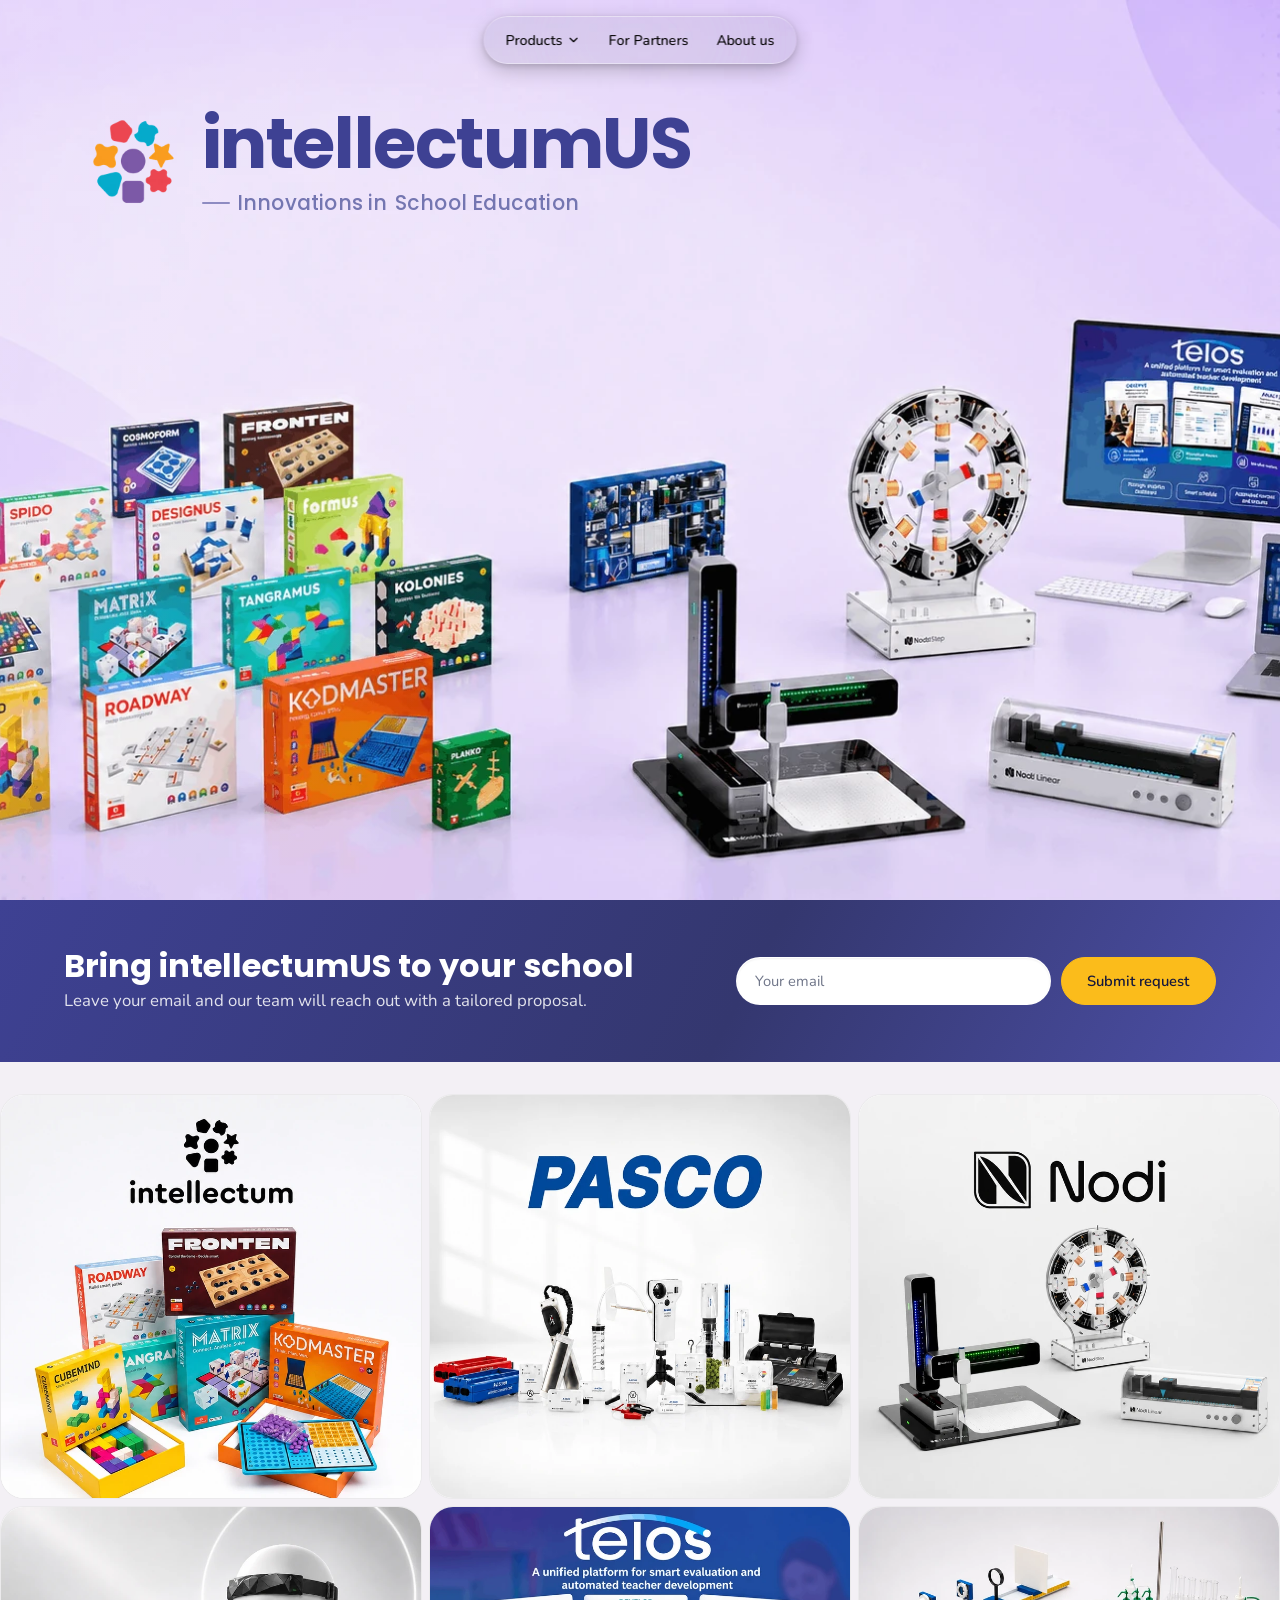
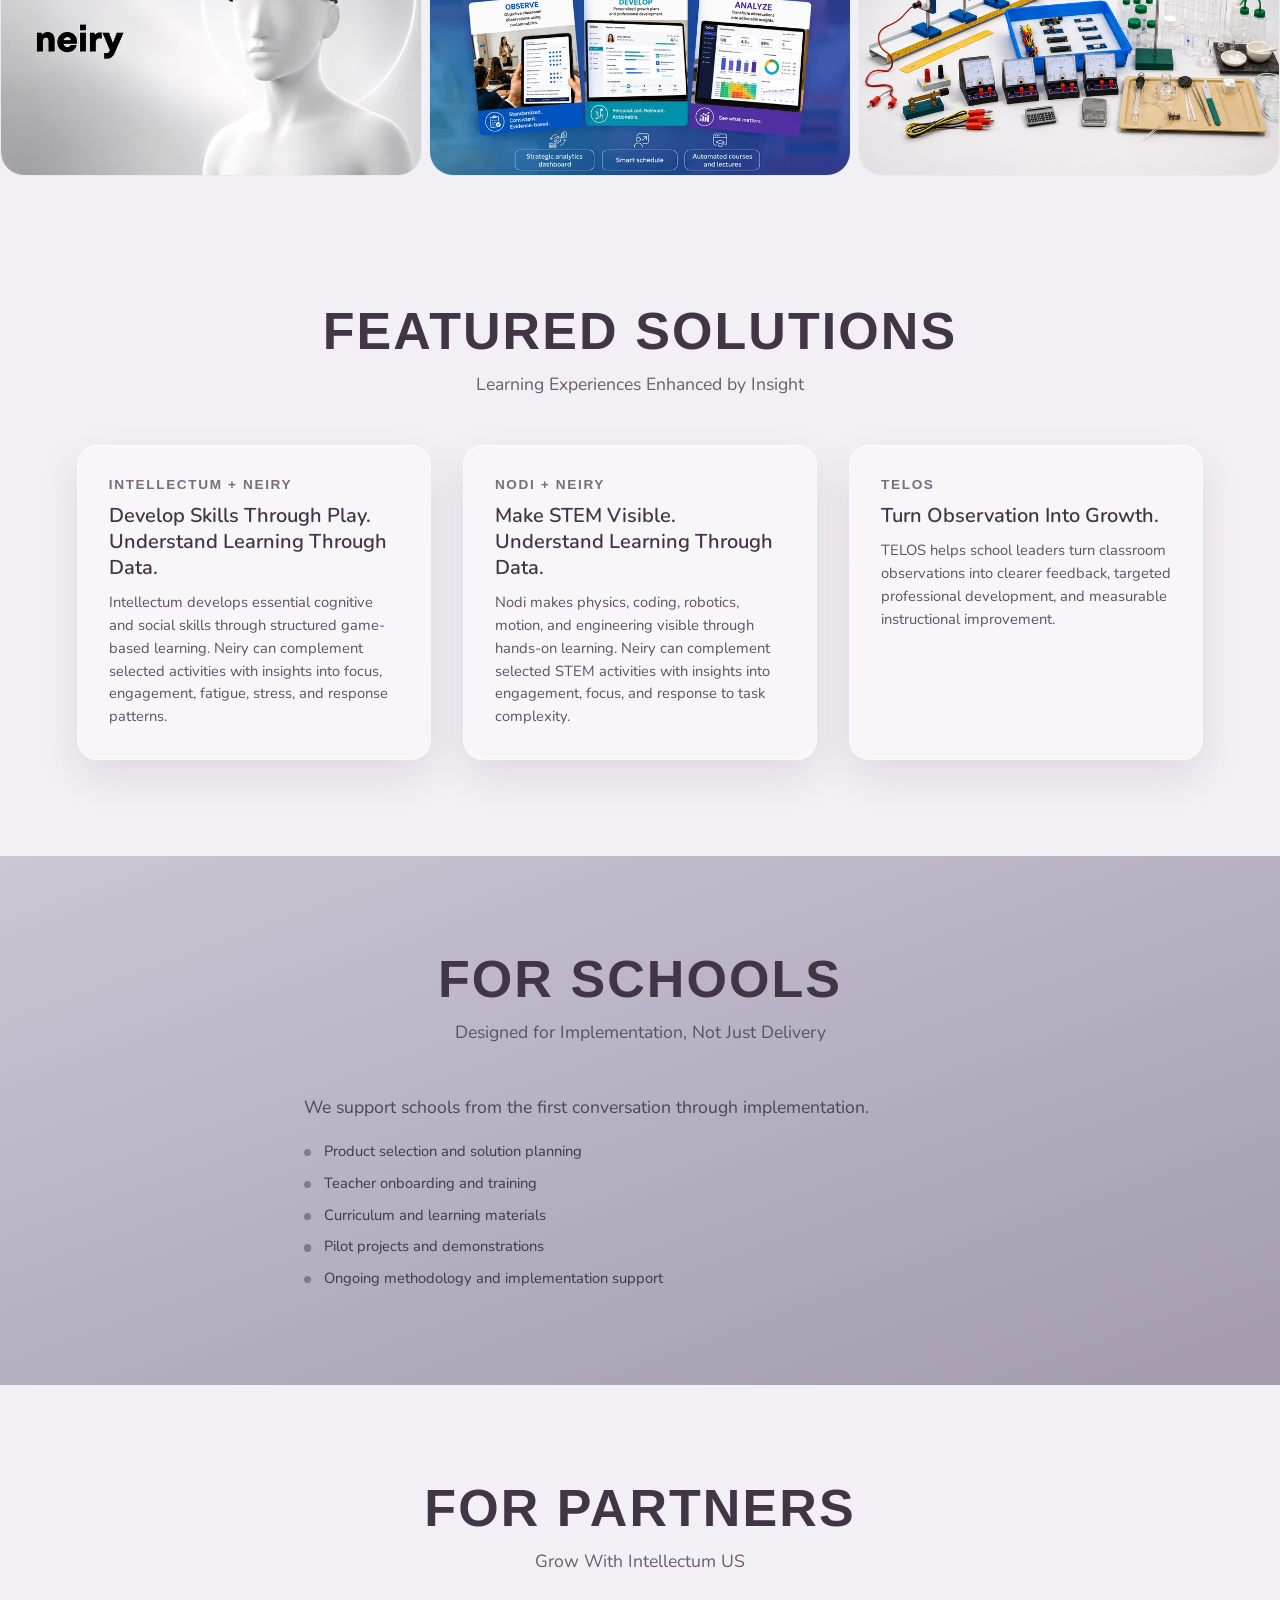
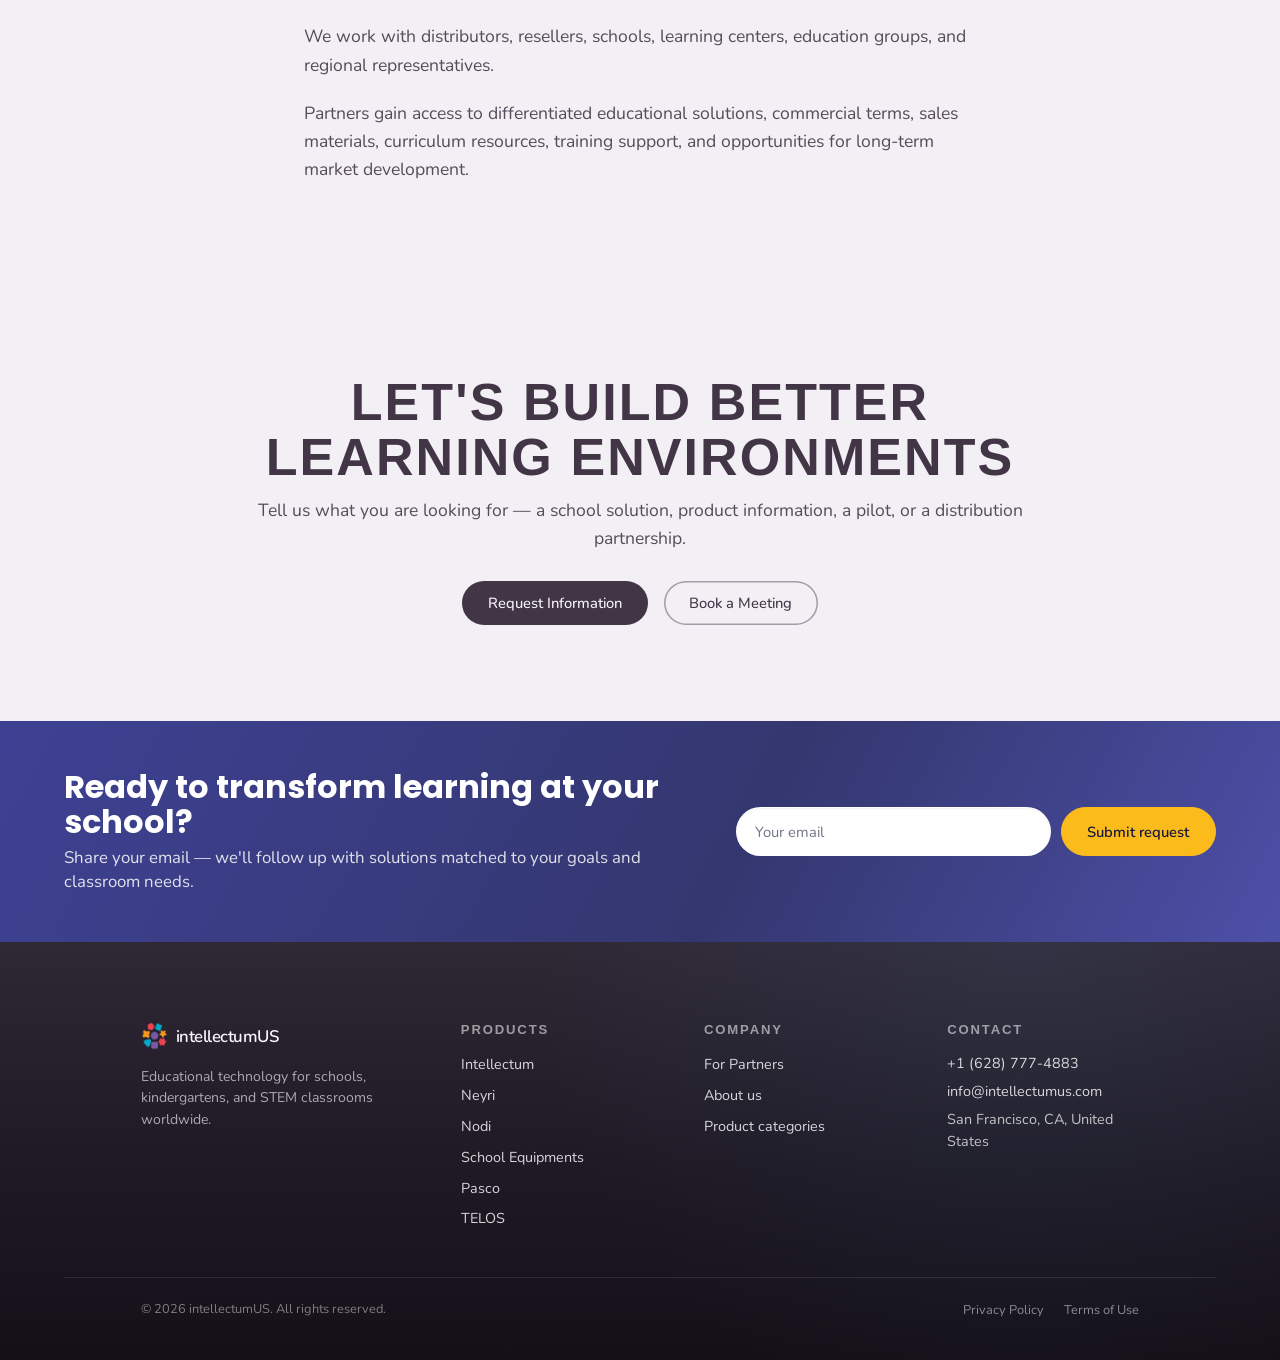
==== index.html @ 54a323e8 "Remove unused asset files to streamline project resources - Deleted various unused image and video f" ====
﻿<!DOCTYPE html>
<html lang="en">
  <head>
    <meta charset="UTF-8" />
    <meta name="viewport" content="width=device-width, initial-scale=1.0" />
    <title>intellectumUS</title>
    <meta
      name="description"
      content="intellectumUS — educational technology for schools, kindergartens, and STEM classrooms worldwide: Intellectum, Nodi, IoT Board, and lab equipment."
    />
    <link rel="canonical" href="https://www.intellectumus.com/" />
    <meta property="og:type" content="website" />
    <meta property="og:title" content="intellectumUS" />
    <meta
      property="og:description"
      content="Educational technology for schools, kindergartens, and STEM classrooms worldwide."
    />
    <meta property="og:url" content="https://www.intellectumus.com/" />
    <meta property="og:site_name" content="intellectumUS" />
    <meta property="og:locale" content="en_US" />
    <meta property="og:image" content="https://intellectumus.com/assets/og/og-image.png" />
    <meta property="og:image:width" content="1200" />
    <meta property="og:image:height" content="630" />
    <meta property="og:image:alt" content="intellectumUS — Innovations in School Education" />
    <meta name="twitter:card" content="summary_large_image" />
    <meta name="twitter:title" content="intellectumUS" />
    <meta
      name="twitter:description"
      content="Educational technology for schools, kindergartens, and STEM classrooms worldwide."
    />
    <meta name="twitter:image" content="https://intellectumus.com/assets/og/og-image.png" />
    <link rel="icon" href="assets/icon/intellectum-128.png" type="image/png" />
    <script>
      (function () {
        try {
          if (!localStorage.getItem("intellectum-us-index-boot-v1")) {
            document.documentElement.classList.add("is-boot-loading");
          }
        } catch (_) {
          /* localStorage may be blocked — skip the boot screen */
        }
      })();
    </script>
    <link
      rel="preload"
      as="image"
      type="image/webp"
      fetchpriority="high"
      media="(min-width: 721px)"
      imagesrcset="assets/hero/hero-full-800.webp 800w, assets/hero/hero-full-1200.webp 1200w, assets/hero/hero-full-1734.webp 1734w"
      imagesizes="100vw"
    />
    <link
      rel="preload"
      as="image"
      type="image/webp"
      fetchpriority="high"
      media="(max-width: 720px)"
      imagesrcset="assets/hero/hero-mobile-400.webp 400w, assets/hero/hero-mobile-800.webp 800w"
      imagesizes="100vw"
    />
    <link rel="preconnect" href="https://fonts.googleapis.com" />
    <link rel="preconnect" href="https://fonts.gstatic.com" crossorigin />
    <link
      href="https://fonts.googleapis.com/css2?family=Poppins:ital,wght@0,400;0,500;0,600;0,700;1,500&family=Nunito:wght@400;500;600;700&family=Source+Serif+4:ital,wght@1,400;1,500&display=swap"
      rel="stylesheet"
    />
    <link rel="stylesheet" href="styles.css" />
  </head>
  <body class="bloom-page">
    <div class="boot-screen" id="boot-screen" hidden aria-live="polite" aria-label="Loading">
      <picture>
        <source srcset="assets/icon/intellectum-256.webp" type="image/webp" />
        <img class="boot-screen__logo" src="assets/icon/intellectum-256.png" alt="" width="256" height="256" decoding="async" />
      </picture>
      <div class="boot-screen__spinner" aria-hidden="true"></div>
    </div>
    <div class="site-chrome" data-nav-merge="always">
      <div class="site-chrome__cluster">
        <a class="site-brand liquid-glass brand" href="/" aria-label="intellectumUS — Home">
          <span class="brand-mark" aria-hidden="true">
            <picture>
              <source srcset="assets/icon/intellectum-128.webp" type="image/webp" />
              <img src="assets/icon/intellectum-128.png" alt="" width="128" height="128" decoding="async" />
            </picture>
          </span>
          <span class="brand-text">intellectumUS</span>
        </a>
        <nav class="site-nav liquid-glass" aria-label="Site">
        <ul class="site-nav__list">
          <li class="site-nav__item site-nav__item--has-menu">
            <button
              class="site-nav__link site-nav__toggle"
              type="button"
              aria-expanded="false"
              aria-haspopup="true"
              data-scroll-to="bento-showcase"
            >
              <svg class="site-nav__icon" viewBox="0 0 24 24" fill="none" stroke="currentColor" stroke-width="2" stroke-linecap="round" stroke-linejoin="round" aria-hidden="true">
                <rect x="3" y="3" width="7" height="7" rx="1.5" />
                <rect x="14" y="3" width="7" height="7" rx="1.5" />
                <rect x="3" y="14" width="7" height="7" rx="1.5" />
                <rect x="14" y="14" width="7" height="7" rx="1.5" />
              </svg>
              <span data-i18n="nav.products">Products</span>
              <svg class="site-nav__caret" viewBox="0 0 24 24" fill="none" stroke="currentColor" stroke-width="2" stroke-linecap="round" stroke-linejoin="round" aria-hidden="true">
                <polyline points="6 9 12 15 18 9" />
              </svg>
            </button>
            <ul class="site-nav__dropdown liquid-glass">
              <li><a href="/intellectum" data-i18n="nav.intellectum">Intellectum</a></li>
              <li><a href="/neyri" data-i18n="nav.neyri">Neyri</a></li>
              <li><a href="/nodi" data-i18n="nav.nodi">Nodi</a></li>
              <li><a href="/labo" data-i18n="nav.equipment">School Equipments</a></li>
              <li><a href="/pasco" data-i18n="nav.pasco">Pasco</a></li>
              <li><a href="/telos">TELOS</a></li>
            </ul>
          </li>
          <li>
            <a class="site-nav__link" href="/partners" data-i18n-aria-label="nav.partners" aria-label="For Partners">
              <svg class="site-nav__icon" viewBox="0 0 24 24" fill="none" stroke="currentColor" stroke-width="2" stroke-linecap="round" stroke-linejoin="round" aria-hidden="true">
                <path d="M16 21v-2a4 4 0 0 0-8 0v2" />
                <circle cx="12" cy="7" r="4" />
                <path d="M3 21v-2a4 4 0 0 1 3-3.87" />
                <path d="M21 21v-2a4 4 0 0 0-3-3.87" />
              </svg>
              <span data-i18n="nav.partners">For Partners</span>
            </a>
          </li>
          <li>
            <a class="site-nav__link" href="/about" data-i18n-aria-label="nav.about" aria-label="About us">
              <svg class="site-nav__icon" viewBox="0 0 24 24" fill="none" stroke="currentColor" stroke-width="2" stroke-linecap="round" stroke-linejoin="round" aria-hidden="true">
                <circle cx="12" cy="12" r="9" />
                <path d="M12 16v-4" />
                <path d="M12 8h.01" />
              </svg>
              <span data-i18n="nav.about">About us</span>
            </a>
          </li>
        </ul>
        </nav>
      </div>
    </div>

    <div class="hero-stage">
      <video
        class="bg-video is-active"
        muted
        playsinline
        preload="none"
        poster="assets/hero/hero-full.webp"
        disablepictureinpicture
        disableremoteplayback
        controlslist="nodownload nofullscreen noremoteplayback"
        aria-hidden="true"
      ></video>
      <video
        class="bg-video"
        muted
        playsinline
        preload="none"
        poster="assets/hero/hero-full.webp"
        disablepictureinpicture
        disableremoteplayback
        controlslist="nodownload nofullscreen noremoteplayback"
        aria-hidden="true"
      ></video>
      <canvas class="bg-canvas" aria-hidden="true"></canvas>
      <picture class="hero-art" aria-hidden="true">
        <source
          type="image/webp"
          media="(max-width: 720px)"
          srcset="
            assets/hero/hero-mobile-400.webp 400w,
            assets/hero/hero-mobile-800.webp 800w
          "
          sizes="100vw"
        />
        <source
          type="image/webp"
          media="(min-width: 721px)"
          srcset="
            assets/hero/hero-full-800.webp 800w,
            assets/hero/hero-full-1200.webp 1200w,
            assets/hero/hero-full-1734.webp 1734w
          "
          sizes="100vw"
        />
        <source media="(max-width: 720px)" srcset="assets/hero/hero-mobile.png" />
        <img
          class="hero-art__img"
          src="assets/hero/hero-full.png"
          alt=""
          width="1734"
          height="907"
          fetchpriority="high"
        />
      </picture>
      <div class="hero-stage__overlay" aria-hidden="true"></div>

      <div class="site-actions liquid-glass">
        <a class="site-actions__btn" href="#" aria-label="Account">
          <svg viewBox="0 0 24 24" fill="none" stroke="currentColor" stroke-width="2" stroke-linecap="round" stroke-linejoin="round" aria-hidden="true">
            <path d="M20 21v-2a4 4 0 0 0-4-4H8a4 4 0 0 0-4 4v2" />
            <circle cx="12" cy="7" r="4" />
          </svg>
        </a>
        <div class="nav-menu-wrap">
          <button
            class="site-actions__btn menu-pill"
            type="button"
            aria-expanded="false"
            aria-controls="nav-menu"
            aria-label="Menu"
          >
            <svg viewBox="0 0 24 24" fill="none" stroke="currentColor" stroke-width="2" stroke-linecap="round" stroke-linejoin="round" aria-hidden="true">
              <line x1="4" x2="20" y1="6" y2="6" />
              <line x1="4" x2="20" y1="12" y2="12" />
              <line x1="4" x2="20" y1="18" y2="18" />
            </svg>
          </button>
          <div class="nav-menu liquid-glass" id="nav-menu" hidden>
            <div class="nav-menu__bar">
              <button
                type="button"
                class="nav-menu__close"
                data-i18n-aria-label="menu.close"
                aria-label="Close menu"
              >
                <svg viewBox="0 0 24 24" fill="none" stroke="currentColor" stroke-width="2" stroke-linecap="round" stroke-linejoin="round" aria-hidden="true">
                  <line x1="18" x2="6" y1="6" y2="18" />
                  <line x1="6" x2="18" y1="6" y2="18" />
                </svg>
              </button>
            </div>
            <button class="cta liquid-glass-strong nav-menu__cta" type="button">
              <span data-i18n="menu.explore">Explore Now</span>
              <span class="dl-circle" aria-hidden="true">
                <svg viewBox="0 0 24 24" fill="none" stroke="currentColor" stroke-width="2" stroke-linecap="round" stroke-linejoin="round" aria-hidden="true">
                  <path d="M21 15v4a2 2 0 0 1-2 2H5a2 2 0 0 1-2-2v-4" />
                  <polyline points="7 10 12 15 17 10" />
                  <line x1="12" x2="12" y1="15" y2="3" />
                </svg>
              </span>
            </button>
            <div class="nav-menu__tuner" role="group" aria-label="Настройки панели в меню">
              <div class="glass-tuner__control">
                <label class="glass-tuner__label" for="settings-preset">Набор параметров</label>
                <select class="glass-tuner__select" id="settings-preset" aria-label="Набор параметров"></select>
              </div>
              <div class="glass-tuner__control">
                <label class="glass-tuner__label" for="left-glass-blur">Размытие - стекла</label>
                <div class="glass-tuner__row">
                  <input
                    class="glass-tuner__range"
                    type="range"
                    id="left-glass-blur"
                    min="0"
                    max="50"
                    step="1"
                    value="50"
                  />
                  <output class="glass-tuner__value" id="left-glass-blur-value" for="left-glass-blur">50 px</output>
                </div>
              </div>
              <div class="glass-tuner__control">
                <label class="glass-tuner__label" for="left-glass-shadow">Тень панели</label>
                <div class="glass-tuner__row">
                  <input
                    class="glass-tuner__range"
                    type="range"
                    id="left-glass-shadow"
                    min="0"
                    max="60"
                    step="1"
                    value="15"
                  />
                  <output class="glass-tuner__value" id="left-glass-shadow-value" for="left-glass-shadow">15</output>
                </div>
              </div>
            </div>
            <div class="glass-tuner liquid-glass" role="group" aria-label="Настройка левой панели">
              <div class="glass-tuner__control">
                <label class="glass-tuner__label" for="video-overlay-strength">Затемнение видео</label>
                <div class="glass-tuner__row">
                  <input
                    class="glass-tuner__range"
                    type="range"
                    id="video-overlay-strength"
                    min="0"
                    max="100"
                    step="1"
                    value="0"
                  />
                  <output class="glass-tuner__value" id="video-overlay-strength-value" for="video-overlay-strength">0%</output>
                </div>
              </div>
              <div class="glass-tuner__control">
                <label class="glass-tuner__label" for="panel-dim-strength">Затемнение блока</label>
                <div class="glass-tuner__row">
                  <input
                    class="glass-tuner__range"
                    type="range"
                    id="panel-dim-strength"
                    min="0"
                    max="100"
                    step="1"
                    value="10"
                  />
                  <output class="glass-tuner__value" id="panel-dim-strength-value" for="panel-dim-strength">10%</output>
                </div>
              </div>
              <div class="glass-tuner__control">
                <label class="glass-tuner__label" for="lead-field-opacity">Прозрачность полей</label>
                <div class="glass-tuner__row">
                  <input
                    class="glass-tuner__range"
                    type="range"
                    id="lead-field-opacity"
                    min="0"
                    max="100"
                    step="1"
                    value="64"
                  />
                  <output class="glass-tuner__value" id="lead-field-opacity-value" for="lead-field-opacity">64%</output>
                </div>
              </div>
              <div class="glass-tuner__control">
                <label class="glass-tuner__label" for="panel-tint-color">Цвет блока</label>
                <div class="glass-tuner__row">
                  <input
                    class="glass-tuner__color-input"
                    type="color"
                    id="panel-tint-color"
                    value="#1a264c"
                  />
                  <input
                    class="glass-tuner__hex"
                    type="text"
                    id="panel-tint-color-hex"
                    value="#1a264c"
                    maxlength="7"
                    spellcheck="false"
                    aria-label="HEX-код цвета блока"
                  />
                </div>
              </div>
              <div class="glass-tuner__control">
                <label class="glass-tuner__label" for="panel-text-color">Цвет текста блока</label>
                <div class="glass-tuner__row">
                  <input
                    class="glass-tuner__color-input"
                    type="color"
                    id="panel-text-color"
                    value="#000000"
                  />
                  <input
                    class="glass-tuner__hex"
                    type="text"
                    id="panel-text-color-hex"
                    value="#000000"
                    maxlength="7"
                    spellcheck="false"
                    aria-label="HEX-код цвета текста блока"
                  />
                </div>
              </div>
              <div class="glass-tuner__control">
                <label class="glass-tuner__label" for="hero-text-color">Цвет Hero-заголовка</label>
                <div class="glass-tuner__row">
                  <input
                    class="glass-tuner__color-input"
                    type="color"
                    id="hero-text-color"
                    value="#000000"
                  />
                  <input
                    class="glass-tuner__hex"
                    type="text"
                    id="hero-text-color-hex"
                    value="#000000"
                    maxlength="7"
                    spellcheck="false"
                    aria-label="HEX-код цвета Hero-заголовка"
                  />
                </div>
              </div>
              <button class="glass-tuner__save" type="button" id="save-left-glass-default">Сохранить в набор</button>
            </div>
          </div>
        </div>
      </div>

      <div class="hero-intro">
        <div class="split">
          <div class="hero-copy">
            <div class="hero-brand">
              <picture>
                <source srcset="assets/icon/intellectum-256.webp" type="image/webp" />
                <img class="hero-brand__mark" src="assets/icon/intellectum-256.png" alt="" width="256" height="256" decoding="async" fetchpriority="high" />
              </picture>
              <div class="hero-brand__text">
                <h1 class="hero-brand__name" id="site-hero-headline">intellectumUS</h1>
                <p class="hero-brand__tagline">
                  <span class="hero-brand__rule" aria-hidden="true"></span>
                  <span data-i18n="hero.nodi.1">Innovations in</span>
                  <span data-i18n="hero.nodi.2">School Education</span>
                </p>
              </div>
            </div>
          </div>
        </div>

        <section class="email-cta" aria-labelledby="email-cta-title-hero">
          <div class="email-cta__inner">
            <div class="email-cta__copy">
              <h2 class="email-cta__title" id="email-cta-title-hero" data-i18n="cta.email.title">
                Bring intellectumUS to your school
              </h2>
              <p class="email-cta__lead" data-i18n="cta.email.lead">
                Leave your email and our team will reach out with a tailored proposal.
              </p>
            </div>
            <form
              id="lead-form-hero"
              class="email-cta__form"
              method="post"
              data-lead-form
              data-lead-product="intellectumus"
            >
              <input
                type="text"
                name="company"
                class="lead-form__hp"
                tabindex="-1"
                autocomplete="off"
                aria-hidden="true"
              />
              <label class="email-cta__field lead-form__field">
                <span class="visually-hidden" data-i18n="form.email">Your email</span>
                <span class="lead-form__control">
                  <input
                    type="email"
                    name="email"
                    placeholder="Your email"
                    autocomplete="email"
                    aria-label="Email"
                    data-i18n-placeholder="form.email"
                    data-i18n-aria-label="form.email"
                  />
                </span>
              </label>
              <button class="lead-form__submit" type="submit" data-i18n="form.submit">
                Submit request
              </button>
            </form>
          </div>
        </section>
      </div>

    <section
      id="bento-showcase"
      class="bento-showcase bento-showcase--app-grid"
      aria-label="Featured highlights"
    >
      <div class="bento-showcase__header">
        <div class="bento-showcase__intro">
          <p class="bento-showcase__eyebrow" data-i18n="categories.eyebrow">Products</p>
          <h2 class="bento-showcase__title" data-i18n="categories.title">Product categories</h2>
        </div>
        <div class="bento-showcase__mode-toggle" role="group" data-i18n-aria-label="gallery.products" aria-label="Products">
          <button
            type="button"
            class="bento-showcase__mode-btn is-active"
            data-bento-mode="app-grid"
            aria-pressed="true"
            data-i18n="categories.view.grid"
          >
            Grid
          </button>
          <button
            type="button"
            class="bento-showcase__mode-btn"
            data-bento-mode="product-list"
            aria-pressed="false"
            data-i18n="categories.view.list"
          >
            List
          </button>
        </div>
      </div>
      <div class="bento-showcase__grid">
        <a class="bento-showcase__cell bento-showcase__cell--a" href="/intellectum" data-i18n-aria-label="categories.cta" aria-label="Learn More">
          <div class="bento-showcase__media">
            <picture>
              <source
                type="image/webp"
                srcset="
                  assets/intellectum/bento/intellectum_25-24-400.webp 400w,
                  assets/intellectum/bento/intellectum_25-24-800.webp 800w,
                  assets/intellectum/bento/intellectum_25-24-1200.webp 1200w
                "
                sizes="(max-width: 560px) 100vw, (max-width: 900px) 50vw, 33vw"
              />
              <img
                class="bento-showcase__img"
                loading="lazy"
                decoding="async"
                src="assets/intellectum/bento/intellectum_25-24.png"
                alt="Intellectum"
                width="1250"
                height="1200"
                data-i18n-alt="categories.intellectum.title"
              />
            </picture>
          </div>
          <div class="bento-showcase__body">
            <span class="bento-showcase__name" data-i18n="categories.intellectum.title">Intellectum</span>
            <span class="bento-showcase__desc" data-i18n="categories.intellectum.desc">A developmental methodology for kindergartens.</span>
            <span class="bento-showcase__cta" data-i18n="categories.cta">Learn More ></span>
          </div>
        </a>
        <a class="bento-showcase__cell bento-showcase__cell--b" href="/neyri" data-i18n-aria-label="categories.cta" aria-label="Learn More">
          <div class="bento-showcase__media">
            <picture>
              <source
                type="image/webp"
                media="(min-width: 901px)"
                srcset="
                  assets/neiry/bento/neyri_25-16-400.webp 400w,
                  assets/neiry/bento/neyri_25-16-800.webp 800w,
                  assets/neiry/bento/neyri_25-16-1200.webp 1200w
                "
                sizes="33vw"
              />
              <source
                type="image/webp"
                media="(max-width: 900px)"
                srcset="
                  assets/neiry/bento/neiry-11-400.webp 400w,
                  assets/neiry/bento/neiry-11-800.webp 800w,
                  assets/neiry/bento/neiry-11-1200.webp 1200w
                "
                sizes="(max-width: 560px) 100vw, 50vw"
              />
              <source media="(min-width: 901px)" srcset="assets/neiry/bento/neyri_25-16.png" />
              <img
                class="bento-showcase__img"
                loading="lazy"
                decoding="async"
                src="assets/neiry/bento/neiry%2011.png"
                alt="Neyri"
                width="1254"
                height="1254"
                data-i18n-alt="categories.neyri.title"
              />
            </picture>
          </div>
          <div class="bento-showcase__body">
            <span class="bento-showcase__name" data-i18n="categories.neyri.title">Neyri</span>
            <span class="bento-showcase__desc" data-i18n="categories.neyri.desc">Smart learning companion for guided classroom activities.</span>
            <span class="bento-showcase__cta" data-i18n="categories.cta">Learn More ></span>
          </div>
        </a>
        <a class="bento-showcase__cell bento-showcase__cell--c" href="/nodi" data-i18n-aria-label="categories.cta" aria-label="Learn More">
          <div class="bento-showcase__media">
            <picture>
              <source
                type="image/webp"
                srcset="
                  assets/nodi/bento/nodi_25-24-400.webp 400w,
                  assets/nodi/bento/nodi_25-24-800.webp 800w,
                  assets/nodi/bento/nodi_25-24-1200.webp 1200w
                "
                sizes="(max-width: 560px) 100vw, (max-width: 900px) 50vw, 33vw"
              />
              <img
                class="bento-showcase__img"
                loading="lazy"
                decoding="async"
                src="assets/nodi/bento/nodi_25-24.png"
                alt="Nodi Ecosystem"
                width="1280"
                height="1229"
                data-i18n-alt="categories.nodi.title"
              />
            </picture>
          </div>
          <div class="bento-showcase__body">
            <span class="bento-showcase__name" data-i18n="categories.nodi.title">Nodi Ecosystem</span>
            <span class="bento-showcase__desc" data-i18n="categories.nodi.desc">Educational robotics and STEM learning.</span>
            <span class="bento-showcase__cta" data-i18n="categories.cta">Learn More ></span>
          </div>
        </a>
        <a class="bento-showcase__cell bento-showcase__cell--d" href="/labo" data-i18n-aria-label="categories.cta" aria-label="Learn More">
          <div class="bento-showcase__media">
            <picture>
              <source
                type="image/webp"
                srcset="
                  assets/labo/bento/labo_25-16-400.webp 400w,
                  assets/labo/bento/labo_25-16-800.webp 800w,
                  assets/labo/bento/labo_25-16-1200.webp 1200w
                "
                sizes="(max-width: 560px) 100vw, (max-width: 900px) 50vw, 33vw"
              />
              <img
                class="bento-showcase__img"
                loading="lazy"
                decoding="async"
                src="assets/labo/bento/labo_25-16.png"
                alt="School Equipments"
                width="1568"
                height="1003"
                data-i18n-alt="categories.equipment.title"
              />
            </picture>
          </div>
          <div class="bento-showcase__body">
            <span class="bento-showcase__name" data-i18n="categories.equipment.title">School Equipments</span>
            <span class="bento-showcase__desc" data-i18n="categories.equipment.desc">Lab tools and classroom hardware for STEM programs.</span>
            <span class="bento-showcase__cta" data-i18n="categories.cta">Learn More ></span>
          </div>
        </a>
        <a class="bento-showcase__cell bento-showcase__cell--e" href="/pasco" data-i18n-aria-label="categories.cta" aria-label="Learn More">
          <div class="bento-showcase__media">
            <picture>
              <source
                type="image/webp"
                media="(min-width: 901px)"
                srcset="
                  assets/pasco/bento/pasco_25-24-400.webp 400w,
                  assets/pasco/bento/pasco_25-24-800.webp 800w,
                  assets/pasco/bento/pasco_25-24-1200.webp 1200w
                "
                sizes="33vw"
              />
              <source
                type="image/webp"
                media="(max-width: 900px)"
                srcset="
                  assets/pasco/bento/pasco11-400.webp 400w,
                  assets/pasco/bento/pasco11-800.webp 800w,
                  assets/pasco/bento/pasco11-1200.webp 1200w
                "
                sizes="(max-width: 560px) 100vw, 50vw"
              />
              <source media="(min-width: 901px)" srcset="assets/pasco/bento/pasco%2025-24.png" />
              <img
                class="bento-showcase__img"
                loading="lazy"
                decoding="async"
                src="assets/pasco/bento/pasco11.png"
                alt="Pasco"
                width="1254"
                height="1254"
                data-i18n-alt="categories.pasco.title"
              />
            </picture>
          </div>
          <div class="bento-showcase__body">
            <span class="bento-showcase__name" data-i18n="categories.pasco.title">Pasco</span>
            <span class="bento-showcase__desc" data-i18n="categories.pasco.desc">Digital measuring instruments.</span>
            <span class="bento-showcase__cta" data-i18n="categories.cta">Learn More ></span>
          </div>
        </a>
        <a class="bento-showcase__cell bento-showcase__cell--f" href="/telos" aria-label="TELOS — Learn More">
          <div class="bento-showcase__media">
            <picture>
              <source
                type="image/webp"
                media="(min-width: 901px)"
                srcset="
                  assets/telos/bento/telos_1250-800-400.webp 400w,
                  assets/telos/bento/telos_1250-800-800.webp 800w,
                  assets/telos/bento/telos_1250-800-1200.webp 1200w
                "
                sizes="33vw"
              />
              <source
                type="image/webp"
                media="(max-width: 900px)"
                srcset="
                  assets/telos/bento/telos-bento-400.webp 400w,
                  assets/telos/bento/telos-bento-800.webp 800w
                "
                sizes="(max-width: 560px) 100vw, 50vw"
              />
              <source media="(min-width: 901px)" srcset="assets/telos/bento/telos%201250-800.png" />
              <img
                class="bento-showcase__img"
                loading="lazy"
                decoding="async"
                src="assets/telos/bento/telos-bento.png"
                alt="TELOS"
                width="1023"
                height="1024"
              />
            </picture>
          </div>
          <div class="bento-showcase__body">
            <span class="bento-showcase__name">TELOS</span>
            <span class="bento-showcase__desc">Turn observation into growth.</span>
            <span class="bento-showcase__cta" data-i18n="categories.cta">Learn More ></span>
          </div>
        </a>
      </div>
    </section>

    <section id="teacher-toolkit" class="land-feature land-feature--mist" aria-labelledby="featured-solutions-title">
      <div class="land-feature__inner">
        <header class="land-feature__head">
          <h2 class="land-feature__title" id="featured-solutions-title">Featured Solutions</h2>
          <p class="land-feature__subtitle">Learning Experiences Enhanced by Insight</p>
        </header>
        <div class="land-feature__grid">
          <article class="land-feature__card liquid-glass">
            <p class="land-feature__card-kicker">Intellectum + Neiry</p>
            <h3 class="land-feature__card-title">Develop Skills Through Play. Understand Learning Through Data.</h3>
            <p class="land-feature__card-text">
              Intellectum develops essential cognitive and social skills through structured game-based
              learning. Neiry can complement selected activities with insights into focus, engagement,
              fatigue, stress, and response patterns.
            </p>
          </article>
          <article class="land-feature__card liquid-glass">
            <p class="land-feature__card-kicker">Nodi + Neiry</p>
            <h3 class="land-feature__card-title">Make STEM Visible. Understand Learning Through Data.</h3>
            <p class="land-feature__card-text">
              Nodi makes physics, coding, robotics, motion, and engineering visible through hands-on
              learning. Neiry can complement selected STEM activities with insights into engagement,
              focus, and response to task complexity.
            </p>
          </article>
          <article class="land-feature__card liquid-glass">
            <p class="land-feature__card-kicker">TELOS</p>
            <h3 class="land-feature__card-title">Turn Observation Into Growth.</h3>
            <p class="land-feature__card-text">
              TELOS helps school leaders turn classroom observations into clearer feedback, targeted
              professional development, and measurable instructional improvement.
            </p>
          </article>
        </div>
      </div>
    </section>

    <section id="learning-labs" class="land-feature land-feature--lavender" aria-labelledby="for-schools-title">
      <div class="land-feature__inner">
        <header class="land-feature__head">
          <h2 class="land-feature__title" id="for-schools-title">For Schools</h2>
          <p class="land-feature__subtitle">Designed for Implementation, Not Just Delivery</p>
        </header>
        <div class="land-feature__body">
          <p class="land-feature__lead">We support schools from the first conversation through implementation.</p>
          <ul class="land-section__list land-feature__list">
            <li>Product selection and solution planning</li>
            <li>Teacher onboarding and training</li>
            <li>Curriculum and learning materials</li>
            <li>Pilot projects and demonstrations</li>
            <li>Ongoing methodology and implementation support</li>
          </ul>
        </div>
      </div>
    </section>

    <section class="land-feature land-feature--mist" aria-labelledby="for-partners-title">
      <div class="land-feature__inner">
        <header class="land-feature__head">
          <h2 class="land-feature__title" id="for-partners-title">For Partners</h2>
          <p class="land-feature__subtitle">Grow With Intellectum US</p>
        </header>
        <div class="land-feature__body">
          <p class="land-feature__lead">
            We work with distributors, resellers, schools, learning centers, education groups, and
            regional representatives.
          </p>
          <p class="land-feature__lead">
            Partners gain access to differentiated educational solutions, commercial terms, sales
            materials, curriculum resources, training support, and opportunities for long-term market
            development.
          </p>
        </div>
      </div>
    </section>

    <section class="land-feature land-feature--cta" aria-labelledby="build-cta-title">
      <div class="land-feature__inner land-feature__inner--center">
        <h2 class="land-feature__title" id="build-cta-title">Let's Build Better Learning Environments</h2>
        <p class="land-feature__lead">
          Tell us what you are looking for — a school solution, product information, a pilot, or a
          distribution partnership.
        </p>
        <div class="land-feature__actions">
          <a class="land-section__cta" href="mailto:info@intellectumus.com">Request Information</a>
          <a class="land-section__cta land-section__cta--ghost" href="mailto:info@intellectumus.com">Book a Meeting</a>
        </div>
      </div>
    </section>

    <section class="email-cta" aria-labelledby="email-cta-title-footer">
      <div class="email-cta__inner">
        <div class="email-cta__copy">
          <h2 class="email-cta__title" id="email-cta-title-footer" data-i18n="cta.email.footer.title">
            Ready to transform learning at your school?
          </h2>
          <p class="email-cta__lead" data-i18n="cta.email.footer.lead">
            Share your email — we'll follow up with solutions matched to your goals and classroom needs.
          </p>
        </div>
        <form
          id="lead-form-footer"
          class="email-cta__form"
          method="post"
          data-lead-form
          data-lead-product="intellectumus"
        >
          <input
            type="text"
            name="company"
            class="lead-form__hp"
            tabindex="-1"
            autocomplete="off"
            aria-hidden="true"
          />
          <label class="email-cta__field lead-form__field">
            <span class="visually-hidden" data-i18n="form.email">Your email</span>
            <span class="lead-form__control">
              <input
                type="email"
                name="email"
                placeholder="Your email"
                autocomplete="email"
                aria-label="Email"
                data-i18n-placeholder="form.email"
                data-i18n-aria-label="form.email"
              />
            </span>
          </label>
          <button class="lead-form__submit" type="submit" data-i18n="form.submit">
            Submit request
          </button>
        </form>
      </div>
    </section>

    <footer class="site-footer" aria-labelledby="site-footer-title">
      <div class="site-footer__inner">
        <div class="site-footer__brand">
          <a class="site-footer__logo brand" href="/" aria-label="intellectumUS — Home">
            <span class="brand-mark" aria-hidden="true">
              <picture>
                <source srcset="assets/icon/intellectum-128.webp" type="image/webp" />
                <img src="assets/icon/intellectum-128.png" alt="" width="128" height="128" decoding="async" loading="lazy" />
              </picture>
            </span>
            <span class="brand-text">intellectumUS</span>
          </a>
          <p class="site-footer__tagline" data-i18n="footer.tagline">
            Educational technology for schools, kindergartens, and STEM classrooms worldwide.
          </p>
        </div>
        <nav class="site-footer__nav" aria-label="Footer products">
          <h2 class="site-footer__heading" id="site-footer-title" data-i18n="footer.products">Products</h2>
          <ul class="site-footer__list">
            <li><a href="/intellectum" data-i18n="nav.intellectum">Intellectum</a></li>
            <li><a href="/neyri" data-i18n="nav.neyri">Neyri</a></li>
            <li><a href="/nodi" data-i18n="nav.nodi">Nodi</a></li>
            <li><a href="/labo" data-i18n="nav.equipment">School Equipments</a></li>
            <li><a href="/pasco" data-i18n="nav.pasco">Pasco</a></li>
            <li><a href="/telos">TELOS</a></li>
          </ul>
        </nav>
        <nav class="site-footer__nav" aria-label="Footer company">
          <h2 class="site-footer__heading" data-i18n="footer.company">Company</h2>
          <ul class="site-footer__list">
            <li><a href="/partners" data-i18n="nav.partners">For Partners</a></li>
            <li><a href="/about" data-i18n="nav.about">About us</a></li>
            <li><a href="#bento-showcase" data-i18n="footer.categories">Product categories</a></li>
          </ul>
        </nav>
        <div class="site-footer__contact">
          <h2 class="site-footer__heading" data-i18n="footer.contact">Contact</h2>
          <p class="site-footer__contact-line">
            <a href="tel:+16287774883">+1 (628) 777-4883</a>
          </p>
          <p class="site-footer__contact-line">
            <a href="mailto:info@intellectumus.com">info@intellectumus.com</a>
          </p>
          <p class="site-footer__contact-line" data-i18n="footer.location">
            San Francisco, CA, United States
          </p>
        </div>
      </div>
      <div class="site-footer__bar">
        <p class="site-footer__copyright" data-i18n="footer.copyright">
          © 2026 intellectumUS. All rights reserved.
        </p>
        <ul class="site-footer__legal">
          <li><a href="#" data-i18n="footer.privacy">Privacy Policy</a></li>
          <li><a href="#" data-i18n="footer.terms">Terms of Use</a></li>
        </ul>
      </div>
    </footer>

    <div class="lead-form__select-menu" id="lead-location-menu" hidden>
      <input
        type="search"
        class="lead-form__select-search"
        placeholder="Search country..."
        autocomplete="off"
        aria-label="Search country"
        data-i18n-placeholder="search.country"
        data-i18n-aria-label="search.country"
        tabindex="-1"
      />
      <ul
        class="lead-form__select-list"
        id="lead-location-listbox"
        role="listbox"
        aria-labelledby="lead-location-trigger"
      ></ul>
      <p class="lead-form__select-empty" hidden data-i18n="search.empty">No countries found</p>
    </div>

    <script defer src="js/boot-loader.js"></script>
    <script defer src="js/config.js"></script>
    <script defer src="js/countries.js"></script>
    <script defer src="js/i18n.js"></script>
    <script defer src="js/app.js"></script>
  </body>
</html>
---- styles.css ----
:root {
  /* Brand identity (from Intellectum logoguide) */
  --brand-primary: #3e4193;
  --brand-primary-600: #34376f;
  --brand-yellow: #fbbc1b;
  --brand-violet: #b56aff;
  --brand-red: #ff6a6b;
  --brand-blue: #16c0d7;
  /* Cera Round Pro / Blogger Sans are licensed; Poppins/Nunito are close web substitutes */
  --font-display: "Poppins", ui-sans-serif, system-ui, -apple-system, "Segoe UI", sans-serif;
  --font-body: "Nunito", "Poppins", ui-sans-serif, system-ui, -apple-system, "Segoe UI", sans-serif;
}

.bloom-page {
  --panel-edge-gap: clamp(2rem, 5vw, 4.5rem);
  --chrome-actions-reserve: 11rem;
  --video-overlay-strength: 0;
  --bloom-ink: #413546;
  --bloom-surface: #cac6d2;
  --bloom-mist: #f3f0f5;
  --radius: 1rem;
  --text-100: #ffffff;
  --text-80: rgba(255, 255, 255, 0.8);
  --text-60: rgba(255, 255, 255, 0.6);
  --text-50: rgba(255, 255, 255, 0.5);
  --bloom-accent: var(--brand-blue);
  --bloom-scrollbar-size: 6px;
  --bloom-scrollbar-track: rgba(255, 255, 255, 0.08);
  --bloom-scrollbar-thumb: rgba(255, 255, 255, 0.24);
  --bloom-scrollbar-thumb-hover: color-mix(in srgb, var(--bloom-accent) 55%, white);
  --bloom-scrollbar-thumb-active: color-mix(in srgb, var(--bloom-accent) 72%, white);
  --brand-logo-height: 2.25rem;
  --brand-logo-height-chrome: 1.95rem;
  --brand-logo-height-hero: 2.4rem;
  --brand-logo-height-footer: 1.7rem;
  --brand-logo-max-width: min(16rem, 52vw);

  margin: 0;
  min-height: 100vh;
  scroll-behavior: smooth;
  font-family: var(--font-body);
  font-weight: 400;
  color: var(--text-100);
  background: #000;
  overflow-x: hidden;
}

.bloom-page:has(.inner-actions) {
  --chrome-actions-reserve: 6.25rem;
}

.bloom-page:has(.inner-page) {
  --chrome-actions-reserve: 0;
}

.bloom-page *,
.bloom-page *::before,
.bloom-page *::after {
  box-sizing: border-box;
}

html.is-boot-loading .site-chrome,
html.is-boot-loading .hero-stage,
html.is-boot-loading .site-footer,
html.is-boot-loading .lead-form__select-menu {
  visibility: hidden;
}

.boot-screen {
  position: fixed;
  inset: 0;
  z-index: 10000;
  display: flex;
  flex-direction: column;
  align-items: center;
  justify-content: center;
  gap: 1.75rem;
  background: #000;
  opacity: 1;
  transition: opacity 0.4s ease;
}

.boot-screen[hidden] {
  display: none;
}

.boot-screen.is-leaving {
  opacity: 0;
}

.boot-screen__logo {
  width: auto;
  height: clamp(8.5rem, 32vw, 13rem);
  max-width: min(26rem, 92vw);
  animation: boot-logo-pulse 1.6s ease-in-out infinite;
}

.boot-screen__spinner {
  width: 38px;
  height: 38px;
  border-radius: 50%;
  border: 3px solid rgba(255, 255, 255, 0.16);
  border-top-color: var(--bloom-accent);
  animation: boot-spin 0.9s linear infinite;
}

@keyframes boot-spin {
  to {
    transform: rotate(360deg);
  }
}

@keyframes boot-logo-pulse {
  0%,
  100% {
    opacity: 0.7;
  }
  50% {
    opacity: 1;
  }
}

@media (prefers-reduced-motion: reduce) {
  .boot-screen {
    transition: none;
  }

  .boot-screen__logo,
  .boot-screen__spinner {
    animation: none;
  }
}

.hero-stage {
  position: relative;
  min-height: 100vh;
  min-height: 100dvh;
  isolation: isolate;
  background-color: #f4f4f6;
}

/* Hero visual is an art-directed <img> (video engine is disabled). Using a
   replaced element instead of a CSS background / canvas guarantees it always
   paints and lets us control framing per breakpoint via object-position. */
/* The .hero-stage wraps the whole page (legacy full-page background pattern),
   so the hero visual must be clamped to the first viewport instead of inset:0,
   otherwise object-fit:cover stretches it over the full document height and the
   product render collapses into a flat sliver. */
.hero-art {
  position: absolute;
  top: 0;
  left: 0;
  right: 0;
  height: 100vh;
  height: 100dvh;
  z-index: 0;
  display: block;
  pointer-events: none;
}

.hero-art__img {
  width: 100%;
  height: 100%;
  object-fit: cover;
  /* Keep the product cluster in the lower band; upper-left stays clear for brand lockup. */
  object-position: center bottom;
}

/* Tablet: keep the product cluster in the lower band. */
@media (min-width: 721px) and (max-width: 1023px) {
  .hero-art__img {
    object-position: center 85%;
  }
}

/* Mobile: portrait art — products in the lower band; lockup sits above. */
@media (max-width: 720px) {
  .hero-art {
    height: var(--hero-mobile-vh, 100svh);
    max-height: var(--hero-mobile-vh, 100svh);
    overflow: hidden;
  }

  .hero-stage__overlay {
    top: 0;
    left: 0;
    right: 0;
    bottom: auto;
    height: var(--hero-mobile-vh, 100svh);
    max-height: var(--hero-mobile-vh, 100svh);
  }

  .hero-art__img {
    object-position: center bottom;
  }
}

/* Video engine is disabled: hide the unused video layers and canvas so the
   <picture> is the single hero visual. */
.hero-stage .bg-video,
.hero-stage .bg-canvas {
  display: none !important;
}

/* Videos are kept off-screen and tiny so browsers (e.g. Yandex) do not
   treat them as a real player and never show a floating/PiP control.
   Their frames are painted onto .bg-canvas instead. */
.hero-stage .bg-video {
  position: absolute;
  top: 0;
  left: 0;
  width: 1px;
  height: 1px;
  opacity: 0;
  pointer-events: none;
  z-index: -1;
}

.hero-stage .bg-canvas {
  position: absolute;
  inset: 0;
  width: 100%;
  height: 100%;
  z-index: 1;
  pointer-events: none;
}


@media (hover: none) and (pointer: coarse) {
  .hero-stage .bg-video {
    inset: 0;
    width: 100%;
    height: 100%;
    object-fit: cover;
    opacity: 0;
    z-index: 1;
    transition: opacity 0.7s ease;
  }

  .hero-stage .bg-video.is-active {
    opacity: 1;
  }

  .hero-stage.is-image-background .bg-video {
    opacity: 0;
  }

  .hero-stage .bg-canvas {
    display: none;
  }
}

.hero-stage__overlay {
  position: absolute;
  inset: 0;
  z-index: 3;
  pointer-events: none;
  background: linear-gradient(
    180deg,
    rgba(4, 17, 12, calc(0.35 * var(--video-overlay-strength) / 100)) 0%,
    rgba(4, 17, 12, calc(0.12 * var(--video-overlay-strength) / 100)) 45%,
    rgba(4, 17, 12, calc(0.42 * var(--video-overlay-strength) / 100)) 100%
  );
}

/* First-screen stack: brand lockup + email CTA (bento follows below). */
.hero-intro {
  position: relative;
  z-index: 5;
}

/* ---------- Liquid glass tiers ---------- */
.liquid-glass {
  background: rgba(255, 255, 255, 0.01);
  background-blend-mode: luminosity;
  backdrop-filter: blur(4px);
  -webkit-backdrop-filter: blur(4px);
  border: none;
  box-shadow: inset 0 1px 1px rgba(255, 255, 255, 0.1);
  position: relative;
  overflow: hidden;
}

.liquid-glass::before {
  content: "";
  position: absolute;
  inset: 0;
  border-radius: inherit;
  padding: 1.4px;
  pointer-events: none;
  background: linear-gradient(
    180deg,
    rgba(255, 255, 255, 0.45) 0%,
    rgba(255, 255, 255, 0.15) 20%,
    transparent 40%,
    transparent 60%,
    rgba(255, 255, 255, 0.15) 80%,
    rgba(255, 255, 255, 0.45) 100%
  );
  -webkit-mask: linear-gradient(#000 0 0) content-box, linear-gradient(#000 0 0);
  mask: linear-gradient(#000 0 0) content-box, linear-gradient(#000 0 0);
  -webkit-mask-composite: xor;
  mask-composite: exclude;
}

.liquid-glass-strong {
  background: rgba(255, 255, 255, 0.01);
  background-blend-mode: luminosity;
  backdrop-filter: blur(50px);
  -webkit-backdrop-filter: blur(50px);
  border: none;
  box-shadow: 4px 4px 4px rgba(0, 0, 0, 0.05), inset 0 1px 1px rgba(255, 255, 255, 0.15);
  position: relative;
  overflow: hidden;
}

.liquid-glass-strong::before {
  content: "";
  position: absolute;
  inset: 0;
  border-radius: inherit;
  padding: 1.4px;
  pointer-events: none;
  background: linear-gradient(
    180deg,
    rgba(255, 255, 255, 0.5) 0%,
    rgba(255, 255, 255, 0.2) 20%,
    transparent 40%,
    transparent 60%,
    rgba(255, 255, 255, 0.2) 80%,
    rgba(255, 255, 255, 0.5) 100%
  );
  -webkit-mask: linear-gradient(#000 0 0) content-box, linear-gradient(#000 0 0);
  mask: linear-gradient(#000 0 0) content-box, linear-gradient(#000 0 0);
  -webkit-mask-composite: xor;
  mask-composite: exclude;
}

/* ---------- Layout ---------- */
.split {
  position: relative;
  z-index: 10;
  min-height: 100vh;
  min-height: 100dvh;
  box-sizing: border-box;
  display: grid;
  grid-template-columns: minmax(0, 1fr);
  /* Anchor copy to the upper band: the product render fills the lower 2/3 of
     the art, so keeping text/CTAs up top in the empty left zone avoids overlap. */
  align-items: start;
  gap: clamp(1rem, 4vw, 3rem);
  padding: clamp(5rem, 12vh, 8rem) var(--panel-edge-gap) calc(var(--panel-edge-gap) + 1rem);
}

/* Soft readability wash on the text side. The product render lives in the
   lower band of the image while the headline sits over the empty upper-left,
   so the wash stays light and fades out early to keep the products visible. */
.split::before {
  content: "";
  position: absolute;
  inset: 0;
  z-index: -1;
  pointer-events: none;
  background: linear-gradient(
    108deg,
    rgba(255, 255, 255, 0.18) 0%,
    rgba(255, 255, 255, 0.06) 24%,
    rgba(255, 255, 255, 0) 46%
  );
}

.hero-copy {
  grid-column: 1;
  align-self: start;
  min-width: 0;
  max-width: min(46rem, 56%);
  display: flex;
  flex-direction: column;
  gap: clamp(1.25rem, 3vh, 2.25rem);
  max-width: 44rem;
  min-width: 0;
}

.hero-brand {
  display: flex;
  align-items: center;
  gap: clamp(0.85rem, 2vw, 1.5rem);
}

.hero-brand__mark {
  flex: 0 0 auto;
  width: clamp(3.5rem, 7vw, 6.5rem);
  height: clamp(3.5rem, 7vw, 6.5rem);
  object-fit: contain;
}

.hero-brand__text {
  display: flex;
  flex-direction: column;
  gap: clamp(0.35rem, 1vh, 0.65rem);
  min-width: 0;
}

.hero-brand__name {
  margin: 0;
  padding: 0;
  font-family: var(--font-display);
  font-size: clamp(2.4rem, 5.5vw, 4.5rem);
  font-weight: 700;
  line-height: 1.02;
  letter-spacing: -0.02em;
  color: var(--hero-text-color, var(--brand-primary));
  text-wrap: balance;
  overflow-wrap: break-word;
  user-select: text;
}

.hero-brand__tagline {
  display: flex;
  flex-wrap: wrap;
  align-items: center;
  gap: 0.35em;
  margin: 0;
  padding: 0;
  font-family: var(--font-display);
  font-size: clamp(0.95rem, 1.6vw, 1.35rem);
  font-weight: 500;
  line-height: 1.35;
  letter-spacing: 0.01em;
  color: color-mix(in srgb, var(--hero-text-color, var(--brand-primary)) 72%, #ffffff);
}

.hero-brand__rule {
  flex: 0 0 auto;
  width: clamp(1.25rem, 2.5vw, 1.75rem);
  height: 2px;
  border-radius: 999px;
  background: color-mix(in srgb, var(--hero-text-color, var(--brand-primary)) 55%, transparent);
}

.split-headline {
  margin: 0;
  padding: 0;
  font-family: var(--font-display);
  font-size: clamp(2.25rem, 5.2vw, 4.25rem);
  font-weight: 700;
  line-height: 1.04;
  letter-spacing: -0.01em;
  color: var(--hero-text-color, #16183c);
  text-wrap: balance;
  overflow-wrap: break-word;
  user-select: text;
  text-shadow: 0 2px 18px color-mix(in srgb, #ffffff 55%, transparent);
}

.split-headline__line {
  display: block;
}

.hero-cta {
  display: flex;
  flex-wrap: wrap;
  gap: clamp(0.65rem, 1.5vw, 1rem);
}

.hero-btn {
  display: inline-flex;
  align-items: center;
  justify-content: center;
  min-height: 3rem;
  padding: 0.85rem 1.85rem;
  border-radius: 999px;
  font-family: var(--font-display);
  font-size: clamp(0.9rem, 1.1vw, 1rem);
  font-weight: 600;
  line-height: 1;
  text-decoration: none;
  white-space: nowrap;
  cursor: pointer;
  transition:
    transform 0.2s ease,
    background-color 0.2s ease,
    color 0.2s ease,
    box-shadow 0.2s ease;
}

.hero-btn--solid {
  background: var(--brand-primary);
  color: #fff;
  border: 1px solid var(--brand-primary);
  box-shadow: 0 14px 28px -16px var(--brand-primary);
}

.hero-btn--solid:hover {
  background: var(--brand-primary-600);
  border-color: var(--brand-primary-600);
  transform: translateY(-1px);
}

.hero-btn--ghost {
  background: rgba(255, 255, 255, 0.55);
  color: var(--brand-primary);
  border: 1px solid var(--brand-primary);
  backdrop-filter: blur(6px);
  -webkit-backdrop-filter: blur(6px);
}

.hero-btn--ghost:hover {
  background: #fff;
  transform: translateY(-1px);
}

/* ---------- Email CTA strip (below hero) ----------
   The lead form was lifted out of the hero into a full-width band so the hero
   text zone is no longer shared with the product render. */
.visually-hidden {
  position: absolute;
  width: 1px;
  height: 1px;
  padding: 0;
  margin: -1px;
  overflow: hidden;
  clip: rect(0, 0, 0, 0);
  white-space: nowrap;
  border: 0;
}

.email-cta {
  position: relative;
  z-index: 5;
  padding: clamp(1.75rem, 4.5vw, 3rem) var(--panel-edge-gap);
  background: linear-gradient(
    118deg,
    var(--brand-primary) 0%,
    var(--brand-primary-600, #2f3270) 58%,
    color-mix(in srgb, var(--brand-primary) 70%, #6f72d6) 100%
  );
}

.email-cta__inner {
  /* field tokens normally provided by .lead-form — set them directly so the
     band keeps a clean horizontal layout (the .lead-form class forces a column
     flow and clipping). */
  --lead-field-text: #16183c;
  --lead-field-placeholder: #707689;
  --lead-field-focus: var(--brand-yellow);
  color-scheme: light;
  accent-color: var(--brand-primary);
  max-width: 74rem;
  margin: 0 auto;
  padding: 0;
  display: flex;
  flex-direction: row;
  flex-wrap: wrap;
  align-items: center;
  justify-content: space-between;
  gap: clamp(1.1rem, 3.5vw, 2.75rem);
  overflow: visible;
}

.email-cta__copy {
  flex: 1 1 20rem;
  min-width: 0;
  color: #fff;
}

.email-cta__title {
  margin: 0 0 0.35rem;
  font-family: var(--font-display);
  font-size: clamp(1.35rem, 2.6vw, 2rem);
  font-weight: 700;
  line-height: 1.12;
  color: #fff;
}

.email-cta__lead {
  margin: 0;
  max-width: 42rem;
  font-size: clamp(0.92rem, 1.4vw, 1.05rem);
  line-height: 1.45;
  color: rgba(255, 255, 255, 0.85);
}

.email-cta__form {
  flex: 0 1 30rem;
  min-width: min(100%, 17rem);
  display: flex;
  align-items: stretch;
  gap: 0.6rem;
}

/* Honeypot field: hidden from users, used to catch bots. */
.lead-form__hp {
  position: absolute;
  left: -9999px;
  width: 1px;
  height: 1px;
  opacity: 0;
  pointer-events: none;
}

.email-cta__field {
  flex: 1 1 auto;
  min-width: 0;
}

.email-cta .lead-form__control {
  background: #fff;
  border: 1.5px solid rgba(255, 255, 255, 0.9);
  box-shadow: inset 0 1px 2px rgba(0, 0, 0, 0.06);
}

.email-cta .lead-form__control:focus-within {
  border-color: var(--brand-yellow);
  box-shadow: 0 0 0 3px color-mix(in srgb, var(--brand-yellow) 45%, transparent);
}

.email-cta .lead-form__field input {
  padding: 0.82rem 1.1rem;
}

.email-cta .lead-form__submit {
  width: auto;
  flex: 0 0 auto;
  white-space: nowrap;
  padding: 0.82rem 1.6rem;
  background: var(--brand-yellow);
  border-color: var(--brand-yellow);
  color: #16183c;
}

.email-cta .lead-form__submit:hover {
  background: #ffca3f;
  border-color: #ffca3f;
}

@media (max-width: 560px) {
  .email-cta__form {
    flex-direction: column;
    flex-basis: 100%;
    width: 100%;
  }

  .email-cta .lead-form__submit {
    width: 100%;
  }
}

.hero-panel {
  grid-column: 2;
  justify-self: end;
  align-self: start;
}

.hero-panel.left-content {
  width: 100%;
  max-width: 100%;
}

/* Tablet: narrower form column, slightly smaller headline so nothing collides
   with the centered product render. */
@media (min-width: 721px) and (max-width: 1023px) {
  .split {
    grid-template-columns: minmax(0, 1fr);
    gap: clamp(1rem, 3vw, 2rem);
    padding-top: clamp(5.5rem, 12vh, 7.5rem);
  }

  .hero-copy {
    max-width: min(32rem, 64%);
  }

  .hero-brand__name {
    font-size: clamp(2rem, 4.6vw, 3.25rem);
  }
}

.left-content {
  --left-glass-blur: 50px;
  --left-glass-backdrop-filter: blur(90px) saturate(212%) contrast(129%);
  --left-glass-shadow: 15;
  --panel-tint-color: #1a264c;
  --panel-dim-strength: 10;
  --lead-field-opacity: 64;
  --panel-text-color: #000000;
  --text-100: var(--panel-text-color);
  --text-80: color-mix(in srgb, var(--panel-text-color) 80%, transparent);
  --text-60: color-mix(in srgb, var(--panel-text-color) 60%, transparent);
  --text-50: color-mix(in srgb, var(--panel-text-color) 50%, transparent);
  position: relative;
  z-index: 2;
  flex: 0 0 auto;
  width: min(42vw, 32rem);
  max-width: min(42vw, 32rem);
  min-width: 0;
  display: flex;
  flex-direction: column;
  height: fit-content;
  max-height: calc(100dvh - 2 * var(--panel-edge-gap));
  overflow: hidden;
  border-radius: 1.5rem;
  padding: clamp(0.85rem, 3cqw, 1.75rem);
  color: var(--text-100);
  container-type: inline-size;
  container-name: bloom-panel;
  --lead-inline-pad: 0.2rem;
  --bloom-scrollbar-track: color-mix(in srgb, var(--panel-text-color) 7%, transparent);
  --bloom-scrollbar-thumb: color-mix(
    in srgb,
    var(--panel-text-color) 32%,
    rgba(255, 255, 255, 0.52)
  );
  --bloom-scrollbar-thumb-hover: color-mix(
    in srgb,
    var(--bloom-accent) 48%,
    var(--panel-text-color) 52%
  );
  --bloom-scrollbar-thumb-active: color-mix(
    in srgb,
    var(--bloom-accent) 62%,
    var(--panel-text-color) 38%
  );
}

.left-content svg {
  color: inherit;
}

.left-content.liquid-glass {
  backdrop-filter: var(--left-glass-backdrop-filter);
  -webkit-backdrop-filter: var(--left-glass-backdrop-filter);
  background: color-mix(
    in srgb,
    var(--panel-tint-color) calc(var(--panel-dim-strength) / 100 * 52%),
    transparent
  );
  background-blend-mode: normal;
  box-shadow:
    0 calc(var(--left-glass-shadow) * 0.4px) calc(var(--left-glass-shadow) * 1.25px)
      rgba(0, 0, 0, calc(0.12 + var(--left-glass-shadow) * 0.006)),
    0 calc(var(--left-glass-shadow) * 0.12px) calc(var(--left-glass-shadow) * 0.45px)
      rgba(0, 0, 0, calc(0.08 + var(--left-glass-shadow) * 0.004)),
    inset 0 1px 1px rgba(255, 255, 255, 0.1);
}

.left-content.liquid-glass::after {
  content: "";
  position: absolute;
  inset: 0;
  border-radius: inherit;
  pointer-events: none;
  z-index: 0;
  background: color-mix(
    in srgb,
    var(--panel-tint-color) calc(var(--panel-dim-strength) / 100 * 22%),
    transparent
  );
}

.left-content.liquid-glass > * {
  position: relative;
  z-index: 1;
}

.glass-tuner {
  margin-top: auto;
  flex: 1 1 auto;
  min-height: 0;
  max-width: 100%;
  padding: 0.65rem 0.85rem;
  border-radius: 1rem;
  display: flex;
  flex-direction: column;
  gap: 0.45rem;
  overflow-y: auto;
}

.glass-tuner__control {
  min-width: 0;
}

.glass-tuner__label {
  display: block;
  margin-bottom: 0.3rem;
  font-size: clamp(0.62rem, 2.5cqw, 0.72rem);
  font-weight: 500;
  letter-spacing: 0.06em;
  text-transform: uppercase;
  color: var(--text-60);
  overflow-wrap: anywhere;
}

.glass-tuner__row {
  display: flex;
  align-items: center;
  gap: 0.65rem;
}

.glass-tuner__range {
  flex: 1;
  min-width: 0;
  height: 4px;
  appearance: none;
  -webkit-appearance: none;
  border-radius: 999px;
  background: rgba(255, 255, 255, 0.2);
  cursor: pointer;
}

.glass-tuner__range::-webkit-slider-thumb {
  width: 14px;
  height: 14px;
  appearance: none;
  -webkit-appearance: none;
  border: 0;
  border-radius: 50%;
  background: var(--text-100);
  box-shadow: 0 0 0 2px rgba(255, 255, 255, 0.25);
}

.glass-tuner__range::-moz-range-thumb {
  width: 14px;
  height: 14px;
  border: 0;
  border-radius: 50%;
  background: var(--text-100);
  box-shadow: 0 0 0 2px rgba(255, 255, 255, 0.25);
}

.glass-tuner__value {
  flex: 0 0 auto;
  min-width: 2.5rem;
  font-size: clamp(0.7rem, 2.8cqw, 0.8rem);
  font-variant-numeric: tabular-nums;
  color: var(--text-80);
  text-align: right;
}

.glass-tuner__save {
  align-self: flex-start;
  padding: 0.4rem 0.75rem;
  border: 0;
  border-radius: 999px;
  background: rgba(255, 255, 255, 0.12);
  color: var(--text-100);
  font-family: inherit;
  font-size: 0.72rem;
  font-weight: 500;
  letter-spacing: 0.04em;
  cursor: pointer;
  transition: background 0.2s ease, transform 0.2s ease;
}

.glass-tuner__save:hover {
  background: rgba(255, 255, 255, 0.2);
}

.glass-tuner__save.is-saved {
  background: rgba(120, 220, 160, 0.35);
}

.glass-tuner__select {
  width: 100%;
  padding: 0.45rem 0.55rem;
  border: 1px solid rgba(255, 255, 255, 0.2);
  border-radius: 0.5rem;
  background: rgba(0, 0, 0, 0.2);
  color: inherit;
  font-family: inherit;
  font-size: 0.8rem;
  cursor: pointer;
}

.glass-tuner__color-input {
  width: 2.5rem;
  height: 2.5rem;
  flex-shrink: 0;
  padding: 0;
  border: 0;
  border-radius: 0.5rem;
  background: transparent;
  cursor: pointer;
}

.glass-tuner__color-input::-webkit-color-swatch-wrapper {
  padding: 0;
}

.glass-tuner__color-input::-webkit-color-swatch {
  border: 1px solid rgba(255, 255, 255, 0.35);
  border-radius: 0.4rem;
}

.glass-tuner__hex {
  flex: 1;
  min-width: 0;
  padding: 0.4rem 0.55rem;
  border: 1px solid rgba(255, 255, 255, 0.2);
  border-radius: 0.5rem;
  background: rgba(0, 0, 0, 0.2);
  color: var(--text-100);
  font-family: inherit;
  font-size: 0.8rem;
  font-variant-numeric: tabular-nums;
  text-transform: uppercase;
}

.glass-tuner__hex:focus,
.glass-tuner__hex:focus-visible,
.glass-tuner__hex:active {
  outline: none;
  border-color: #ff8a2a;
  box-shadow: 0 0 0 2px rgba(255, 138, 42, 0.28);
}

/* ---------- Top nav ---------- */
.brand {
  display: inline-flex;
  align-items: center;
  gap: 0.5rem;
  min-width: 0;
  text-decoration: none;
  color: var(--text-100);
}

.brand-mark {
  width: auto;
  height: auto;
  flex-shrink: 0;
  display: inline-flex;
  align-items: center;
  justify-content: flex-start;
}

.brand-mark svg,
.brand-mark img {
  width: auto;
  height: var(--brand-logo-height);
  max-width: var(--brand-logo-max-width);
  display: block;
}

.brand-mark picture,
.hero-brand picture {
  display: contents;
}

.brand-text {
  display: inline-block;
  font-size: clamp(1.05rem, 5cqw, 1.35rem);
  font-weight: 600;
  letter-spacing: -0.03em;
  white-space: nowrap;
}

.menu-pill {
  display: inline-flex;
  align-items: center;
  gap: 0.5rem;
  flex-shrink: 0;
  padding: 0.5rem 0.85rem;
  border-radius: 999px;
  color: var(--text-100);
  font-size: clamp(0.8rem, 3.5cqw, 0.95rem);
  cursor: pointer;
  transition: transform 0.2s ease;
}

.menu-pill svg {
  width: 18px;
  height: 18px;
}

.nav-menu-wrap {
  position: relative;
  z-index: 1;
  flex-shrink: 0;
}

.nav-menu {
  position: absolute;
  top: calc(100% + 0.5rem);
  right: 0;
  z-index: 50;
  pointer-events: auto;
  display: flex;
  flex-direction: column;
  gap: 0.65rem;
  min-width: min(17.5rem, calc(100vw - 2rem));
  max-width: min(22rem, calc(100vw - 2rem));
  min-height: 0;
  padding: 0.85rem;
  border-radius: 1rem;
  box-shadow: 0 12px 40px rgba(0, 0, 0, 0.35);
}

.nav-menu.liquid-glass {
  /* Stronger panel to separate from busy background */
  backdrop-filter: blur(34px) saturate(150%) contrast(112%);
  -webkit-backdrop-filter: blur(34px) saturate(150%) contrast(112%);
  background: rgba(30, 42, 74, 0.82);
  border: 1px solid rgba(214, 231, 255, 0.34);
  color: #eef5ff;
}

.nav-menu.liquid-glass::after {
  content: "";
  position: absolute;
  inset: 0;
  border-radius: inherit;
  pointer-events: none;
  z-index: 0;
  background: linear-gradient(
    180deg,
    rgba(255, 255, 255, 0.1) 0%,
    rgba(6, 12, 28, 0.34) 100%
  );
}

.nav-menu.liquid-glass > * {
  position: relative;
  z-index: 1;
}

.nav-menu[hidden] {
  display: none;
}

.nav-menu__bar {
  display: flex;
  justify-content: flex-end;
  flex-shrink: 0;
  margin: -0.15rem -0.15rem 0;
}

.nav-menu__close {
  display: inline-flex;
  align-items: center;
  justify-content: center;
  width: 2rem;
  height: 2rem;
  padding: 0;
  border: none;
  border-radius: 999px;
  background: rgba(255, 255, 255, 0.1);
  color: inherit;
  cursor: pointer;
  transition: background-color 0.2s ease;
}

.nav-menu__close svg {
  width: 1.05rem;
  height: 1.05rem;
}

.nav-menu__close:hover {
  background: rgba(255, 255, 255, 0.18);
}

.nav-menu__cta {
  width: 100%;
  justify-content: center;
}

.nav-menu__tuner {
  display: flex;
  flex-direction: column;
  gap: 0.5rem;
  padding-top: 0.35rem;
  border-top: 1px solid rgba(255, 255, 255, 0.12);
}

.nav-menu .glass-tuner {
  margin-top: 0;
  flex: 0 0 auto;
  max-height: none;
  overflow: visible;
  padding: 0.5rem 0 0;
  border-radius: 0;
  border-top: 1px solid rgba(255, 255, 255, 0.12);
  background: transparent;
  box-shadow: none;
}

.nav-menu .glass-tuner__label {
  color: rgba(231, 241, 255, 0.86);
}

.nav-menu .glass-tuner__value {
  color: rgba(238, 246, 255, 0.9);
}

.nav-menu .glass-tuner__select,
.nav-menu .glass-tuner__hex {
  background: rgba(8, 14, 34, 0.42);
  border-color: rgba(214, 231, 255, 0.28);
}

.nav-menu .glass-tuner::before {
  display: none;
}

/* ---------- Site scrollbars (panel + form overlays) ---------- */
.left-content .lead-form__body,
.left-content .glass-tuner,
.lead-form__select-menu .lead-form__select-list {
  overscroll-behavior: contain;
  -webkit-overflow-scrolling: touch;
  scrollbar-gutter: stable;
  scrollbar-width: thin;
  scrollbar-color: var(--bloom-scrollbar-thumb) var(--bloom-scrollbar-track);
}

.left-content .lead-form__body::-webkit-scrollbar,
.left-content .glass-tuner::-webkit-scrollbar,
.lead-form__select-menu .lead-form__select-list::-webkit-scrollbar {
  width: var(--bloom-scrollbar-size);
  height: var(--bloom-scrollbar-size);
}

.left-content .lead-form__body::-webkit-scrollbar-track,
.left-content .glass-tuner::-webkit-scrollbar-track,
.lead-form__select-menu .lead-form__select-list::-webkit-scrollbar-track {
  background: var(--bloom-scrollbar-track);
  border-radius: 999px;
  margin: 3px 0;
}

.left-content .lead-form__body::-webkit-scrollbar-thumb,
.left-content .glass-tuner::-webkit-scrollbar-thumb,
.lead-form__select-menu .lead-form__select-list::-webkit-scrollbar-thumb {
  background: linear-gradient(
    180deg,
    color-mix(in srgb, var(--bloom-scrollbar-thumb) 88%, white) 0%,
    var(--bloom-scrollbar-thumb) 100%
  );
  border-radius: 999px;
  border: 1px solid color-mix(in srgb, var(--bloom-scrollbar-thumb) 55%, white);
  box-shadow: inset 0 1px 0 rgba(255, 255, 255, 0.35);
}

.left-content .lead-form__body::-webkit-scrollbar-thumb:hover,
.left-content .glass-tuner::-webkit-scrollbar-thumb:hover,
.lead-form__select-menu .lead-form__select-list::-webkit-scrollbar-thumb:hover {
  background: var(--bloom-scrollbar-thumb-hover);
  border-color: color-mix(in srgb, var(--bloom-scrollbar-thumb-hover) 60%, white);
}

.left-content .lead-form__body::-webkit-scrollbar-thumb:active,
.left-content .glass-tuner::-webkit-scrollbar-thumb:active,
.lead-form__select-menu .lead-form__select-list::-webkit-scrollbar-thumb:active {
  background: var(--bloom-scrollbar-thumb-active);
}

.left-content .lead-form__body::-webkit-scrollbar-corner,
.left-content .glass-tuner::-webkit-scrollbar-corner,
.lead-form__select-menu .lead-form__select-list::-webkit-scrollbar-corner {
  background: transparent;
}

/* ---------- Lead form ---------- */
.lead-form {
  --lead-field-text: var(--text-100);
  --lead-field-placeholder: var(--text-50);
  --lead-field-glow: rgba(255, 255, 255, 0.55);
  --lead-field-glow-ring: rgba(255, 255, 255, 0.28);
  --lead-field-glow-halo: rgba(255, 255, 255, 0.14);
  --lead-field-focus: var(--brand-blue);
  --lead-field-focus-ring: color-mix(in srgb, var(--brand-blue) 55%, transparent);
  --lead-field-focus-halo: color-mix(in srgb, var(--brand-blue) 38%, transparent);
  --lead-field-glass-blur: 5px;
  --lead-select-menu-blur: 30px;
  --lead-select-menu-bg: color-mix(in srgb, var(--panel-tint-color, #cac6d2) 16%, rgba(255, 255, 255, 0.97));
  --lead-select-menu-text: var(--panel-text-color, #343232);
  margin-top: 0.6rem;
  padding: 0.15rem var(--lead-inline-pad) 0;
  display: flex;
  flex-direction: column;
  gap: 0.65rem;
  flex: 1 1 auto;
  min-height: 0;
  overflow: hidden;
  color-scheme: light;
  accent-color: var(--lead-field-focus);
}

.lead-form h1.lead-form__title {
  margin: 0;
  font-size: clamp(1.8rem, 7.2cqw, 2.5rem);
  line-height: 0.96;
  letter-spacing: -0.04em;
  color: var(--text-100);
}

.lead-form__lead {
  margin: 0;
  color: var(--text-80);
  font-size: clamp(0.82rem, 3.1cqw, 0.95rem);
  line-height: 1.5;
}

.lead-form__body {
  display: flex;
  flex-direction: column;
  gap: 0.7rem;
  flex: 1 1 auto;
  min-height: 0;
  overflow-y: auto;
}

.lead-form__grid {
  display: grid;
  grid-template-columns: 1fr 1fr;
  gap: 0.7rem;
}

.lead-form__field {
  display: block;
}

.lead-form__reason legend {
  flex: 1 1 100%;
  font-size: 0.78rem;
  font-weight: 600;
  color: color-mix(in srgb, var(--text-100) 86%, #eaf2ff 14%);
}

.lead-form__control {
  display: block;
  border-radius: 999px;
  transition: box-shadow 0.2s ease, border-color 0.2s ease, transform 0.2s ease;
}

.lead-form__control--area {
  border-radius: 1rem;
}

.lead-form__field--select {
  position: relative;
  z-index: 0;
}

.lead-form__select-label {
  display: block;
}

.lead-form__field--select:has(.lead-form__select.is-open) {
  z-index: 35;
}

.lead-form__control.liquid-glass > .lead-form__select {
  position: relative;
  z-index: 1;
  display: block;
  width: 100%;
}

.lead-form__select {
  display: block;
  width: 100%;
}

.lead-form__select-trigger {
  display: flex;
  align-items: center;
  justify-content: space-between;
  gap: 0.5rem;
  width: 100%;
  border: 0;
  border-radius: inherit;
  background: transparent;
  color: var(--lead-field-text);
  font-family: inherit;
  font-size: 0.92rem;
  padding: 0.62rem 0.85rem;
  padding-right: 2.2rem;
  cursor: pointer;
  text-align: left;
  box-sizing: border-box;
  position: relative;
  z-index: 1;
}

.lead-form__select-value {
  min-width: 0;
  overflow: hidden;
  text-overflow: ellipsis;
  white-space: nowrap;
}

.lead-form__select-caret {
  position: absolute;
  right: 0.85rem;
  top: 50%;
  transform: translateY(-50%);
  flex-shrink: 0;
  width: 14px;
  height: 14px;
  opacity: 0.75;
  pointer-events: none;
  transition: transform 0.2s ease;
}

.lead-form__select.is-open .lead-form__select-caret {
  transform: translateY(-50%) rotate(180deg);
}

.lead-form__select-menu[hidden] {
  display: none !important;
}

.lead-form__select-menu {
  position: fixed;
  top: 0;
  left: 0;
  width: auto;
  right: auto;
  z-index: 10000;
  display: flex;
  flex-direction: column;
  gap: 0.35rem;
  margin: 0;
  padding: 0.4rem;
  border-radius: 1rem;
  color: var(--lead-select-menu-text);
  max-height: min(16rem, 44vh);
  overflow: hidden;
  isolation: isolate;
  backdrop-filter: blur(var(--lead-select-menu-blur)) saturate(118%);
  -webkit-backdrop-filter: blur(var(--lead-select-menu-blur)) saturate(118%);
  background-color: var(--lead-select-menu-bg);
  background-image: linear-gradient(
    180deg,
    rgba(255, 255, 255, 0.55) 0%,
    rgba(255, 255, 255, 0.2) 100%
  );
  border: 1.5px solid var(--lead-field-glow);
  box-shadow:
    inset 0 1px 2px rgba(255, 255, 255, 0.65),
    0 0 0 1px var(--lead-field-glow-ring),
    0 12px 28px rgba(0, 0, 0, 0.14);
  opacity: 0;
  visibility: hidden;
  pointer-events: none;
  transform: translateY(-0.35rem) scale(0.98);
  transform-origin: top center;
  transition:
    opacity 0.2s ease,
    transform 0.2s ease,
    visibility 0.2s ease;
}

.lead-form__select-menu.is-menu-open {
  position: fixed !important;
  margin: 0 !important;
  inset: auto;
}

.lead-form__select-menu:not([hidden]) {
  opacity: 1;
  visibility: visible;
  pointer-events: auto;
  transform: translateY(0) scale(1);
}

.lead-form__field--select.is-select-open .lead-form__control.liquid-glass,
.lead-form__field--select:has(.lead-form__select.is-open) .lead-form__control.liquid-glass {
  border-color: color-mix(in srgb, var(--lead-field-focus) 78%, white);
  box-shadow:
    inset 0 1px 1px rgba(255, 255, 255, 0.16),
    0 0 0 1px var(--lead-field-focus-ring),
    0 0 16px var(--lead-field-focus-halo);
}

.lead-form:has(.lead-form__select.is-open),
.lead-form:has(.lead-form__field--select.is-select-open) {
  position: relative;
  z-index: 40;
}

.lead-form__select-search {
  flex-shrink: 0;
  width: 100%;
  border: 1px solid color-mix(in srgb, var(--lead-field-glow-ring) 65%, transparent);
  border-radius: 0.65rem;
  background: rgba(255, 255, 255, 0.72);
  color: var(--lead-select-menu-text);
  font-family: inherit;
  font-size: 0.88rem;
  padding: 0.5rem 0.7rem;
  box-sizing: border-box;
}

.lead-form__select-search::placeholder {
  color: var(--lead-field-placeholder);
}

.lead-form__select-search:focus {
  outline: none;
  border-color: color-mix(in srgb, var(--lead-field-focus) 70%, white);
  box-shadow: 0 0 0 2px var(--lead-field-focus-ring);
}

.lead-form__select-search::-webkit-search-cancel-button {
  -webkit-appearance: none;
  width: 0.9rem;
  height: 0.9rem;
  margin-left: 0.25rem;
  border-radius: 50%;
  cursor: pointer;
  background: color-mix(in srgb, var(--lead-select-menu-text) 22%, transparent)
    url("data:image/svg+xml,%3Csvg xmlns='http://www.w3.org/2000/svg' viewBox='0 0 24 24' fill='none' stroke='%23413546' stroke-width='2.25' stroke-linecap='round'%3E%3Cpath d='M18 6L6 18M6 6l12 12'/%3E%3C/svg%3E")
    center / 0.55rem no-repeat;
  transition: background-color 0.15s ease, transform 0.15s ease;
}

.lead-form__select-search::-webkit-search-cancel-button:hover {
  background-color: color-mix(in srgb, var(--lead-field-focus) 28%, rgba(255, 255, 255, 0.88));
  transform: scale(1.05);
}

.lead-form__select-list {
  flex: 1 1 auto;
  min-height: 0;
  margin: 0;
  padding: 0;
  list-style: none;
  overflow-x: hidden;
  overflow-y: auto;
}

.lead-form__select-list li {
  position: relative;
  z-index: 1;
  padding: 0.52rem 0.75rem;
  border-radius: 0.65rem;
  font-size: 0.88rem;
  font-weight: 500;
  color: var(--lead-select-menu-text);
  cursor: pointer;
  transition: background-color 0.15s ease, color 0.15s ease;
}

.lead-form__select-list li[hidden] {
  display: none;
}

.lead-form__select-list li:hover,
.lead-form__select-list li[aria-selected="true"] {
  background: color-mix(in srgb, var(--lead-field-focus) 24%, rgba(255, 255, 255, 0.88));
  color: var(--lead-select-menu-text);
}

.lead-form__select-list li:focus-visible {
  outline: 2px solid var(--lead-field-focus-ring);
  outline-offset: 1px;
}

.lead-form__select-empty {
  margin: 0;
  padding: 0.45rem 0.7rem 0.55rem;
  font-size: 0.82rem;
  font-weight: 500;
  color: var(--lead-field-placeholder);
  text-align: center;
  letter-spacing: 0.01em;
}

.lead-form__select-native {
  position: absolute;
  width: 1px;
  height: 1px;
  margin: -1px;
  padding: 0;
  border: 0;
  clip: rect(0, 0, 0, 0);
  overflow: hidden;
  white-space: nowrap;
}

.lead-form__control.liquid-glass {
  background: rgba(255, 255, 255, calc(0.01 + var(--lead-field-opacity) * 0.0008));
  backdrop-filter: blur(var(--lead-field-glass-blur)) saturate(112%);
  -webkit-backdrop-filter: blur(var(--lead-field-glass-blur)) saturate(112%);
  border: 1.5px solid var(--lead-field-glow);
  box-shadow:
    inset 0 1px 1px rgba(255, 255, 255, 0.22),
    0 0 0 1px var(--lead-field-glow-ring),
    0 0 14px var(--lead-field-glow-halo);
}

.lead-form__control.liquid-glass::before {
  opacity: 0.5;
}

.lead-form__control.liquid-glass:focus-within {
  border-color: color-mix(in srgb, var(--lead-field-focus) 78%, white);
  box-shadow:
    inset 0 1px 1px rgba(255, 255, 255, 0.16),
    0 0 0 1px var(--lead-field-focus-ring),
    0 0 16px var(--lead-field-focus-halo);
}

.lead-form__field input,
.lead-form__field textarea {
  display: block;
  width: 100%;
  border: 0;
  border-radius: inherit;
  background: transparent;
  color: var(--lead-field-text);
  font-family: inherit;
  font-size: 0.92rem;
  padding: 0.62rem 0.85rem;
  box-sizing: border-box;
  transition: color 0.2s ease;
  backdrop-filter: none;
  -webkit-backdrop-filter: none;
  box-shadow: none;
}

.lead-form__field textarea {
  min-height: 5.4rem;
  resize: vertical;
}

.lead-form__field input::placeholder,
.lead-form__field textarea::placeholder {
  color: var(--lead-field-placeholder);
}

.lead-form__field input:focus,
.lead-form__field textarea:focus,
.lead-form__select-trigger:focus-visible {
  outline: none;
}

.lead-form__reason {
  margin: 0;
  padding: 0;
  border: 0;
  display: flex;
  flex-wrap: wrap;
  align-items: center;
  gap: 0.55rem 0.85rem;
}

.lead-form__reason label {
  display: inline-flex;
  align-items: center;
  gap: 0.35rem;
  font-size: 0.84rem;
  color: var(--text-80);
  white-space: nowrap;
}

.lead-form__reason input[type="radio"] {
  accent-color: color-mix(in srgb, var(--panel-text-color) 42%, #8cd4ff);
}

.lead-form__actions {
  flex-shrink: 0;
  width: 100%;
  box-sizing: border-box;
  margin: 0;
  padding: 0.7rem var(--lead-inline-pad) 0.1rem;
  position: relative;
  z-index: 1;
}

.lead-form__submit {
  width: 100%;
  border: 1px solid var(--brand-primary);
  border-radius: 999px;
  background: var(--brand-primary);
  color: #fff;
  font-family: inherit;
  font-size: 0.92rem;
  font-weight: 600;
  padding: 0.72rem 0.95rem;
  cursor: pointer;
  transition: background-color 0.2s ease, border-color 0.2s ease, color 0.2s ease, box-shadow 0.2s ease;
}

.lead-form__submit:hover {
  background: var(--brand-primary-600);
  border-color: var(--brand-primary-600);
}

.lead-form__submit:active:not(.is-error) {
  transform: translateY(1px);
}

.lead-form__toast {
  position: fixed;
  z-index: 10000;
  display: inline-flex;
  align-items: center;
  gap: 0.65rem;
  padding: 0.7rem 1rem 0.7rem 0.72rem;
  border-radius: 14px;
  font-family: inherit;
  font-size: 0.875rem;
  font-weight: 600;
  line-height: 1.3;
  color: #20243a;
  background: rgba(255, 255, 255, 0.82);
  -webkit-backdrop-filter: blur(18px) saturate(150%);
  backdrop-filter: blur(18px) saturate(150%);
  border: 1px solid rgba(255, 255, 255, 0.7);
  box-shadow:
    0 22px 48px -18px rgba(31, 38, 73, 0.4),
    0 8px 18px -10px rgba(31, 38, 73, 0.25),
    inset 0 1px 0 rgba(255, 255, 255, 0.6);
  opacity: 0;
  pointer-events: none;
  transform: translateY(-8px) scale(0.97);
  transform-origin: top center;
  transition:
    opacity 0.35s cubic-bezier(0.22, 1, 0.36, 1),
    transform 0.35s cubic-bezier(0.22, 1, 0.36, 1);
  max-width: min(92vw, 23rem);
}

.lead-form__toast.is-visible {
  opacity: 1;
  transform: translateY(0) scale(1);
}

.lead-form__toast-icon {
  flex: 0 0 auto;
  display: inline-grid;
  place-items: center;
  width: 1.55rem;
  height: 1.55rem;
  font-size: 0.82rem;
  font-weight: 800;
  border-radius: 999px;
  color: #ffffff;
  background: linear-gradient(135deg, #34d399, #059669);
  box-shadow: 0 3px 10px -2px rgba(5, 150, 105, 0.55);
}

.lead-form__toast-text {
  white-space: normal;
}

.lead-form__toast--error {
  color: #20243a;
}

.lead-form__toast--error .lead-form__toast-icon {
  background: linear-gradient(135deg, #fb7185, #e11d48);
  box-shadow: 0 3px 10px -2px rgba(225, 29, 72, 0.55);
}

@media (prefers-color-scheme: dark) {
  .lead-form__toast {
    color: #f3f4f8;
    background: rgba(28, 30, 44, 0.82);
    border-color: rgba(255, 255, 255, 0.12);
    box-shadow:
      0 22px 48px -18px rgba(0, 0, 0, 0.6),
      0 8px 18px -10px rgba(0, 0, 0, 0.45),
      inset 0 1px 0 rgba(255, 255, 255, 0.08);
  }

  .lead-form__toast--error {
    color: #f3f4f8;
  }
}

@keyframes lead-form-submit-shake {
  0%,
  100% {
    transform: translateX(0);
  }

  12% {
    transform: translateX(-6px);
  }

  24% {
    transform: translateX(5px);
  }

  36% {
    transform: translateX(-4px);
  }

  48% {
    transform: translateX(4px);
  }

  60% {
    transform: translateX(-2px);
  }

  72% {
    transform: translateX(2px);
  }

  84% {
    transform: translateX(-1px);
  }
}

@keyframes lead-form-submit-error-flash {
  0%,
  100% {
    background-color: #0a0a0a;
    border-color: #0a0a0a;
    box-shadow: none;
  }

  20%,
  55% {
    background-color: #2a1212;
    border-color: #e04a4a;
    box-shadow: inset 0 0 0 2px rgba(224, 74, 74, 0.45);
  }
}

.lead-form__submit.is-error {
  animation:
    lead-form-submit-shake 0.62s cubic-bezier(0.36, 0.07, 0.19, 0.97),
    lead-form-submit-error-flash 0.62s ease-in-out;
}

@media (max-width: 720px) {
  .lead-form__grid {
    grid-template-columns: 1fr;
  }
}

.left-content h1 {
  margin: 0;
  max-width: 100%;
  font-size: clamp(1.35rem, 9cqw, 2.75rem);
  line-height: 1.08;
  font-weight: 500;
  letter-spacing: -0.05em;
  color: var(--text-100);
  overflow-wrap: anywhere;
  word-break: break-word;
}

.bloom-page h1 em,
.bloom-page h2 em,
.bloom-page h3 em {
  font-family: "Source Serif 4", Georgia, serif;
  font-style: italic;
  font-weight: 500;
  color: var(--text-80);
}

.cta {
  display: inline-flex;
  align-items: center;
  justify-content: center;
  gap: 0.5rem;
  max-width: 100%;
  padding: 0.6rem 0.6rem 0.6rem 1.1rem;
  border-radius: 999px;
  color: var(--text-100);
  font-size: clamp(0.8rem, 3.8cqw, 1rem);
  font-weight: 500;
  cursor: pointer;
  transition: transform 0.2s ease;
}

.dl-circle {
  width: 1.75rem;
  height: 1.75rem;
  border-radius: 999px;
  background: rgba(255, 255, 255, 0.15);
  display: inline-flex;
  align-items: center;
  justify-content: center;
}

.dl-circle svg {
  width: 16px;
  height: 16px;
}

/* ---------- Site chrome: brand (left) + nav (center), merge on scroll ---------- */
.site-chrome {
  --panel-tint-color: #cac6d2;
  --panel-dim-strength: 16;
  --left-glass-shadow: 20;
  --left-glass-backdrop-filter: blur(18px) saturate(132%) contrast(109%);
  --panel-text-color: #413546;
  --site-chrome-bar-min-height: 3rem;
  --site-chrome-pad-y: 0.4rem;
  position: fixed;
  top: 1rem;
  left: 0;
  right: 0;
  z-index: 100;
  display: flex;
  justify-content: center;
  align-items: center;
  gap: 0.5rem;
  padding: 0;
  pointer-events: none;
  transition:
    gap 0.4s ease,
    padding 0.4s ease,
    box-shadow 0.4s ease,
    background 0.4s ease,
    transform 0.4s ease,
    width 0.4s ease;
}

.site-chrome > * {
  pointer-events: auto;
}

/* Hero state: brand (left) + nav (center) in one row, actions reserved on the right */
.bloom-page:not(.is-nav-merged) .site-chrome {
  display: grid;
  grid-template-columns: auto 1fr;
  align-items: center;
  gap: 0.5rem;
  padding-left: var(--panel-edge-gap);
  padding-right: calc(var(--chrome-actions-reserve) + var(--panel-edge-gap));
}

.bloom-page:not(.is-nav-merged) .site-brand {
  position: static;
  top: auto;
  left: auto;
  grid-column: 1;
  justify-self: start;
}

.bloom-page:not(.is-nav-merged) .site-nav {
  grid-column: 2;
  justify-self: center;
  width: max-content;
  max-width: 100%;
  min-width: 0;
}

/* Merged state: one shared glass bar (chrome), brand + nav inside */
.bloom-page.is-nav-merged .site-chrome {
  left: 50%;
  right: auto;
  width: max-content;
  max-width: calc(100vw - 2rem);
  transform: translateX(-50%);
  gap: 0;
  padding: 0.35rem 0.5rem 0.35rem 0.35rem;
  border-radius: 999px;
  overflow: visible;
  flex-wrap: nowrap;
  background: color-mix(
    in srgb,
    var(--panel-tint-color) calc(var(--panel-dim-strength) / 100 * 52%),
    transparent
  );
  backdrop-filter: var(--left-glass-backdrop-filter);
  -webkit-backdrop-filter: var(--left-glass-backdrop-filter);
  box-shadow:
    0 calc(var(--left-glass-shadow) * 0.4px) calc(var(--left-glass-shadow) * 1.25px)
      rgba(0, 0, 0, calc(0.12 + var(--left-glass-shadow) * 0.006)),
    0 calc(var(--left-glass-shadow) * 0.12px) calc(var(--left-glass-shadow) * 0.45px)
      rgba(0, 0, 0, calc(0.08 + var(--left-glass-shadow) * 0.004)),
    inset 0 1px 1px rgba(255, 255, 255, 0.1);
  transition:
    box-shadow 0.4s ease,
    background 0.4s ease,
    padding 0.4s ease,
    gap 0.4s ease;
}

.bloom-page.is-nav-merged .site-chrome::before {
  content: "";
  position: absolute;
  inset: 0;
  border-radius: inherit;
  padding: 1.4px;
  pointer-events: none;
  background: linear-gradient(
    180deg,
    rgba(255, 255, 255, 0.45) 0%,
    rgba(255, 255, 255, 0.15) 20%,
    transparent 40%,
    transparent 60%,
    rgba(255, 255, 255, 0.15) 80%,
    rgba(255, 255, 255, 0.45) 100%
  );
  -webkit-mask: linear-gradient(#000 0 0) content-box, linear-gradient(#000 0 0);
  mask: linear-gradient(#000 0 0) content-box, linear-gradient(#000 0 0);
  -webkit-mask-composite: xor;
  mask-composite: exclude;
}

.bloom-page.is-nav-merged .site-chrome::after {
  content: "";
  position: absolute;
  inset: 0;
  border-radius: inherit;
  pointer-events: none;
  z-index: 0;
  background: color-mix(
    in srgb,
    var(--panel-tint-color) calc(var(--panel-dim-strength) / 100 * 22%),
    transparent
  );
}

.bloom-page.is-nav-merged .site-chrome > * {
  position: relative;
  z-index: 1;
}

.bloom-page.is-nav-merged .site-brand {
  position: static;
  flex: 0 0 auto;
  width: auto;
  min-height: 0;
  transform: none;
  padding: 0.15rem 0.75rem 0.15rem 0.2rem;
  margin: 0;
  border-radius: 0;
  border-right: 1px solid color-mix(in srgb, var(--panel-text-color) 20%, rgba(255, 255, 255, 0.12));
  background: transparent;
  backdrop-filter: none;
  -webkit-backdrop-filter: none;
  box-shadow: none;
}

.bloom-page.is-nav-merged .site-brand.liquid-glass::before,
.bloom-page.is-nav-merged .site-brand.liquid-glass::after,
.bloom-page.is-nav-merged .site-nav.liquid-glass::before,
.bloom-page.is-nav-merged .site-nav.liquid-glass::after {
  display: none;
}

.bloom-page.is-nav-merged .site-nav {
  flex: 0 0 auto;
  width: auto;
  max-width: none;
  min-height: 0;
  padding: 0.1rem 0.2rem 0.1rem 0.15rem;
  border-radius: 0;
  background: transparent;
  backdrop-filter: none;
  -webkit-backdrop-filter: none;
  box-shadow: none;
}

.site-brand {
  --panel-tint-color: #cac6d2;
  --panel-dim-strength: 16;
  --left-glass-shadow: 20;
  --left-glass-backdrop-filter: blur(18px) saturate(132%) contrast(109%);
  --panel-text-color: #413546;
  box-sizing: border-box;
  display: inline-flex;
  align-items: center;
  flex-shrink: 0;
  gap: 0.5rem;
  min-height: var(--site-chrome-bar-min-height);
  padding: var(--site-chrome-pad-y) 0.95rem var(--site-chrome-pad-y) 0.6rem;
  border-radius: 999px;
  color: var(--panel-text-color);
  text-decoration: none;
  transition: transform 0.4s ease, opacity 0.4s ease, left 0.4s ease;
}

.site-brand .brand-mark {
  width: auto;
  height: auto;
}

.site-brand .brand-mark svg,
.site-brand .brand-mark img {
  width: auto;
  height: var(--brand-logo-height-chrome);
  max-width: min(13rem, 44vw);
}

.site-brand .brand-text {
  display: inline-block;
  font-size: 1.05rem;
  font-weight: 600;
  letter-spacing: -0.03em;
  white-space: nowrap;
}

.site-nav {
  --panel-tint-color: #cac6d2;
  --panel-dim-strength: 16;
  --left-glass-shadow: 20;
  --left-glass-backdrop-filter: blur(18px) saturate(132%) contrast(109%);
  --panel-text-color: #413546;
  box-sizing: border-box;
  position: relative;
  display: flex;
  align-items: center;
  gap: 0.35rem;
  min-height: var(--site-chrome-bar-min-height);
  max-width: calc(100vw - 2rem);
  padding: var(--site-chrome-pad-y) 0.55rem;
  border-radius: 999px;
  color: var(--panel-text-color);
  font-size: 0.88rem;
  transition: transform 0.4s ease;
}

.site-brand.liquid-glass,
.site-nav.liquid-glass,
.site-actions.liquid-glass,
.inner-actions.liquid-glass,
.lead-form__toast.liquid-glass {
  backdrop-filter: var(--left-glass-backdrop-filter);
  -webkit-backdrop-filter: var(--left-glass-backdrop-filter);
  background: color-mix(
    in srgb,
    var(--panel-tint-color) calc(var(--panel-dim-strength) / 100 * 52%),
    transparent
  );
  background-blend-mode: normal;
  box-shadow:
    0 calc(var(--left-glass-shadow) * 0.4px) calc(var(--left-glass-shadow) * 1.25px)
      rgba(0, 0, 0, calc(0.12 + var(--left-glass-shadow) * 0.006)),
    0 calc(var(--left-glass-shadow) * 0.12px) calc(var(--left-glass-shadow) * 0.45px)
      rgba(0, 0, 0, calc(0.08 + var(--left-glass-shadow) * 0.004)),
    inset 0 1px 1px rgba(255, 255, 255, 0.1);
}

.site-brand.liquid-glass::after,
.site-nav.liquid-glass::after,
.site-actions.liquid-glass::after,
.inner-actions.liquid-glass::after,
.lead-form__toast.liquid-glass::after {
  content: "";
  position: absolute;
  inset: 0;
  border-radius: inherit;
  pointer-events: none;
  z-index: 0;
  background: color-mix(
    in srgb,
    var(--panel-tint-color) calc(var(--panel-dim-strength) / 100 * 22%),
    transparent
  );
}

.site-brand.liquid-glass > *,
.site-nav.liquid-glass > *,
.site-actions.liquid-glass > *,
.inner-actions.liquid-glass > * {
  position: relative;
  z-index: 1;
}

.site-nav svg,
.site-actions svg {
  color: inherit;
}

/* ---------- Site actions (account / language / menu) — hidden site-wide ---------- */
.site-actions {
  display: none !important;
}

.site-actions.liquid-glass {
  overflow: visible;
}

.site-actions:has(.menu-pill[aria-expanded="true"]) {
  z-index: 120;
}

.site-actions__btn {
  display: inline-flex;
  align-items: center;
  justify-content: center;
  width: 2.25rem;
  height: 2.25rem;
  border: none;
  border-radius: 999px;
  background: transparent;
  color: inherit;
  cursor: pointer;
  transition: background-color 0.2s ease;
}

.site-actions__btn svg {
  width: 18px;
  height: 18px;
}

.site-actions__btn:hover {
  background: color-mix(in srgb, var(--panel-text-color) 12%, transparent);
}

.site-actions .nav-menu-wrap {
  display: inline-flex;
  align-items: center;
  position: static;
  z-index: auto;
}

.site-actions .menu-pill {
  padding: 0;
  gap: 0;
  font-size: inherit;
  color: color-mix(in srgb, var(--panel-text-color) 55%, #ffffff);
  transition: background-color 0.2s ease;
}

.site-actions .menu-pill:hover,
.site-actions .menu-pill:active {
  transform: none;
}

.site-actions .nav-menu {
  position: fixed;
  z-index: 130;
  overflow-x: hidden;
  overflow-y: auto;
  overscroll-behavior: contain;
  -webkit-overflow-scrolling: touch;
  scrollbar-gutter: stable;
  scrollbar-width: thin;
  scrollbar-color: var(--bloom-scrollbar-thumb) var(--bloom-scrollbar-track);
}

.site-actions .nav-menu::-webkit-scrollbar {
  width: var(--bloom-scrollbar-size);
}

.site-actions .nav-menu::-webkit-scrollbar-track {
  background: var(--bloom-scrollbar-track);
  border-radius: 999px;
}

.site-actions .nav-menu::-webkit-scrollbar-thumb {
  background: var(--bloom-scrollbar-thumb);
  border-radius: 999px;
}

.site-nav__list {
  display: flex;
  align-items: center;
  gap: 0.15rem;
  margin: 0;
  padding: 0;
  list-style: none;
  min-width: 0;
}

.site-nav__item {
  position: static;
}

.site-nav__item--has-menu {
  position: relative;
}

.site-nav__link {
  display: inline-flex;
  align-items: center;
  gap: 0.3rem;
  padding: 0.45rem 0.8rem;
  border: none;
  border-radius: 999px;
  background: transparent;
  color: inherit;
  font-family: inherit;
  font-size: inherit;
  font-weight: 500;
  white-space: nowrap;
  text-decoration: none;
  cursor: pointer;
  transition: background-color 0.2s ease;
}

.site-nav__link:hover {
  background: color-mix(in srgb, var(--panel-text-color) 12%, transparent);
}

.site-nav__caret {
  width: 14px;
  height: 14px;
  transition: transform 0.2s ease;
}

.site-nav__icon {
  display: none;
  width: 17px;
  height: 17px;
  flex-shrink: 0;
}

.site-nav__item--has-menu:hover .site-nav__caret,
.site-nav__item--has-menu:focus-within .site-nav__caret {
  transform: rotate(180deg);
}

.site-nav__dropdown {
  position: absolute;
  top: calc(100% + 0.5rem);
  left: 50%;
  transform: translateX(-50%) translateY(0.4rem);
  z-index: 60;
  display: flex;
  flex-direction: column;
  gap: 0.1rem;
  min-width: 12rem;
  margin: 0;
  padding: 0.4rem;
  border-radius: 0.9rem;
  list-style: none;
  opacity: 0;
  visibility: hidden;
  pointer-events: none;
  transition: opacity 0.2s ease, transform 0.2s ease, visibility 0.2s ease;
}

.site-nav__dropdown.liquid-glass {
  backdrop-filter: blur(34px) saturate(150%) contrast(112%);
  -webkit-backdrop-filter: blur(34px) saturate(150%) contrast(112%);
  background: color-mix(
    in srgb,
    var(--panel-tint-color) calc(var(--panel-dim-strength) / 100 * 60%),
    rgba(20, 28, 48, 0.72)
  );
  box-shadow: 0 12px 40px rgba(0, 0, 0, 0.35), inset 0 1px 1px rgba(255, 255, 255, 0.12);
}

.site-nav__dropdown.liquid-glass > * {
  position: relative;
  z-index: 1;
}

.site-nav__item--has-menu:hover .site-nav__dropdown,
.site-nav__item--has-menu:focus-within .site-nav__dropdown {
  opacity: 1;
  visibility: visible;
  pointer-events: auto;
  transform: translateX(-50%) translateY(0);
}

.site-nav__dropdown a {
  display: block;
  padding: 0.5rem 0.75rem;
  border-radius: 0.55rem;
  color: inherit;
  font-size: 0.85rem;
  text-decoration: none;
  white-space: nowrap;
  transition: background-color 0.2s ease;
}

.site-nav__dropdown a:hover {
  background: color-mix(in srgb, var(--panel-text-color) 14%, transparent);
}

@media (max-width: 720px) {
  .site-nav {
    gap: 0.2rem;
    font-size: 0.8rem;
  }

  .site-nav__list {
    overflow-x: auto;
    scrollbar-width: none;
  }

  .site-nav__list::-webkit-scrollbar {
    display: none;
  }
}

/* Tablet (721–1023): the full text nav is too wide to fit the centered pill,
   so compact it (drop the brand wordmark, tighten links) and never let the
   chrome exceed the viewport. */
@media (min-width: 721px) and (max-width: 1023px) {
  .site-chrome {
    max-width: calc(100vw - 1rem);
  }

  .site-brand .brand-text {
    display: none;
  }

  .site-nav {
    min-width: 0;
    max-width: 100%;
  }

  .site-nav__list {
    gap: 0.05rem;
    min-width: 0;
    overflow-x: auto;
    scrollbar-width: none;
  }

  .site-nav__list::-webkit-scrollbar {
    display: none;
  }

  .site-nav__link {
    padding: 0.4rem 0.5rem;
    font-size: 0.82rem;
    white-space: nowrap;
  }
}

/* ---------- Index hero: centered nav cluster + brand reveal (all breakpoints) ---------- */
.bloom-page:has(.hero-brand__mark) .site-chrome {
  display: block;
  left: 0;
  right: 0;
  width: 100%;
  max-width: none;
  transform: none;
  gap: 0;
  padding: 0;
  background: transparent;
  box-shadow: none;
  border-radius: 0;
  backdrop-filter: none;
  -webkit-backdrop-filter: none;
}

.bloom-page:has(.hero-brand__mark) .site-chrome::before,
.bloom-page:has(.hero-brand__mark) .site-chrome::after {
  display: none;
}

.bloom-page:has(.hero-brand__mark) .site-chrome__cluster {
  position: fixed;
  left: 50%;
  top: max(1rem, env(safe-area-inset-top));
  z-index: 101;
  display: inline-flex;
  align-items: stretch;
  max-width: calc(100vw - 2rem);
  transform: translateX(-50%);
  pointer-events: none;
  border-radius: 999px;
  isolation: isolate;
}

.bloom-page:has(.hero-brand__mark) .site-chrome__cluster::after {
  content: "";
  position: absolute;
  z-index: -1;
  top: 0;
  right: 0;
  bottom: 0;
  left: 0;
  border-radius: inherit;
  background: transparent;
  box-shadow: none;
  backdrop-filter: none;
  -webkit-backdrop-filter: none;
  opacity: 0;
  transition:
    left 0.45s cubic-bezier(0.4, 0, 0.2, 1),
    opacity 0.35s ease,
    background 0.35s ease,
    box-shadow 0.35s ease;
}


.bloom-page:has(.hero-brand__mark) .site-chrome__cluster::before {
  content: "";
  position: absolute;
  z-index: -1;
  top: 0;
  right: 0;
  bottom: 0;
  left: 0;
  border-radius: inherit;
  padding: 1.4px;
  pointer-events: none;
  opacity: 0;
  background: linear-gradient(
    180deg,
    rgba(255, 255, 255, 0.45) 0%,
    rgba(255, 255, 255, 0.15) 20%,
    transparent 40%,
    transparent 60%,
    rgba(255, 255, 255, 0.15) 80%,
    rgba(255, 255, 255, 0.45) 100%
  );
  -webkit-mask: linear-gradient(#000 0 0) content-box, linear-gradient(#000 0 0);
  mask: linear-gradient(#000 0 0) content-box, linear-gradient(#000 0 0);
  -webkit-mask-composite: xor;
  mask-composite: exclude;
  transition:
    left 0.45s cubic-bezier(0.4, 0, 0.2, 1),
    opacity 0.35s ease;
}

.bloom-page:has(.hero-brand__mark) .site-chrome__cluster .site-nav {
  position: static;
  left: auto;
  top: auto;
  transform: none;
  grid-column: auto;
  justify-self: auto;
  z-index: 1;
  margin: 0;
  pointer-events: auto;
  transition:
    background 0.35s ease,
    box-shadow 0.35s ease,
    border-radius 0.35s ease,
    padding 0.35s ease;
}

.bloom-page:has(.hero-brand__mark) .site-chrome__cluster .site-brand {
  position: absolute;
  top: 0;
  right: 100%;
  bottom: 0;
  left: auto;
  z-index: 1;
  display: inline-flex;
  align-items: center;
  max-width: 0;
  opacity: 0;
  overflow: hidden;
  margin: 0;
  padding: 0.1rem 0;
  border-radius: 0;
  border-right: 1px solid transparent;
  background: transparent;
  backdrop-filter: none;
  -webkit-backdrop-filter: none;
  box-shadow: none;
  pointer-events: none;
  transition:
    max-width 0.45s cubic-bezier(0.4, 0, 0.2, 1),
    opacity 0.35s ease,
    padding 0.45s cubic-bezier(0.4, 0, 0.2, 1),
    border-color 0.35s ease;
}

.bloom-page:has(.hero-brand__mark):not(.is-nav-merged) .site-chrome__cluster .site-brand {
  opacity: 0;
  pointer-events: none;
}

.bloom-page:has(.hero-brand__mark).is-nav-merged .site-brand.liquid-glass::before,
.bloom-page:has(.hero-brand__mark).is-nav-merged .site-brand.liquid-glass::after,
.bloom-page:has(.hero-brand__mark).is-nav-merged .site-nav.liquid-glass::before,
.bloom-page:has(.hero-brand__mark).is-nav-merged .site-nav.liquid-glass::after {
  display: none;
}

/* Index hero after scroll: same merged pill as other pages (all breakpoints) */
.bloom-page:has(.hero-brand__mark).is-nav-merged .site-chrome {
  display: flex;
  justify-content: center;
  left: 50%;
  right: auto;
  width: max-content;
  transform: translateX(-50%);
  gap: 0;
  border-radius: 999px;
  overflow: visible;
  flex-wrap: nowrap;
  background: color-mix(
    in srgb,
    var(--panel-tint-color) calc(var(--panel-dim-strength) / 100 * 52%),
    transparent
  );
  backdrop-filter: var(--left-glass-backdrop-filter);
  -webkit-backdrop-filter: var(--left-glass-backdrop-filter);
  box-shadow:
    0 calc(var(--left-glass-shadow) * 0.4px) calc(var(--left-glass-shadow) * 1.25px)
      rgba(0, 0, 0, calc(0.12 + var(--left-glass-shadow) * 0.006)),
    0 calc(var(--left-glass-shadow) * 0.12px) calc(var(--left-glass-shadow) * 0.45px)
      rgba(0, 0, 0, calc(0.08 + var(--left-glass-shadow) * 0.004)),
    inset 0 1px 1px rgba(255, 255, 255, 0.1);
}

.bloom-page:has(.hero-brand__mark).is-nav-merged .site-chrome::before,
.bloom-page:has(.hero-brand__mark).is-nav-merged .site-chrome::after {
  display: block;
}

.bloom-page:has(.hero-brand__mark).is-nav-merged .site-chrome__cluster {
  position: static;
  top: auto;
  left: auto;
  z-index: auto;
  display: flex;
  align-items: center;
  max-width: none;
  transform: none;
  pointer-events: auto;
  border-radius: 0;
  isolation: auto;
}

.bloom-page:has(.hero-brand__mark).is-nav-merged .site-chrome__cluster::before,
.bloom-page:has(.hero-brand__mark).is-nav-merged .site-chrome__cluster::after {
  content: none;
  display: none;
  opacity: 0;
}

.bloom-page:has(.hero-brand__mark).is-nav-merged .site-chrome__cluster .site-brand {
  position: static;
  top: auto;
  right: auto;
  bottom: auto;
  max-width: none;
  opacity: 1;
  overflow: visible;
  margin: 0;
  border-radius: 0;
  border-right: 1px solid color-mix(in srgb, var(--panel-text-color) 20%, rgba(255, 255, 255, 0.12));
  pointer-events: auto;
}

.bloom-page:has(.hero-brand__mark).is-nav-merged .site-chrome__cluster .site-nav {
  flex: 0 0 auto;
  width: auto;
  max-width: none;
  border-radius: 0;
  background: transparent;
  backdrop-filter: none;
  -webkit-backdrop-filter: none;
  box-shadow: none;
}

@media (min-width: 721px) {
  .bloom-page:has(.hero-brand__mark).is-nav-merged .site-chrome {
    max-width: calc(100vw - 2rem);
    padding: 0.35rem 0.5rem 0.35rem 0.35rem;
  }

  .bloom-page:has(.hero-brand__mark).is-nav-merged .site-chrome__cluster .site-brand {
    padding: 0.15rem 0.75rem 0.15rem 0.2rem;
  }

  .bloom-page:has(.hero-brand__mark).is-nav-merged .site-chrome__cluster .site-nav {
    min-height: 0;
    padding: 0.1rem 0.2rem 0.1rem 0.15rem;
  }

  .bloom-page:has(.hero-brand__mark).is-nav-merged .site-nav__list {
    gap: 0.15rem;
  }

  /* Before scroll: full-size standalone nav pill at center */
  .bloom-page:has(.hero-brand__mark):not(.is-nav-merged) .site-chrome__cluster .site-nav {
    min-height: var(--site-chrome-bar-min-height);
    padding: var(--site-chrome-pad-y) 0.55rem;
    max-width: calc(100vw - 2rem);
  }
}

/* Tablet: compact cluster pill so logo + nav fit */
@media (min-width: 721px) and (max-width: 1023px) {
  .bloom-page:has(.hero-brand__mark) .site-chrome__cluster {
    max-width: calc(100vw - 1rem);
  }

  .bloom-page:has(.hero-brand__mark).is-nav-merged .site-chrome {
    max-width: calc(100vw - 1rem);
  }

  .bloom-page:has(.hero-brand__mark) .site-brand .brand-text {
    display: none;
  }

  .bloom-page:has(.hero-brand__mark):not(.is-nav-merged) .site-chrome__cluster .site-nav {
    min-width: 0;
    max-width: 100%;
  }

  .bloom-page:has(.hero-brand__mark).is-nav-merged .site-chrome__cluster .site-nav {
    min-width: 0;
    max-width: 100%;
  }

  .bloom-page:has(.hero-brand__mark) .site-nav__list {
    gap: 0.05rem;
    min-width: 0;
    overflow-x: auto;
    scrollbar-width: none;
  }

  .bloom-page:has(.hero-brand__mark) .site-nav__list::-webkit-scrollbar {
    display: none;
  }

  .bloom-page:has(.hero-brand__mark) .site-nav__link {
    padding: 0.4rem 0.5rem;
    font-size: 0.82rem;
    white-space: nowrap;
  }
}

/* Dev-only glass tuner: kept in the DOM so the saved preset still themes the
   panels, but hidden from the production menu UI. */
.nav-menu__tuner,
.nav-menu .glass-tuner {
  display: none !important;
}

/* ---------- Interactions ---------- */
.menu-pill:hover,
.cta:hover {
  transform: scale(1.05);
}

.menu-pill:active,
.cta:active {
  transform: scale(0.95);
}

.bloom-page button:focus-visible,
.bloom-page a:focus-visible {
  outline: 2px solid rgba(255, 255, 255, 0.7);
  outline-offset: 3px;
}

/* ---------- Product categories (below hero) ---------- */
.visually-hidden {
  position: absolute;
  width: 1px;
  height: 1px;
  padding: 0;
  margin: -1px;
  overflow: hidden;
  clip: rect(0, 0, 0, 0);
  white-space: nowrap;
  border: 0;
}

.product-categories {
  position: relative;
  z-index: 10;
  scroll-margin-top: 5rem;
  background: #f5f5f5;
  color: #1f1f1f;
  padding: clamp(1.25rem, 3vw, 2rem) 0;
}

.product-categories__inner {
  width: 100%;
  max-width: none;
  margin: 0;
}

.product-categories__grid {
  list-style: none;
  margin: 0;
  padding: 0;
  display: grid;
  grid-template-columns: repeat(3, minmax(0, 1fr));
  gap: clamp(0.35rem, 0.6vw, 0.5rem);
  width: 100%;
}

.product-categories__card {
  aspect-ratio: 1;
  display: flex;
  flex-direction: column;
  min-width: 0;
  background: #e8f3fb;
  overflow: hidden;
}

.product-categories__card-content {
  flex: 1 1 auto;
  display: flex;
  flex-direction: column;
  align-items: center;
  text-align: center;
  padding: clamp(1.35rem, 3.5vw, 2.35rem) clamp(1rem, 2.5vw, 1.5rem) clamp(0.75rem, 2vw, 1rem);
}

.product-categories__card-tag {
  margin: 0 0 clamp(0.85rem, 2vw, 1.25rem);
  max-width: 16rem;
  font-size: clamp(0.72rem, 1.4vw, 0.82rem);
  line-height: 1.45;
  color: rgba(31, 31, 31, 0.58);
}

.product-categories__card-title {
  margin: 0;
  max-width: 14rem;
  font-family: "Poppins", ui-sans-serif, system-ui, sans-serif;
  font-size: clamp(1.35rem, 2.8vw, 2rem);
  font-weight: 600;
  line-height: 1.18;
  letter-spacing: -0.02em;
  color: #1f1f1f;
}

.product-categories__card-link {
  margin-top: clamp(0.85rem, 2vw, 1.15rem);
  font-size: clamp(0.82rem, 1.5vw, 0.92rem);
  font-weight: 500;
  color: #1f1f1f;
  text-decoration: none;
  transition: opacity 0.2s ease;
}

.product-categories__card-link:hover {
  opacity: 0.72;
}

.product-categories__card-media {
  flex: 0 0 42%;
  margin: 0;
  display: flex;
  align-items: flex-end;
  justify-content: center;
  overflow: hidden;
}

.product-categories__card-media img {
  width: 100%;
  height: 100%;
  object-fit: cover;
  object-position: center bottom;
}

.product-categories__card:nth-child(2) .product-categories__card-media img,
.product-categories__card:nth-child(3) .product-categories__card-media img {
  object-fit: contain;
  padding: 0 0.5rem 0.25rem;
}

@media (max-width: 900px) {
  .product-categories__grid {
    grid-template-columns: 1fr;
  }
}

@media (min-width: 901px) and (max-width: 1100px) {
  .product-categories__grid {
    grid-template-columns: repeat(2, minmax(0, 1fr));
  }

  .product-categories__card:last-child {
    grid-column: 1 / -1;
  }
}

/* ---------- Bento showcase (layout block) ---------- */
.bento-showcase {
  position: relative;
  z-index: 10;
  width: 100%;
  padding: clamp(1.25rem, 3vw, 2rem) 0;
  background: var(--bloom-mist);
}

.bento-showcase__header {
  display: none;
}

.bento-showcase__body {
  display: none;
}

.bento-showcase__grid {
  --bento-gap: clamp(0.35rem, 0.6vw, 0.5rem);
  display: grid;
  width: 100%;
  /* Center column is 5:8 → grid height = (viewport col width) × 8/5 */
  aspect-ratio: 15 / 8;
  min-height: calc(((100vw - 2 * var(--bento-gap)) / 3) * 8 / 5);
  grid-template-columns: repeat(3, minmax(0, 1fr));
  grid-template-rows: minmax(0, 3fr) minmax(0, 2fr);
  grid-template-areas:
    "a e c"
    "b f d";
  gap: var(--bento-gap);
}

.bento-showcase__cell {
  position: relative;
  display: block;
  min-width: 0;
  min-height: 0;
  border-radius: clamp(1rem, 2vw, 1.5rem);
  background: color-mix(in srgb, var(--bloom-ink) 5%, white);
  border: 1px solid color-mix(in srgb, var(--bloom-ink) 10%, transparent);
  overflow: hidden;
  color: inherit;
  text-decoration: none;
  cursor: pointer;
  transition:
    transform 0.28s cubic-bezier(0.22, 1, 0.36, 1),
    box-shadow 0.28s ease,
    border-color 0.28s ease;
}

.bento-showcase__cell:has(.bento-showcase__media) .bento-showcase__img,
.bento-showcase__cell > .bento-showcase__img {
  position: absolute;
  inset: 0;
  display: block;
  width: 100%;
  height: 100%;
  object-fit: cover;
  object-position: center center;
}

.bento-showcase__cell:hover {
  z-index: 2;
  transform: scale(1.025);
  border-color: color-mix(in srgb, var(--bloom-ink) 18%, transparent);
  box-shadow:
    0 10px 28px rgba(0, 0, 0, 0.1),
    0 2px 8px rgba(0, 0, 0, 0.06);
}

.bento-showcase__cell:active {
  transform: scale(0.985);
  transition-duration: 0.12s;
  box-shadow:
    0 4px 12px rgba(0, 0, 0, 0.08),
    0 1px 4px rgba(0, 0, 0, 0.05);
}

.bento-showcase__cell:focus-visible {
  outline: 2px solid color-mix(in srgb, var(--bloom-ink) 35%, transparent);
  outline-offset: 3px;
}

.bento-showcase__cell--a {
  grid-area: a;
}

.bento-showcase__cell--b {
  grid-area: b;
}

.bento-showcase__cell--c {
  grid-area: c;
}

.bento-showcase__cell--d {
  grid-area: d;
}

.bento-showcase__cell--e {
  grid-area: e;
  background: #fff;
}

.bento-showcase__cell--f {
  grid-area: f;
  background: #fff;
}

.bento-showcase__cell--f .bento-showcase__img {
  object-position: center top;
}

.bento-showcase__cell:has(.bento-showcase__img) {
  background: #fff;
}

.bento-showcase__media {
  position: absolute;
  inset: 0;
  overflow: hidden;
  background: #fff;
}

.bento-showcase__media picture {
  position: absolute;
  inset: 0;
  display: block;
}

.bento-showcase__img {
  position: absolute;
  inset: 0;
  display: block;
  width: 100%;
  height: 100%;
  object-fit: cover;
  object-position: center center;
}

.bento-showcase__cell--e .bento-showcase__img {
  object-position: center top;
}

@media (max-width: 900px) {
  .bento-showcase__grid {
    aspect-ratio: auto;
    min-height: auto;
    grid-template-columns: repeat(2, minmax(0, 1fr));
    grid-template-rows: none;
    grid-auto-rows: auto;
    grid-template-areas: none;
    gap: clamp(0.5rem, 1.5vw, 0.75rem);
  }

  .bento-showcase__cell {
    grid-area: auto;
    aspect-ratio: 1;
  }

  .bento-showcase__cell .bento-showcase__img {
    object-fit: contain;
    padding: 0.5rem;
    background: #fff;
  }
}

@media (max-width: 560px) {
  .bento-showcase__grid {
    aspect-ratio: auto;
    min-height: auto;
    grid-template-columns: 1fr;
    grid-template-rows: none;
    grid-template-areas: none;
  }

  .bento-showcase__cell {
    aspect-ratio: 16 / 10;
  }

  .bento-showcase__cell--a,
  .bento-showcase__cell--b,
  .bento-showcase__cell--c,
  .bento-showcase__cell--d,
  .bento-showcase__cell--e,
  .bento-showcase__cell--f {
    grid-area: auto;
  }

  .bento-showcase__cell--e {
    aspect-ratio: 5 / 8;
  }
}

/* ---------- Landing sections (below hero) ---------- */
.land-section {
  position: relative;
  z-index: 10;
  scroll-margin-top: 5rem;
  display: grid;
  grid-template-columns: 1fr 1fr;
  align-items: center;
  gap: clamp(2rem, 5vw, 4rem);
  min-height: min(100dvh, 52rem);
  padding: clamp(3rem, 8vw, 6rem) clamp(1.5rem, 6vw, 5rem);
}

.land-section--mist {
  background: var(--bloom-mist);
  color: var(--bloom-ink);
}

.land-section--lavender {
  background: linear-gradient(160deg, #cac6d2 0%, #b8b2c4 45%, #a39aad 100%);
  color: var(--bloom-ink);
}

.land-section__inner {
  max-width: 34rem;
}

.land-section__eyebrow {
  margin: 0 0 0.75rem;
  font-family: "Rajdhani", "Segoe UI", ui-sans-serif, sans-serif;
  font-size: 0.85rem;
  font-weight: 700;
  letter-spacing: 0.14em;
  text-transform: uppercase;
  opacity: 0.7;
}

.land-section__title {
  margin: 0 0 1rem;
  font-family: "Rajdhani", "Segoe UI", ui-sans-serif, sans-serif;
  font-size: clamp(2rem, 4.5vw, 3.25rem);
  font-weight: 700;
  line-height: 1;
  letter-spacing: 0.04em;
  text-transform: uppercase;
}

.land-section__lead {
  margin: 0 0 1.5rem;
  font-size: clamp(0.95rem, 2vw, 1.1rem);
  line-height: 1.55;
  opacity: 0.88;
}

.land-section__list {
  margin: 0 0 2rem;
  padding: 0;
  list-style: none;
  display: flex;
  flex-direction: column;
  gap: 0.65rem;
}

.land-section__list li {
  position: relative;
  padding-left: 1.25rem;
  font-size: 0.92rem;
  line-height: 1.45;
}

.land-section__list li::before {
  content: "";
  position: absolute;
  left: 0;
  top: 0.55em;
  width: 0.45rem;
  height: 0.45rem;
  border-radius: 50%;
  background: var(--bloom-ink);
  opacity: 0.45;
}

.land-section__cta {
  display: inline-flex;
  align-items: center;
  justify-content: center;
  padding: 0.75rem 1.6rem;
  border-radius: 999px;
  border: 0;
  background: var(--bloom-ink);
  color: #f8f6fa;
  font-family: inherit;
  font-size: 0.92rem;
  font-weight: 500;
  text-decoration: none;
  cursor: pointer;
  transition: transform 0.2s ease, box-shadow 0.2s ease;
}

.land-section__cta:hover {
  transform: scale(1.04);
  box-shadow: 0 10px 28px rgba(65, 53, 70, 0.25);
}

.land-section__cta--dark {
  background: rgba(65, 53, 70, 0.92);
  color: #fff;
}

.land-section__visual--grid {
  display: grid;
  grid-template-columns: repeat(2, 1fr);
  gap: 1rem;
  max-width: 22rem;
  justify-self: end;
}

.land-section__visual--grid span {
  aspect-ratio: 1;
  border-radius: 1.25rem;
  background: color-mix(in srgb, var(--bloom-surface) 65%, #ffffff);
  box-shadow:
    inset 0 1px 0 rgba(255, 255, 255, 0.65),
    0 16px 40px rgba(65, 53, 70, 0.12);
}

.land-section__visual--grid span:nth-child(2) {
  transform: translateY(1.5rem);
}

.land-section__visual--grid span:nth-child(3) {
  transform: translateY(-0.75rem);
}

.land-section__stats {
  display: grid;
  gap: 1rem;
  align-self: center;
  justify-self: end;
  max-width: 20rem;
  width: 100%;
}

.land-stat {
  padding: 1.25rem 1.35rem;
  border-radius: 1rem;
  background: rgba(255, 255, 255, 0.35);
  backdrop-filter: blur(8px);
  -webkit-backdrop-filter: blur(8px);
  box-shadow: 0 8px 24px rgba(65, 53, 70, 0.1);
}

.land-stat__value {
  display: block;
  font-family: "Rajdhani", "Segoe UI", ui-sans-serif, sans-serif;
  font-size: clamp(2rem, 4vw, 2.75rem);
  font-weight: 700;
  line-height: 1;
  letter-spacing: 0.02em;
}

.land-stat__label {
  display: block;
  margin-top: 0.35rem;
  font-size: 0.82rem;
  opacity: 0.75;
}

.land-section--lavender .land-section__cta:focus-visible,
.land-section--mist .land-section__cta:focus-visible {
  outline: 2px solid var(--bloom-ink);
  outline-offset: 3px;
}

.land-section__cta--ghost {
  background: transparent;
  color: var(--bloom-ink);
  box-shadow: inset 0 0 0 1.5px color-mix(in srgb, var(--bloom-ink) 45%, transparent);
}

.land-section__cta--ghost:hover {
  box-shadow:
    inset 0 0 0 1.5px var(--bloom-ink),
    0 10px 28px rgba(65, 53, 70, 0.18);
}

/* ---------- Featured solutions blocks ---------- */
.land-feature {
  position: relative;
  z-index: 10;
  scroll-margin-top: 5rem;
  padding: clamp(3rem, 8vw, 6rem) clamp(1.5rem, 6vw, 5rem);
}

.land-feature--mist {
  background: var(--bloom-mist);
  color: var(--bloom-ink);
}

.land-feature--lavender {
  background: linear-gradient(160deg, #cac6d2 0%, #b8b2c4 45%, #a39aad 100%);
  color: var(--bloom-ink);
}

.land-feature--cta {
  background: var(--bloom-mist);
  color: var(--bloom-ink);
}

.land-feature__inner {
  max-width: 72rem;
  margin: 0 auto;
}

.land-feature__inner--center {
  max-width: 48rem;
  text-align: center;
}

.land-feature__head {
  margin-bottom: clamp(2rem, 4vw, 3rem);
  text-align: center;
}

.land-feature__title {
  margin: 0 0 0.75rem;
  font-family: "Rajdhani", "Segoe UI", ui-sans-serif, sans-serif;
  font-size: clamp(2rem, 4.5vw, 3.25rem);
  font-weight: 700;
  line-height: 1.05;
  letter-spacing: 0.04em;
  text-transform: uppercase;
}

.land-feature__subtitle {
  margin: 0;
  font-size: clamp(0.95rem, 2vw, 1.1rem);
  line-height: 1.5;
  opacity: 0.78;
}

.land-feature__lead {
  margin: 0 0 1.25rem;
  font-size: clamp(0.95rem, 2vw, 1.1rem);
  line-height: 1.6;
  opacity: 0.88;
}

.land-feature__lead:last-child {
  margin-bottom: 0;
}

.land-feature__body {
  max-width: 42rem;
  margin: 0 auto;
}

.land-feature__list {
  margin: 1.25rem 0 0;
}

.land-feature__grid {
  display: grid;
  grid-template-columns: repeat(3, 1fr);
  gap: clamp(1.25rem, 2.5vw, 2rem);
}

.land-feature__card {
  display: flex;
  flex-direction: column;
  gap: 0.65rem;
  padding: clamp(1.5rem, 2.5vw, 2rem);
  border-radius: 1.25rem;
  background: rgba(255, 255, 255, 0.4);
  backdrop-filter: blur(8px);
  -webkit-backdrop-filter: blur(8px);
  box-shadow:
    inset 0 1px 0 rgba(255, 255, 255, 0.55),
    0 16px 40px rgba(65, 53, 70, 0.12);
}

.land-feature__card-kicker {
  margin: 0;
  font-family: "Rajdhani", "Segoe UI", ui-sans-serif, sans-serif;
  font-size: 0.85rem;
  font-weight: 700;
  letter-spacing: 0.12em;
  text-transform: uppercase;
  opacity: 0.7;
}

.land-feature__card-title {
  margin: 0;
  font-size: clamp(1.05rem, 1.6vw, 1.25rem);
  font-weight: 600;
  line-height: 1.3;
}

.land-feature__card-text {
  margin: 0;
  font-size: 0.92rem;
  line-height: 1.55;
  opacity: 0.85;
}

.land-feature__actions {
  display: flex;
  flex-wrap: wrap;
  gap: 1rem;
  justify-content: center;
  margin-top: 1.75rem;
}

/* ---------- Responsive ---------- */
@container bloom-panel (max-width: 22rem) {
  .glass-tuner__row {
    flex-wrap: wrap;
  }

  .glass-tuner__value {
    width: 100%;
    text-align: left;
  }
}

@media (max-width: 900px) {
  .land-section {
    grid-template-columns: 1fr;
    min-height: auto;
  }

  .land-section__visual--grid,
  .land-section__stats {
    justify-self: start;
    max-width: 100%;
  }

  .land-section__visual--grid {
    width: min(100%, 18rem);
  }

  .land-feature__grid {
    grid-template-columns: 1fr;
  }
}


@media (max-width: 720px) {
  html.is-nav-menu-open .site-actions {
    z-index: 1001;
  }

  .nav-menu.nav-menu--overlay {
    position: fixed;
    z-index: 1000;
    display: flex !important;
    flex-direction: column;
    top: max(0.65rem, env(safe-area-inset-top));
    right: var(--panel-edge-gap);
    bottom: max(0.65rem, env(safe-area-inset-bottom));
    left: var(--panel-edge-gap);
    width: calc(100vw - var(--panel-edge-gap) * 2);
    min-width: 0;
    max-width: none;
    min-height: 12rem;
    max-height: none;
    box-sizing: border-box;
    overflow-x: hidden;
    overflow-y: auto;
    overscroll-behavior: contain;
    -webkit-overflow-scrolling: touch;
  }

  .nav-menu.nav-menu--overlay.liquid-glass {
    overflow-x: hidden;
    overflow-y: auto;
  }

  .nav-menu.nav-menu--overlay .glass-tuner {
    flex: 0 0 auto;
    max-height: none;
    overflow: visible;
  }

  .nav-menu.nav-menu--overlay .glass-tuner__control,
  .nav-menu.nav-menu--overlay .nav-menu__tuner .glass-tuner__control {
    min-width: 0;
  }

  .nav-menu.nav-menu--overlay .glass-tuner__row {
    flex-wrap: wrap;
    gap: 0.35rem 0.65rem;
  }

  .nav-menu.nav-menu--overlay .glass-tuner__value {
    flex: 1 1 100%;
    width: 100%;
    min-width: 0;
    text-align: left;
  }

  .nav-menu.nav-menu--overlay .glass-tuner__select,
  .nav-menu.nav-menu--overlay .glass-tuner__hex {
    width: 100%;
    box-sizing: border-box;
  }

  .nav-menu.nav-menu--overlay .nav-menu__close {
    width: 2.25rem;
    height: 2.25rem;
  }

  .bloom-page {
    --panel-edge-gap: clamp(0.85rem, 4vw, 1.25rem);
    --chrome-actions-reserve: 10.75rem;
    --mobile-tap-size: 2.25rem;
    --mobile-icon-size: 1.05rem;
  }

  .bloom-page:has(.inner-actions) {
    --chrome-actions-reserve: 5.5rem;
  }

  .hero-stage {
    --site-actions-reserve: var(--chrome-actions-reserve);
    min-height: auto;
    height: auto;
  }

  .hero-intro {
    display: flex;
    flex-direction: column;
    min-height: var(--hero-mobile-vh, 100svh);
    max-height: var(--hero-mobile-vh, 100svh);
  }

  .site-chrome {
    top: max(0.65rem, env(safe-area-inset-top));
    left: 0;
    right: 0;
    display: grid;
    grid-template-columns: auto 1fr;
    align-items: center;
    width: 100%;
    max-width: none;
    gap: 0.35rem;
    padding-left: var(--panel-edge-gap);
    padding-right: calc(var(--chrome-actions-reserve) + var(--panel-edge-gap));
  }

  .bloom-page:not(.is-nav-merged) .site-brand {
    position: static;
    grid-column: 1;
    justify-self: start;
    z-index: 2;
    min-height: var(--mobile-tap-size);
    padding: 0.25rem 0.55rem;
    border-right: 0;
    border-radius: 999px;
  }

  .bloom-page.is-nav-merged .site-brand {
    min-height: 0;
    padding: 0.1rem 0.55rem 0.1rem 0.2rem;
  }

  .site-brand .brand-mark {
    width: auto;
    height: auto;
  }

  .site-brand .brand-mark img,
  .site-brand .brand-mark svg {
    width: auto;
    height: var(--brand-logo-height-chrome);
    max-width: min(12rem, 62vw);
  }

  .site-brand .brand-text,
  .bloom-page.is-nav-merged .site-brand .brand-text,
  .bloom-page:not(.is-nav-merged) .site-brand .brand-text {
    display: none;
  }

  .bloom-page.is-nav-merged .site-chrome {
    left: 50%;
    right: auto;
    width: max-content;
    max-width: calc(100vw - 1.25rem);
    transform: translateX(-50%);
    display: flex;
    align-items: center;
    justify-content: center;
    gap: 0;
    padding: 0.3rem 0.5rem 0.3rem 0.35rem;
    overflow: visible;
  }

  .site-nav,
  .bloom-page.is-nav-merged .site-nav {
    position: static;
    grid-column: 2;
    justify-self: center;
    width: max-content;
    max-width: 100%;
    min-width: 0;
    left: auto;
    z-index: 1;
    transform: none;
    min-height: var(--mobile-tap-size);
    padding: 0.3rem 0.35rem;
    border-radius: 999px;
    background: color-mix(
      in srgb,
      var(--panel-tint-color) calc(var(--panel-dim-strength) / 100 * 52%),
      transparent
    );
    backdrop-filter: var(--left-glass-backdrop-filter);
    -webkit-backdrop-filter: var(--left-glass-backdrop-filter);
    box-shadow:
      0 calc(var(--left-glass-shadow) * 0.4px) calc(var(--left-glass-shadow) * 1.25px)
        rgba(0, 0, 0, calc(0.12 + var(--left-glass-shadow) * 0.006)),
      inset 0 1px 1px rgba(255, 255, 255, 0.1);
  }

  .bloom-page.is-nav-merged .site-nav {
    grid-column: auto;
    justify-self: auto;
    background: transparent;
    backdrop-filter: none;
    -webkit-backdrop-filter: none;
    box-shadow: none;
  }

  /* Index hero cluster: mobile-only overrides (structure lives in base scope) */
  .bloom-page:has(.hero-brand__mark) .site-chrome__cluster {
    top: max(0.65rem, env(safe-area-inset-top));
    max-width: calc(100vw - 1.25rem);
  }

  .bloom-page:has(.hero-brand__mark) .site-brand .brand-text,
  .bloom-page:has(.hero-brand__mark).is-nav-merged .site-brand .brand-text,
  .bloom-page:has(.hero-brand__mark):not(.is-nav-merged) .site-brand .brand-text {
    display: none;
  }

  /* Index hero merged on mobile: match other pages' centered pill */
  .bloom-page:has(.hero-brand__mark).is-nav-merged .site-chrome {
    max-width: calc(100vw - 1.25rem);
    padding: 0.3rem 0.5rem 0.3rem 0.35rem;
  }

  .bloom-page:has(.hero-brand__mark).is-nav-merged .site-chrome__cluster .site-brand {
    min-height: 0;
    padding: 0.1rem 0.55rem 0.1rem 0.2rem;
  }

  .bloom-page:has(.hero-brand__mark).is-nav-merged .site-chrome__cluster .site-nav {
    min-height: var(--mobile-tap-size);
    padding: 0.3rem 0.35rem;
  }

  .bloom-page:has(.hero-brand__mark):not(.is-nav-merged) .site-nav__list {
    gap: 0.1rem;
  }

  .site-nav__link {
    justify-content: center;
    width: var(--mobile-tap-size);
    height: var(--mobile-tap-size);
    padding: 0;
  }

  .site-nav__link > span {
    position: absolute;
    width: 1px;
    height: 1px;
    padding: 0;
    margin: -1px;
    overflow: hidden;
    clip: rect(0, 0, 0, 0);
    white-space: nowrap;
    border: 0;
  }

  .site-nav__icon {
    display: block;
    width: var(--mobile-icon-size);
    height: var(--mobile-icon-size);
  }

  .site-nav__caret {
    display: none;
  }

  .site-nav__dropdown {
    left: 0;
    transform: translateY(0.4rem);
  }

  .site-nav__item--has-menu:hover .site-nav__dropdown,
  .site-nav__item--has-menu:focus-within .site-nav__dropdown {
    transform: translateY(0);
  }

  .site-actions {
    position: fixed;
    top: max(0.65rem, env(safe-area-inset-top));
    right: var(--panel-edge-gap);
    min-height: var(--mobile-tap-size);
    padding: 0.25rem 0.3rem;
    gap: 0.1rem;
    z-index: 30;
  }

  .inner-actions {
    top: max(0.65rem, env(safe-area-inset-top));
    right: var(--panel-edge-gap);
    min-height: var(--mobile-tap-size);
    padding: 0.25rem 0.3rem;
  }

  .site-actions__btn,
  .site-actions .menu-pill {
    width: var(--mobile-tap-size);
    height: var(--mobile-tap-size);
  }

  .site-actions__btn svg,
  .site-actions .menu-pill svg {
    width: var(--mobile-icon-size);
    height: var(--mobile-icon-size);
  }

  .split {
    min-height: 0;
    flex: 0 0 auto;
    grid-template-columns: 1fr;
    align-content: start;
    justify-items: stretch;
    gap: 0.65rem;
    padding:
      clamp(4.25rem, 10svh, 5.25rem)
      var(--panel-edge-gap)
      0.35rem;
  }

  .split::before {
    background: linear-gradient(
      180deg,
      rgba(255, 255, 255, 0.1) 0%,
      rgba(255, 255, 255, 0.03) 28%,
      rgba(255, 255, 255, 0) 48%
    );
  }

  .email-cta {
    flex: 0 0 auto;
    margin-top: auto;
    padding:
      clamp(0.85rem, 2.5vw, 1.15rem)
      var(--panel-edge-gap)
      calc(0.75rem + env(safe-area-inset-bottom));
  }

  .email-cta__inner {
    gap: 0.75rem;
  }

  .email-cta__title {
    font-size: clamp(1.1rem, 4.2vw, 1.35rem);
    margin-bottom: 0.25rem;
  }

  .email-cta__lead {
    font-size: clamp(0.82rem, 3.1vw, 0.95rem);
    line-height: 1.35;
  }

  .hero-copy {
    grid-column: 1;
    max-width: none;
    gap: 0.95rem;
    text-align: left;
  }

  .hero-brand {
    flex-wrap: wrap;
    gap: 0.85rem;
  }

  .hero-brand__mark {
    width: clamp(3rem, 14vw, 4.25rem);
    height: clamp(3rem, 14vw, 4.25rem);
  }

  .hero-brand__name {
    font-size: clamp(1.85rem, 8.5vw, 2.75rem);
    line-height: 1.05;
  }

  .hero-brand__tagline {
    font-size: clamp(0.85rem, 3.8vw, 1.05rem);
  }

  .hero-panel {
    grid-column: 1;
    justify-self: stretch;
  }

  .hero-panel.left-content {
    width: 100%;
    max-width: none;
    max-height: none;
    border-radius: 1.1rem;
    padding: 0.8rem 0.85rem 0.75rem;
    --lead-inline-pad: 0;
  }

  .left-content {
    width: 100%;
    max-width: none;
    max-height: none;
    border-radius: 1.1rem;
    padding: 0.8rem 0.85rem 0.75rem;
    --lead-inline-pad: 0;
  }

  .lead-form {
    margin-top: 0;
    gap: 0.4rem;
  }

  .lead-form h1.lead-form__title {
    font-size: clamp(1.2rem, 7cqw, 1.65rem);
    line-height: 1;
  }

  .lead-form__lead {
    display: -webkit-box;
    -webkit-line-clamp: 2;
    -webkit-box-orient: vertical;
    overflow: hidden;
    font-size: 0.78rem;
    line-height: 1.32;
  }

  .lead-form__body {
    gap: 0.42rem;
    overflow: visible;
  }

  .lead-form__field input,
  .lead-form__select-trigger {
    font-size: 0.86rem;
    padding: 0.52rem 0.75rem;
  }

  .lead-form__select-trigger {
    padding-right: 2rem;
  }

  .lead-form__field--comment,
  .lead-form__reason {
    display: none;
  }

  .lead-form__actions {
    margin-top: 0.35rem;
    padding-top: 0.35rem;
  }

  .lead-form__submit {
    min-height: 2.45rem;
    padding: 0.58rem 0.85rem;
    font-size: 0.86rem;
  }

  .bento-showcase {
    padding: 1rem var(--panel-edge-gap) 1.25rem;
  }

  .bento-showcase__header {
    display: flex;
    align-items: flex-end;
    justify-content: space-between;
    gap: 0.75rem;
    margin-bottom: 0.85rem;
  }

  .bento-showcase__eyebrow {
    margin: 0 0 0.25rem;
    font-family: "Rajdhani", "Segoe UI", ui-sans-serif, sans-serif;
    font-size: 0.72rem;
    font-weight: 700;
    letter-spacing: 0.14em;
    text-transform: uppercase;
    color: color-mix(in srgb, var(--bloom-ink) 55%, transparent);
  }

  .bento-showcase__title {
    margin: 0;
    font-family: "Rajdhani", "Segoe UI", ui-sans-serif, sans-serif;
    font-size: clamp(1.35rem, 6vw, 1.75rem);
    font-weight: 700;
    line-height: 1;
    letter-spacing: 0.03em;
    text-transform: uppercase;
    color: var(--bloom-ink);
  }

  .bento-showcase__mode-toggle {
    display: inline-flex;
    align-items: center;
    gap: 0.15rem;
    padding: 0.12rem;
    border-radius: 999px;
    background: color-mix(in srgb, var(--bloom-ink) 8%, white);
    box-shadow: inset 0 1px 0 rgba(255, 255, 255, 0.65);
  }

  .bento-showcase__mode-btn {
    border: 0;
    border-radius: 999px;
    background: transparent;
    color: color-mix(in srgb, var(--bloom-ink) 62%, transparent);
    font-family: inherit;
    font-size: 0.68rem;
    font-weight: 600;
    letter-spacing: 0.04em;
    text-transform: uppercase;
    padding: 0.42rem 0.62rem;
    cursor: pointer;
    transition: background-color 0.2s ease, color 0.2s ease, transform 0.15s ease;
  }

  .bento-showcase__mode-btn.is-active {
    background: #fff;
    color: var(--bloom-ink);
    box-shadow: 0 2px 8px rgba(65, 53, 70, 0.12);
  }

  .bento-showcase__mode-btn:active {
    transform: scale(0.96);
  }

  .bento-showcase--app-grid .bento-showcase__grid {
    aspect-ratio: auto;
    min-height: auto;
    grid-template-columns: repeat(2, minmax(0, 1fr));
    grid-template-rows: none;
    grid-template-areas: none;
    gap: 0.75rem;
  }

  .bento-showcase--app-grid .bento-showcase__cell {
    aspect-ratio: 1;
    min-height: 0;
    border-radius: 1.15rem;
    background: #fff;
    box-shadow:
      0 10px 24px rgba(65, 53, 70, 0.08),
      inset 0 1px 0 rgba(255, 255, 255, 0.8);
  }

  .bento-showcase--app-grid .bento-showcase__cell--a,
  .bento-showcase--app-grid .bento-showcase__cell--b,
  .bento-showcase--app-grid .bento-showcase__cell--c,
  .bento-showcase--app-grid .bento-showcase__cell--d,
  .bento-showcase--app-grid .bento-showcase__cell--e,
  .bento-showcase--app-grid .bento-showcase__cell--f {
    grid-area: auto;
  }

  .bento-showcase--app-grid .bento-showcase__body {
    display: none;
  }

  .bento-showcase--app-grid .bento-showcase__media {
    border-radius: inherit;
  }

  .bento-showcase--app-grid .bento-showcase__img {
    object-fit: contain;
    padding: 0.35rem;
  }

  .bento-showcase--product-list .bento-showcase__grid {
    display: flex;
    flex-direction: column;
    gap: 0.65rem;
    aspect-ratio: auto;
    min-height: auto;
  }

  .bento-showcase--product-list .bento-showcase__cell {
    display: grid;
    grid-template-columns: 4.5rem minmax(0, 1fr) auto;
    align-items: center;
    gap: 0.75rem;
    min-height: 5.25rem;
    padding: 0.65rem 0.75rem 0.65rem 0.65rem;
    aspect-ratio: auto;
    background: rgba(255, 255, 255, 0.82);
    backdrop-filter: blur(10px);
    -webkit-backdrop-filter: blur(10px);
    box-shadow:
      0 8px 20px rgba(65, 53, 70, 0.08),
      inset 0 1px 0 rgba(255, 255, 255, 0.75);
  }

  .bento-showcase--product-list .bento-showcase__media {
    position: relative;
    inset: auto;
    width: 4.5rem;
    height: 4.5rem;
    border-radius: 1rem;
    flex-shrink: 0;
    background: #fff;
    overflow: hidden;
  }

  .bento-showcase--product-list .bento-showcase__img {
    position: relative;
    inset: auto;
    width: 100%;
    height: 100%;
    object-fit: contain;
    padding: 0.25rem;
  }

  .bento-showcase--product-list .bento-showcase__body {
    display: flex;
    flex-direction: column;
    gap: 0.2rem;
    min-width: 0;
  }

  .bento-showcase--product-list .bento-showcase__name {
    font-family: "Rajdhani", "Segoe UI", ui-sans-serif, sans-serif;
    font-size: 1rem;
    font-weight: 700;
    line-height: 1.05;
    letter-spacing: 0.02em;
    color: var(--bloom-ink);
  }

  .bento-showcase--product-list .bento-showcase__desc {
    display: -webkit-box;
    -webkit-line-clamp: 2;
    -webkit-box-orient: vertical;
    overflow: hidden;
    font-size: 0.76rem;
    line-height: 1.35;
    color: color-mix(in srgb, var(--bloom-ink) 72%, transparent);
  }

  .bento-showcase--product-list .bento-showcase__cta {
    display: none;
  }

  .bento-showcase--product-list .bento-showcase__cell::after {
    content: "";
    width: 0.55rem;
    height: 0.55rem;
    margin-right: 0.15rem;
    border-right: 2px solid color-mix(in srgb, var(--bloom-ink) 45%, transparent);
    border-top: 2px solid color-mix(in srgb, var(--bloom-ink) 45%, transparent);
    transform: rotate(45deg);
    transition: transform 0.2s ease;
  }

  .bento-showcase--product-list .bento-showcase__cell:active::after {
    transform: rotate(45deg) translateX(2px);
  }

  .bento-showcase__cell {
    animation: bento-card-in 0.45s cubic-bezier(0.22, 1, 0.36, 1) both;
  }

  .bento-showcase__cell:nth-child(2) {
    animation-delay: 0.05s;
  }

  .bento-showcase__cell:nth-child(3) {
    animation-delay: 0.1s;
  }

  .bento-showcase__cell:nth-child(4) {
    animation-delay: 0.15s;
  }

  .bento-showcase__cell:nth-child(5) {
    animation-delay: 0.2s;
  }

  .land-section {
    gap: 1.75rem;
    padding: clamp(2.25rem, 10vw, 3.25rem) var(--panel-edge-gap);
  }

  .land-section__title {
    font-size: clamp(1.85rem, 10vw, 2.55rem);
  }

  .land-section__lead {
    margin-bottom: 1rem;
  }

  .land-section__list {
    margin-bottom: 1.35rem;
  }

  .land-section__visual--grid {
    width: min(100%, 16rem);
    gap: 0.7rem;
  }

  .land-section__visual--grid span {
    border-radius: 1rem;
  }

  .land-section__stats {
    gap: 0.75rem;
  }

  .land-stat {
    padding: 1rem;
  }

  .site-footer__inner {
    padding:
      clamp(2.25rem, 9vw, 3.25rem)
      var(--panel-edge-gap)
      clamp(1.5rem, 6vw, 2.25rem);
  }

  .site-footer__bar {
    padding:
      1rem
      var(--panel-edge-gap)
      calc(1.5rem + env(safe-area-inset-bottom));
  }
}

@keyframes bento-card-in {
  from {
    opacity: 0;
    transform: translateY(0.65rem);
  }

  to {
    opacity: 1;
    transform: translateY(0);
  }
}

@media (max-width: 560px) {
  .site-footer__inner {
    gap: 1.35rem;
  }

  .site-footer__heading {
    margin-bottom: 0.65rem;
  }
}

@media (max-width: 430px) {
  .split-headline {
    font-size: clamp(1.5rem, 7.6vw, 2.1rem);
  }

  .hero-btn {
    font-size: 0.85rem;
    padding: 0.72rem 0.9rem;
  }
}

@media (prefers-reduced-motion: reduce) {
  .bento-showcase__cell {
    animation: none;
  }
}

/* ---------- Stub pages (Partners / About) ---------- */
.page-stub {
  position: relative;
  min-height: 100dvh;
  display: flex;
  align-items: center;
  justify-content: center;
  padding: 6rem 1.5rem 3rem;
  isolation: isolate;
  overflow: hidden;
}

.page-stub__bg {
  position: absolute;
  inset: 0;
  z-index: -1;
  background:
    radial-gradient(circle at 75% 45%, rgba(58, 122, 90, 0.55), transparent 55%),
    radial-gradient(circle at 20% 80%, rgba(20, 40, 32, 0.8), transparent 60%),
    linear-gradient(135deg, #04110c 0%, #0a1f17 55%, #020805 100%);
}

.page-stub__inner {
  max-width: 36rem;
  text-align: center;
  color: #ffffff;
}

.page-stub__eyebrow {
  margin: 0 0 0.75rem;
  font-size: 0.8rem;
  font-weight: 600;
  letter-spacing: 0.18em;
  text-transform: uppercase;
  color: rgba(255, 255, 255, 0.6);
}

.page-stub__title {
  margin: 0 0 1rem;
  font-family: "Rajdhani", "Segoe UI", ui-sans-serif, sans-serif;
  font-size: clamp(2.5rem, 7vw, 4rem);
  font-weight: 700;
  letter-spacing: 0.04em;
  text-transform: uppercase;
}

.page-stub__lead {
  margin: 0 auto 2rem;
  max-width: 30rem;
  font-size: clamp(0.95rem, 2.5vw, 1.1rem);
  line-height: 1.6;
  color: rgba(255, 255, 255, 0.8);
}

.page-stub__cta {
  display: inline-flex;
  align-items: center;
  padding: 0.7rem 1.6rem;
  border-radius: 999px;
  background: rgba(255, 255, 255, 0.12);
  border: 1px solid rgba(255, 255, 255, 0.28);
  color: #ffffff;
  text-decoration: none;
  font-weight: 500;
  transition: background-color 0.2s ease, transform 0.2s ease;
}

.page-stub__cta:hover {
  background: rgba(255, 255, 255, 0.2);
  transform: translateY(-1px);
}

/* ---------- Inner pages (Partners / About) ---------- */
.inner-actions {
  --panel-tint-color: #cac6d2;
  --panel-dim-strength: 16;
  --left-glass-shadow: 20;
  --left-glass-backdrop-filter: blur(18px) saturate(132%) contrast(109%);
  --panel-text-color: #413546;
  position: fixed;
  top: 1rem;
  right: clamp(1rem, 5vw, 3rem);
  z-index: 120;
  display: flex;
  align-items: center;
  gap: 0.3rem;
  padding: 0.35rem 0.4rem;
  border-radius: 999px;
  color: var(--panel-text-color);
}

.inner-page__hero {
  position: relative;
  isolation: isolate;
  overflow: hidden;
  display: flex;
  align-items: center;
  min-height: clamp(20rem, 56vh, 32rem);
  padding: clamp(7rem, 16vh, 11rem) clamp(1.5rem, 6vw, 5rem) clamp(3rem, 8vh, 5rem);
  background: var(--bloom-mist);
  color: var(--bloom-ink);
}

.inner-page__hero-inner {
  max-width: 46rem;
}

.inner-page__eyebrow {
  margin: 0 0 0.75rem;
  font-family: "Rajdhani", "Segoe UI", ui-sans-serif, sans-serif;
  font-size: 0.85rem;
  font-weight: 700;
  letter-spacing: 0.18em;
  text-transform: uppercase;
  color: color-mix(in srgb, var(--bloom-ink) 55%, transparent);
}

.inner-page__title {
  margin: 0 0 1.25rem;
  font-family: "Rajdhani", "Segoe UI", ui-sans-serif, sans-serif;
  font-size: clamp(2.5rem, 7vw, 4rem);
  font-weight: 700;
  line-height: 1.02;
  letter-spacing: 0.04em;
  text-transform: uppercase;
}

.inner-page__lead {
  margin: 0;
  max-width: 38rem;
  font-size: clamp(1rem, 2.4vw, 1.2rem);
  line-height: 1.6;
  color: color-mix(in srgb, var(--bloom-ink) 78%, transparent);
}

.inner-section {
  position: relative;
  z-index: 10;
}

.inner-section--mist {
  background: var(--bloom-mist);
  color: var(--bloom-ink);
}

.inner-section--surface {
  background: linear-gradient(160deg, #d4d0db 0%, #c3bdcd 55%, #b3acbc 100%);
  color: var(--bloom-ink);
}

.inner-section__inner {
  max-width: 72rem;
  margin: 0 auto;
  padding: clamp(3rem, 8vw, 6rem) clamp(1.5rem, 6vw, 5rem);
}

.inner-lead-panel__inner {
  display: flex;
  justify-content: center;
}

.inner-lead-panel .left-content {
  width: min(100%, 32rem);
  max-width: 32rem;
  max-height: none;
}

.inner-lead-panel .left-content--inner {
  --panel-tint-color: var(--bloom-surface);
  --panel-text-color: var(--bloom-ink);
  --panel-dim-strength: 0;
  --left-glass-shadow: 0;
  --left-glass-backdrop-filter: none;
  --lead-field-opacity: 100;
  --text-100: var(--bloom-ink);
  --text-80: color-mix(in srgb, var(--bloom-ink) 78%, transparent);
  --text-60: color-mix(in srgb, var(--bloom-ink) 58%, transparent);
  --text-50: color-mix(in srgb, var(--bloom-ink) 48%, transparent);
  --bloom-scrollbar-track: color-mix(in srgb, var(--bloom-ink) 8%, transparent);
  --bloom-scrollbar-thumb: color-mix(in srgb, var(--bloom-ink) 28%, rgba(255, 255, 255, 0.55));
  --bloom-scrollbar-thumb-hover: color-mix(in srgb, var(--brand-primary) 42%, var(--bloom-ink) 58%);
  --bloom-scrollbar-thumb-active: color-mix(in srgb, var(--brand-primary) 58%, var(--bloom-ink) 42%);
}

.inner-lead-panel .left-content--inner.liquid-glass {
  backdrop-filter: none;
  -webkit-backdrop-filter: none;
  background: color-mix(in srgb, var(--bloom-surface) 50%, #ffffff);
  box-shadow:
    inset 0 1px 0 rgba(255, 255, 255, 0.65),
    0 16px 40px rgba(65, 53, 70, 0.12);
}

.inner-lead-panel .left-content--inner.liquid-glass::after {
  content: none;
}

.inner-lead-panel .left-content--inner .lead-form__control.liquid-glass {
  background: #fff;
  backdrop-filter: none;
  -webkit-backdrop-filter: none;
  border: 1.5px solid color-mix(in srgb, var(--bloom-ink) 12%, transparent);
  box-shadow: inset 0 1px 2px rgba(65, 53, 70, 0.05);
}

.inner-lead-panel .left-content--inner .lead-form__control.liquid-glass::before {
  opacity: 0;
}

.inner-lead-panel .left-content--inner .lead-form__control.liquid-glass:focus-within {
  border-color: var(--brand-primary);
  box-shadow: 0 0 0 3px color-mix(in srgb, var(--brand-primary) 22%, transparent);
}

.top-nav {
  display: flex;
  flex-wrap: wrap;
  align-items: center;
  justify-content: space-between;
  gap: 0.5rem;
  min-width: 0;
  margin-bottom: 0.35rem;
}

.left-content.liquid-glass > .top-nav {
  z-index: 20;
}

.inner-section__head {
  max-width: 42rem;
  margin: 0 auto clamp(2rem, 5vw, 3.25rem);
  text-align: center;
}

.inner-section__eyebrow {
  margin: 0 0 0.75rem;
  font-family: "Rajdhani", "Segoe UI", ui-sans-serif, sans-serif;
  font-size: 0.85rem;
  font-weight: 700;
  letter-spacing: 0.14em;
  text-transform: uppercase;
  opacity: 0.7;
}

.inner-section__title {
  margin: 0 0 1rem;
  font-family: "Rajdhani", "Segoe UI", ui-sans-serif, sans-serif;
  font-size: clamp(1.85rem, 4vw, 2.75rem);
  font-weight: 700;
  line-height: 1.05;
  letter-spacing: 0.03em;
  text-transform: uppercase;
}

.inner-section__lead {
  margin: 0;
  font-size: clamp(0.98rem, 2vw, 1.12rem);
  line-height: 1.6;
  opacity: 0.88;
}

.feature-grid {
  display: grid;
  grid-template-columns: repeat(auto-fit, minmax(15rem, 1fr));
  gap: clamp(1rem, 2.5vw, 1.5rem);
}

.feature-card {
  padding: clamp(1.5rem, 3vw, 2.1rem);
  border-radius: 1.25rem;
  background: color-mix(in srgb, var(--bloom-surface) 50%, #ffffff);
  box-shadow:
    inset 0 1px 0 rgba(255, 255, 255, 0.65),
    0 16px 40px rgba(65, 53, 70, 0.12);
}

.feature-card__title {
  margin: 0 0 0.6rem;
  font-family: "Rajdhani", "Segoe UI", ui-sans-serif, sans-serif;
  font-size: 1.25rem;
  font-weight: 700;
  letter-spacing: 0.02em;
}

.feature-card__text {
  margin: 0;
  font-size: 0.95rem;
  line-height: 1.55;
  opacity: 0.82;
}

.feature-card--detail {
  text-align: left;
}

.feature-card__eyebrow {
  margin: 0 0 0.4rem;
  font-family: "Rajdhani", "Segoe UI", ui-sans-serif, sans-serif;
  font-size: 0.72rem;
  font-weight: 700;
  letter-spacing: 0.14em;
  text-transform: uppercase;
  color: var(--bloom-accent);
}

.feature-card__sub {
  margin: 1.1rem 0 0.5rem;
  font-family: "Rajdhani", "Segoe UI", ui-sans-serif, sans-serif;
  font-size: 0.74rem;
  font-weight: 700;
  letter-spacing: 0.12em;
  text-transform: uppercase;
  opacity: 0.65;
}

.feature-card__list {
  list-style: none;
  margin: 0;
  padding: 0;
  display: grid;
  gap: 0.4rem;
}

.feature-card__list li {
  position: relative;
  padding-left: 1.1rem;
  font-size: 0.92rem;
  line-height: 1.45;
  opacity: 0.82;
}

.feature-card__list li::before {
  content: "";
  position: absolute;
  left: 0;
  top: 0.5rem;
  width: 0.4rem;
  height: 0.4rem;
  border-radius: 50%;
  background: var(--bloom-accent);
}

/* ---------- Nodi Ecosystem: connected stage cards ---------- */
.feature-grid--stages {
  --stage-gap: clamp(1rem, 2.5vw, 1.6rem);
  counter-reset: stage;
  grid-template-columns: repeat(4, minmax(0, 1fr));
  gap: var(--stage-gap);
  align-items: stretch;
}

.feature-grid--stages .feature-card {
  position: relative;
  display: flex;
  flex-direction: column;
  overflow: hidden;
  border-radius: 1.35rem;
  padding: clamp(1.6rem, 2.6vw, 2.1rem);
  background: linear-gradient(
    180deg,
    #ffffff 0%,
    color-mix(in srgb, var(--bloom-surface) 38%, #ffffff) 100%
  );
  border: 1px solid color-mix(in srgb, var(--bloom-ink) 8%, transparent);
  box-shadow:
    inset 0 1px 0 rgba(255, 255, 255, 0.7),
    0 14px 34px rgba(65, 53, 70, 0.1);
  transition: transform 0.28s ease, box-shadow 0.28s ease, border-color 0.28s ease;
}

/* Top accent bar */
.feature-grid--stages .feature-card::after {
  content: "";
  position: absolute;
  inset: 0 0 auto 0;
  height: 4px;
  background: linear-gradient(
    90deg,
    var(--bloom-accent),
    color-mix(in srgb, var(--bloom-accent) 40%, #7a5cff)
  );
  opacity: 0.9;
}

.feature-grid--stages .feature-card:hover {
  transform: translateY(-6px);
  border-color: color-mix(in srgb, var(--bloom-accent) 35%, transparent);
  box-shadow:
    inset 0 1px 0 rgba(255, 255, 255, 0.7),
    0 24px 52px rgba(65, 53, 70, 0.18);
}

/* Numbered stage badge before the eyebrow label */
.feature-grid--stages .feature-card__eyebrow {
  counter-increment: stage;
  display: flex;
  align-items: center;
  gap: 0.7rem;
  margin: 0 0 0.95rem;
  font-size: 0.78rem;
  color: color-mix(in srgb, var(--bloom-ink) 58%, transparent);
}

.feature-grid--stages .feature-card__eyebrow::before {
  content: counter(stage, decimal-leading-zero);
  display: grid;
  place-items: center;
  width: 2.5rem;
  height: 2.5rem;
  flex: none;
  border-radius: 0.85rem;
  font-family: "Rajdhani", "Segoe UI", ui-sans-serif, sans-serif;
  font-size: 1.05rem;
  font-weight: 700;
  letter-spacing: 0.02em;
  color: #ffffff;
  background: linear-gradient(
    140deg,
    var(--bloom-accent),
    color-mix(in srgb, var(--bloom-accent) 45%, #6b5cff)
  );
  box-shadow: 0 8px 18px color-mix(in srgb, var(--bloom-accent) 35%, transparent);
}

/* Push the key-areas list to the bottom so cards align */
.feature-grid--stages .feature-card__sub {
  margin-top: 1.25rem;
}

.feature-grid--stages .feature-card__list {
  margin-top: 0.6rem;
}

/* Connector chevrons between stages on wide desktop (single row of 4) */
@media (min-width: 64rem) {
  .feature-grid--stages .feature-card:not(:nth-child(4n))::before {
    content: "";
    position: absolute;
    top: 3rem;
    right: calc(var(--stage-gap) * -0.5);
    width: 0.7rem;
    height: 0.7rem;
    border-top: 2px solid color-mix(in srgb, var(--bloom-accent) 70%, transparent);
    border-right: 2px solid color-mix(in srgb, var(--bloom-accent) 70%, transparent);
    transform: translate(50%, -50%) rotate(45deg);
    z-index: 2;
  }
}

@media (max-width: 64rem) {
  .feature-grid--stages {
    grid-template-columns: repeat(2, minmax(0, 1fr));
  }
}

@media (max-width: 36rem) {
  .feature-grid--stages {
    grid-template-columns: 1fr;
  }
}

.inner-section__note {
  max-width: 42rem;
  margin: clamp(1.5rem, 3vw, 2rem) auto 0;
  text-align: center;
  font-size: 0.98rem;
  line-height: 1.6;
  opacity: 0.82;
}

.about-stats {
  display: grid;
  grid-template-columns: repeat(auto-fit, minmax(13rem, 1fr));
  gap: clamp(1rem, 2.5vw, 1.5rem);
}

.inner-cta {
  max-width: 42rem;
  margin: 0 auto;
  text-align: center;
}

.inner-cta__actions {
  display: flex;
  flex-wrap: wrap;
  align-items: center;
  justify-content: center;
  gap: 0.75rem 1.25rem;
  margin-top: clamp(1.5rem, 3vw, 2rem);
}

.inner-cta__btn {
  display: inline-flex;
  align-items: center;
  justify-content: center;
  padding: 0.8rem 1.8rem;
  border-radius: 999px;
  border: 0;
  background: var(--bloom-ink);
  color: #f8f6fa;
  font-family: inherit;
  font-size: 0.95rem;
  font-weight: 500;
  text-decoration: none;
  cursor: pointer;
  transition: transform 0.2s ease, box-shadow 0.2s ease;
}

.inner-cta__btn:hover {
  transform: scale(1.04);
  box-shadow: 0 10px 28px rgba(65, 53, 70, 0.25);
}

.inner-cta__link {
  color: inherit;
  font-size: 0.95rem;
  font-weight: 500;
  text-decoration: none;
  opacity: 0.85;
}

.inner-cta__link:hover {
  opacity: 1;
  text-decoration: underline;
}

@media (max-width: 720px) {
  .inner-page__hero {
    min-height: clamp(16rem, 48vh, 24rem);
  }
}

/* ---------- Product pages: hero with media background ---------- */
.inner-page__hero--media {
  min-height: clamp(26rem, 68vh, 40rem);
  color: #f6f4fa;
  background-image: var(--hero-bg, none);
  background-size: cover;
  background-position: center;
  background-repeat: no-repeat;
}

.inner-page__hero--media::before {
  content: "";
  position: absolute;
  inset: 0;
  z-index: -1;
  background: linear-gradient(
    120deg,
    rgba(20, 16, 24, 0.82) 0%,
    rgba(31, 25, 36, 0.62) 45%,
    rgba(31, 25, 36, 0.28) 100%
  );
}

.inner-page__hero--media .inner-page__eyebrow {
  color: color-mix(in srgb, #f6f4fa 72%, transparent);
}

.inner-page__hero--media .inner-page__lead {
  color: color-mix(in srgb, #f6f4fa 88%, transparent);
}

.inner-hero__actions {
  display: flex;
  flex-wrap: wrap;
  gap: 0.75rem 1rem;
  margin-top: clamp(1.5rem, 3vw, 2.25rem);
}

.inner-hero__btn {
  display: inline-flex;
  align-items: center;
  justify-content: center;
  padding: 0.85rem 1.9rem;
  border-radius: 999px;
  border: 1px solid transparent;
  font-family: inherit;
  font-size: 0.95rem;
  font-weight: 600;
  text-decoration: none;
  cursor: pointer;
  transition: transform 0.2s ease, box-shadow 0.2s ease, background 0.2s ease;
}

.inner-hero__btn--solid {
  background: #f6f4fa;
  color: var(--bloom-ink);
}

.inner-hero__btn--solid:hover {
  transform: translateY(-2px);
  box-shadow: 0 14px 32px rgba(0, 0, 0, 0.35);
}

.inner-hero__btn--ghost {
  background: rgba(255, 255, 255, 0.08);
  border-color: rgba(255, 255, 255, 0.5);
  color: #f6f4fa;
  backdrop-filter: blur(8px);
}

.inner-hero__btn--ghost:hover {
  background: rgba(255, 255, 255, 0.18);
  transform: translateY(-2px);
}

/* ---------- Product pages: image placeholders ---------- */
.media-frame {
  position: relative;
  display: flex;
  align-items: center;
  justify-content: center;
  width: 100%;
  border-radius: 1.25rem;
  border: 2px dashed color-mix(in srgb, var(--bloom-ink) 35%, transparent);
  background:
    repeating-linear-gradient(
      135deg,
      color-mix(in srgb, var(--bloom-ink) 5%, transparent) 0,
      color-mix(in srgb, var(--bloom-ink) 5%, transparent) 12px,
      transparent 12px,
      transparent 24px
    ),
    color-mix(in srgb, var(--bloom-surface) 40%, #ffffff);
  color: color-mix(in srgb, var(--bloom-ink) 60%, transparent);
  overflow: hidden;
}

.media-frame::after {
  content: attr(data-size);
  position: absolute;
  bottom: 0.75rem;
  right: 0.75rem;
  padding: 0.25rem 0.6rem;
  border-radius: 999px;
  font-family: "Rajdhani", "Segoe UI", ui-sans-serif, sans-serif;
  font-size: 0.72rem;
  font-weight: 700;
  letter-spacing: 0.06em;
  background: color-mix(in srgb, var(--bloom-ink) 14%, #ffffff);
  color: color-mix(in srgb, var(--bloom-ink) 70%, transparent);
}

.media-frame__label {
  font-family: "Rajdhani", "Segoe UI", ui-sans-serif, sans-serif;
  font-size: 0.95rem;
  font-weight: 600;
  letter-spacing: 0.04em;
  text-transform: uppercase;
  opacity: 0.7;
}

.media-frame > img {
  width: 100%;
  height: 100%;
  object-fit: cover;
}

.media-frame--wide {
  aspect-ratio: 16 / 9;
  max-width: 56rem;
  margin-inline: auto;
}

.media-frame--card {
  aspect-ratio: 4 / 3;
  max-width: 30rem;
}

.media-frame--square {
  aspect-ratio: 1 / 1;
  max-width: 24rem;
}

/* ---------- Product pages: two-column split ---------- */
.split-section {
  display: grid;
  grid-template-columns: 1fr 1fr;
  align-items: center;
  gap: clamp(1.5rem, 4vw, 3.5rem);
}

.split-section--reverse .split-section__media {
  order: -1;
}

.split-section__title {
  margin: 0 0 1rem;
  font-family: "Rajdhani", "Segoe UI", ui-sans-serif, sans-serif;
  font-size: clamp(1.6rem, 3.4vw, 2.4rem);
  font-weight: 700;
  line-height: 1.08;
  letter-spacing: 0.03em;
  text-transform: uppercase;
}

.split-section__text {
  margin: 0 0 1.25rem;
  font-size: clamp(0.98rem, 2vw, 1.1rem);
  line-height: 1.6;
  opacity: 0.85;
}

@media (max-width: 860px) {
  .split-section {
    grid-template-columns: 1fr;
  }

  .split-section--reverse .split-section__media {
    order: 0;
  }
}

/* ---------- Product pages: numbered steps ---------- */
.steps-list {
  list-style: none;
  counter-reset: steps;
  margin: 0;
  padding: 0;
  display: grid;
  grid-template-columns: repeat(auto-fit, minmax(16rem, 1fr));
  gap: clamp(1.25rem, 3vw, 2rem);
}

.steps-list__item {
  counter-increment: steps;
  position: relative;
  padding-left: 3.5rem;
}

.steps-list__item::before {
  content: counter(steps);
  position: absolute;
  left: 0;
  top: 0;
  display: inline-flex;
  align-items: center;
  justify-content: center;
  width: 2.5rem;
  height: 2.5rem;
  border-radius: 50%;
  background: var(--bloom-ink);
  color: #f6f4fa;
  font-family: "Rajdhani", "Segoe UI", ui-sans-serif, sans-serif;
  font-size: 1.1rem;
  font-weight: 700;
}

.steps-list__title {
  margin: 0.2rem 0 0.5rem;
  font-family: "Rajdhani", "Segoe UI", ui-sans-serif, sans-serif;
  font-size: 1.15rem;
  font-weight: 700;
  letter-spacing: 0.02em;
}

.steps-list__text {
  margin: 0;
  font-size: 0.95rem;
  line-height: 1.55;
  opacity: 0.82;
}

/* ---------- Product pages: checklist ---------- */
.check-list {
  list-style: none;
  margin: 0;
  padding: 0;
  display: grid;
  grid-template-columns: repeat(auto-fit, minmax(17rem, 1fr));
  gap: 0.85rem 1.5rem;
}

.check-list__item {
  position: relative;
  padding-left: 1.9rem;
  font-size: 0.98rem;
  line-height: 1.5;
  opacity: 0.88;
}

.check-list__item::before {
  content: "";
  position: absolute;
  left: 0;
  top: 0.45rem;
  width: 0.7rem;
  height: 0.7rem;
  border-radius: 50%;
  background: var(--bloom-accent);
  box-shadow: 0 0 0 4px color-mix(in srgb, var(--bloom-accent) 22%, transparent);
}

/* ---------- Product pages: tag chips ---------- */
.tag-row {
  display: flex;
  flex-wrap: wrap;
  justify-content: center;
  gap: 0.6rem 0.75rem;
  margin: clamp(1.5rem, 3vw, 2.25rem) auto 0;
  max-width: 52rem;
}

.tag-row__chip {
  padding: 0.5rem 1.1rem;
  border-radius: 999px;
  background: color-mix(in srgb, var(--bloom-surface) 55%, #ffffff);
  box-shadow: inset 0 1px 0 rgba(255, 255, 255, 0.6);
  font-family: "Rajdhani", "Segoe UI", ui-sans-serif, sans-serif;
  font-size: 0.85rem;
  font-weight: 600;
  letter-spacing: 0.04em;
}

/* ---------- Product pages: final CTA band ---------- */
.inner-cta-band {
  position: relative;
  z-index: 10;
  background:
    radial-gradient(circle at 80% 0%, rgba(94, 184, 255, 0.12), transparent 45%),
    linear-gradient(160deg, #2f2835 0%, #1e1924 55%, #141018 100%);
  color: #f6f4fa;
}

.inner-cta-band .inner-section__inner {
  text-align: center;
}

.inner-cta-band .inner-section__title {
  margin-bottom: 1rem;
}

.inner-cta-band .inner-section__lead {
  max-width: 42rem;
  margin: 0 auto;
  opacity: 0.85;
}

.inner-cta-band__actions {
  display: flex;
  flex-wrap: wrap;
  align-items: center;
  justify-content: center;
  gap: 0.75rem 1rem;
  margin-top: clamp(1.75rem, 3vw, 2.5rem);
}

.inner-cta-band .inner-hero__btn--ghost {
  border-color: rgba(255, 255, 255, 0.45);
}

/* ---------- Site footer ---------- */
.site-footer {
  position: relative;
  z-index: 10;
  background:
    radial-gradient(circle at 80% 0%, rgba(94, 184, 255, 0.08), transparent 45%),
    linear-gradient(180deg, #2f2835 0%, #1e1924 55%, #141018 100%);
  color: rgba(255, 255, 255, 0.88);
}

.site-footer__inner {
  display: grid;
  grid-template-columns: 1.4fr repeat(3, 1fr);
  gap: clamp(2rem, 4vw, 3.5rem);
  max-width: 72rem;
  margin: 0 auto;
  padding: clamp(3rem, 7vw, 5rem) clamp(1.5rem, 6vw, 5rem) clamp(2rem, 4vw, 3rem);
}

.site-footer__brand {
  display: flex;
  flex-direction: column;
  gap: 1rem;
  max-width: 20rem;
}

.site-footer__logo {
  align-self: flex-start;
  color: #f8f6fa;
  padding: 0;
  min-height: 0;
}

.left-content .brand-mark svg,
.left-content .brand-mark img {
  height: var(--brand-logo-height-hero);
  max-width: min(17rem, 58vw);
}

.site-footer__logo .brand-mark {
  width: auto;
  height: auto;
}

.site-footer__logo .brand-mark img {
  width: auto;
  height: var(--brand-logo-height-footer);
  max-width: min(14rem, 48vw);
}

.site-footer__logo .brand-text {
  display: inline-block;
  font-size: 1.05rem;
  font-weight: 600;
  letter-spacing: -0.03em;
  white-space: nowrap;
}

.site-footer__tagline {
  margin: 0;
  font-size: 0.88rem;
  line-height: 1.55;
  color: rgba(255, 255, 255, 0.62);
}

.site-footer__heading {
  margin: 0 0 1rem;
  font-family: "Rajdhani", "Segoe UI", ui-sans-serif, sans-serif;
  font-size: 0.82rem;
  font-weight: 700;
  letter-spacing: 0.14em;
  text-transform: uppercase;
  color: rgba(255, 255, 255, 0.55);
}

.site-footer__list {
  margin: 0;
  padding: 0;
  list-style: none;
  display: flex;
  flex-direction: column;
  gap: 0.55rem;
}

.site-footer__list a,
.site-footer__contact-line a {
  color: rgba(255, 255, 255, 0.82);
  text-decoration: none;
  font-size: 0.9rem;
  transition: color 0.2s ease;
}

.site-footer__list a:hover,
.site-footer__contact-line a:hover {
  color: var(--bloom-accent);
}

.site-footer__contact-line {
  margin: 0 0 0.4rem;
  font-size: 0.9rem;
  line-height: 1.5;
  color: rgba(255, 255, 255, 0.72);
}

.site-footer__bar {
  display: flex;
  flex-wrap: wrap;
  align-items: center;
  justify-content: space-between;
  gap: 1rem 2rem;
  max-width: 72rem;
  margin: 0 auto;
  padding: 1.25rem clamp(1.5rem, 6vw, 5rem) clamp(1.75rem, 4vw, 2.5rem);
  border-top: 1px solid rgba(255, 255, 255, 0.1);
}

.site-footer__copyright {
  margin: 0;
  font-size: 0.8rem;
  color: rgba(255, 255, 255, 0.45);
}

.site-footer__legal {
  display: flex;
  flex-wrap: wrap;
  gap: 0.5rem 1.25rem;
  margin: 0;
  padding: 0;
  list-style: none;
}

.site-footer__legal a {
  font-size: 0.8rem;
  color: rgba(255, 255, 255, 0.5);
  text-decoration: none;
  transition: color 0.2s ease;
}

.site-footer__legal a:hover {
  color: rgba(255, 255, 255, 0.85);
}

.bloom-page .site-footer a:focus-visible {
  outline: 2px solid var(--bloom-accent);
  outline-offset: 3px;
  border-radius: 2px;
}

@media (max-width: 900px) {
  .site-footer__inner {
    grid-template-columns: 1fr 1fr;
  }

  .site-footer__brand {
    grid-column: 1 / -1;
    max-width: none;
  }
}

@media (max-width: 560px) {
  .site-footer__inner {
    grid-template-columns: 1fr;
    gap: 1.75rem;
  }

  .site-footer__bar {
    flex-direction: column;
    align-items: flex-start;
  }
}
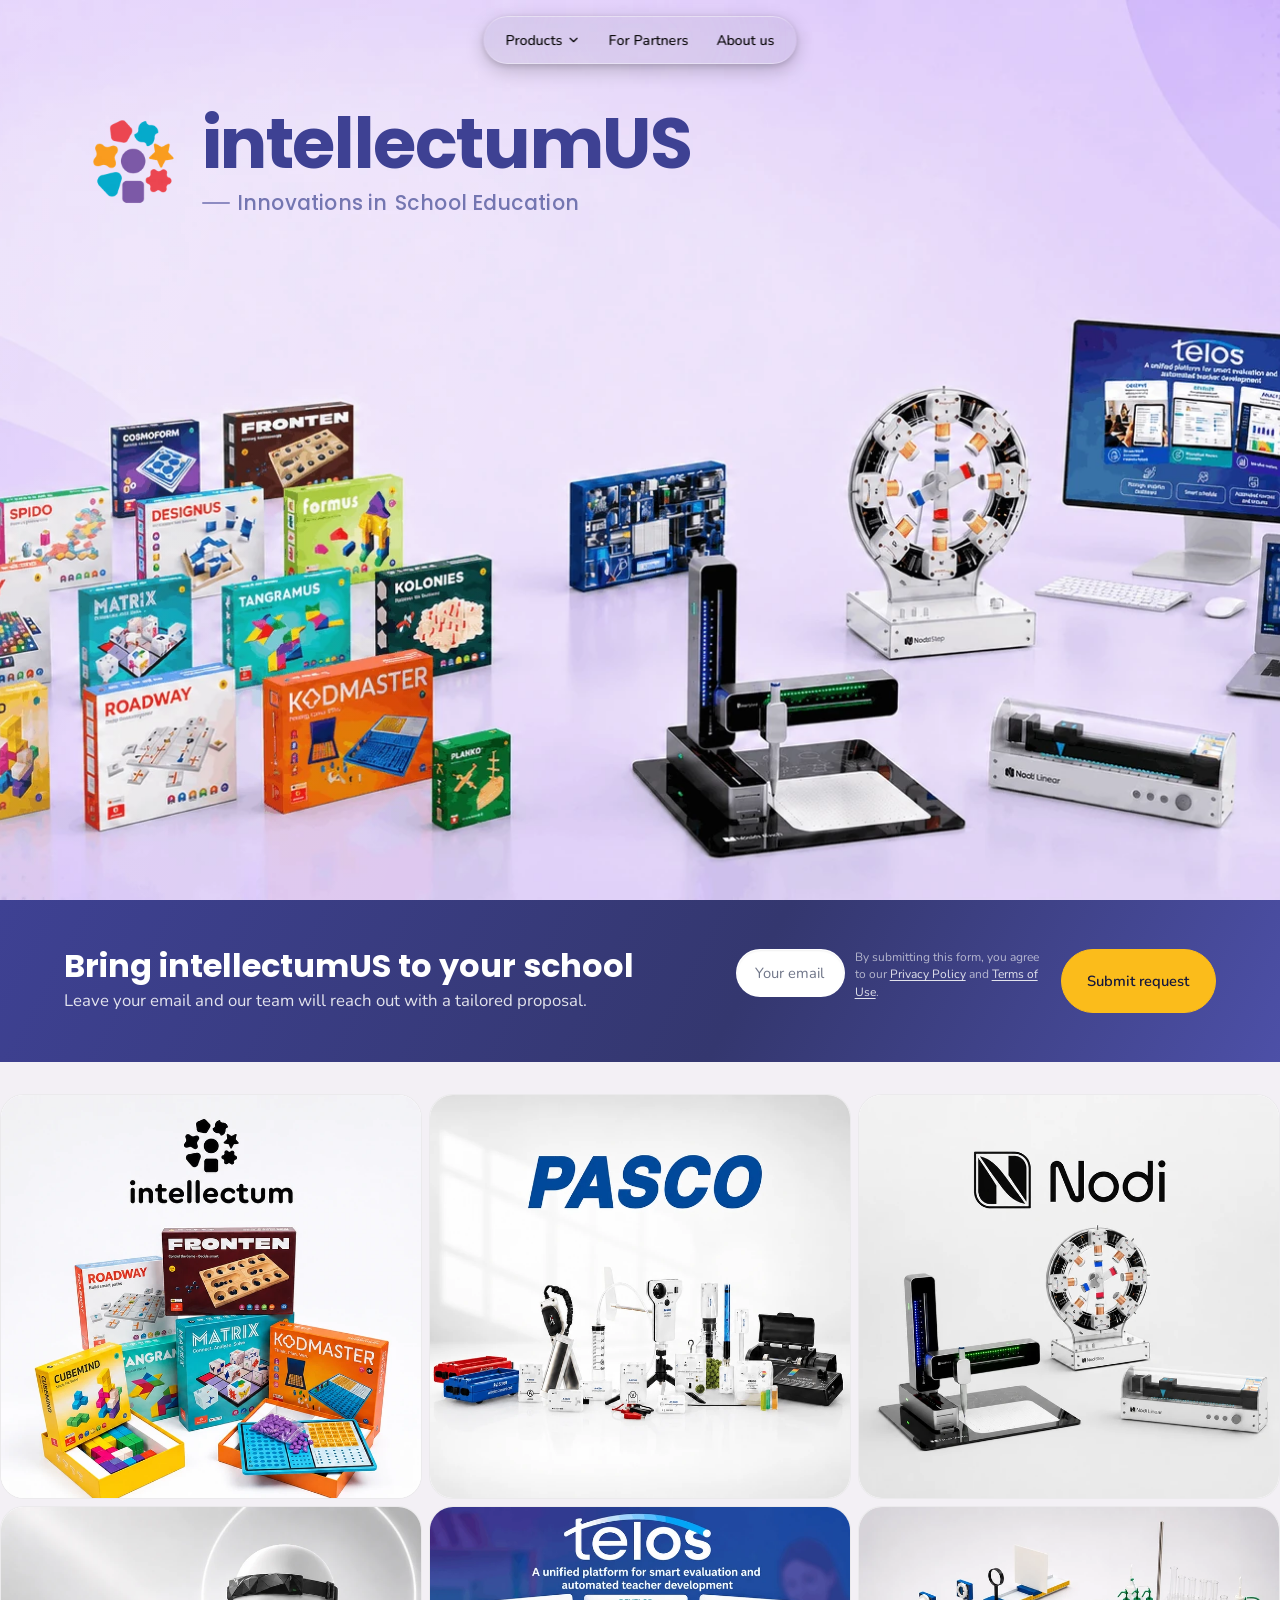
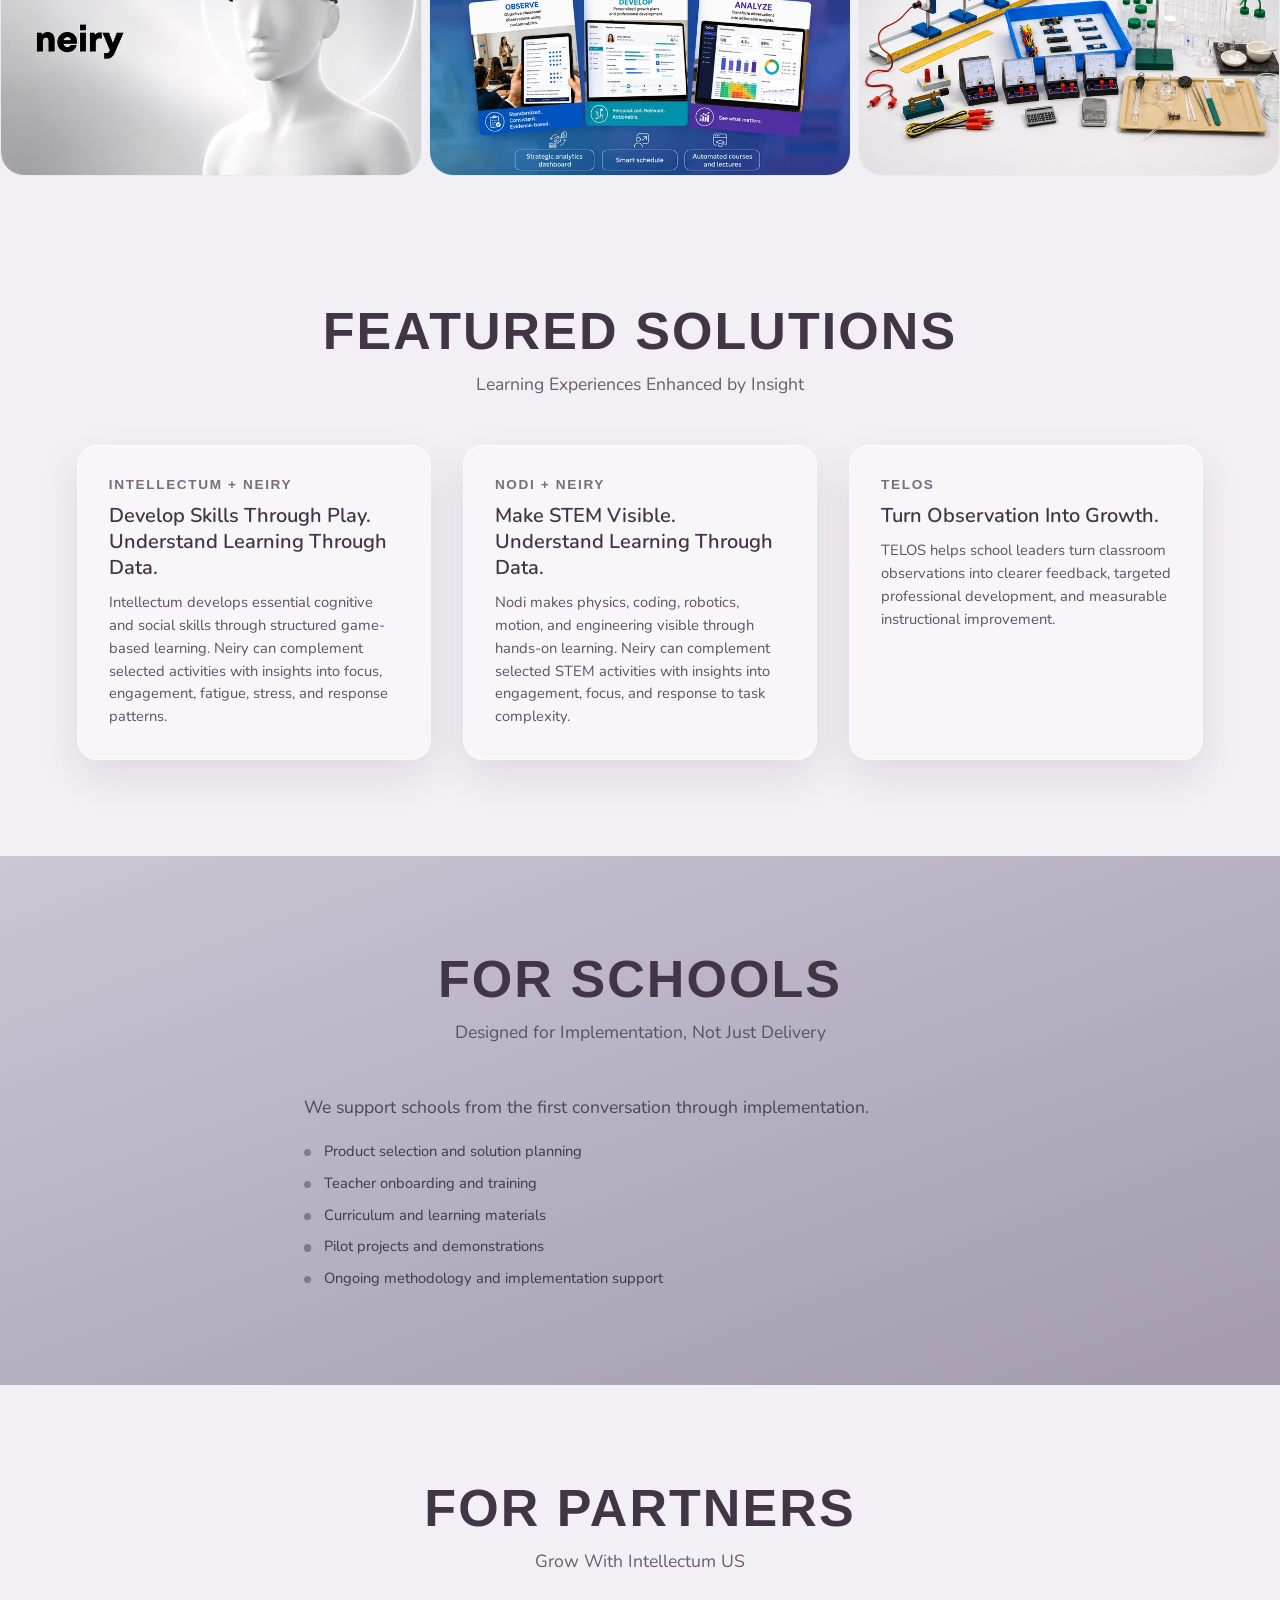
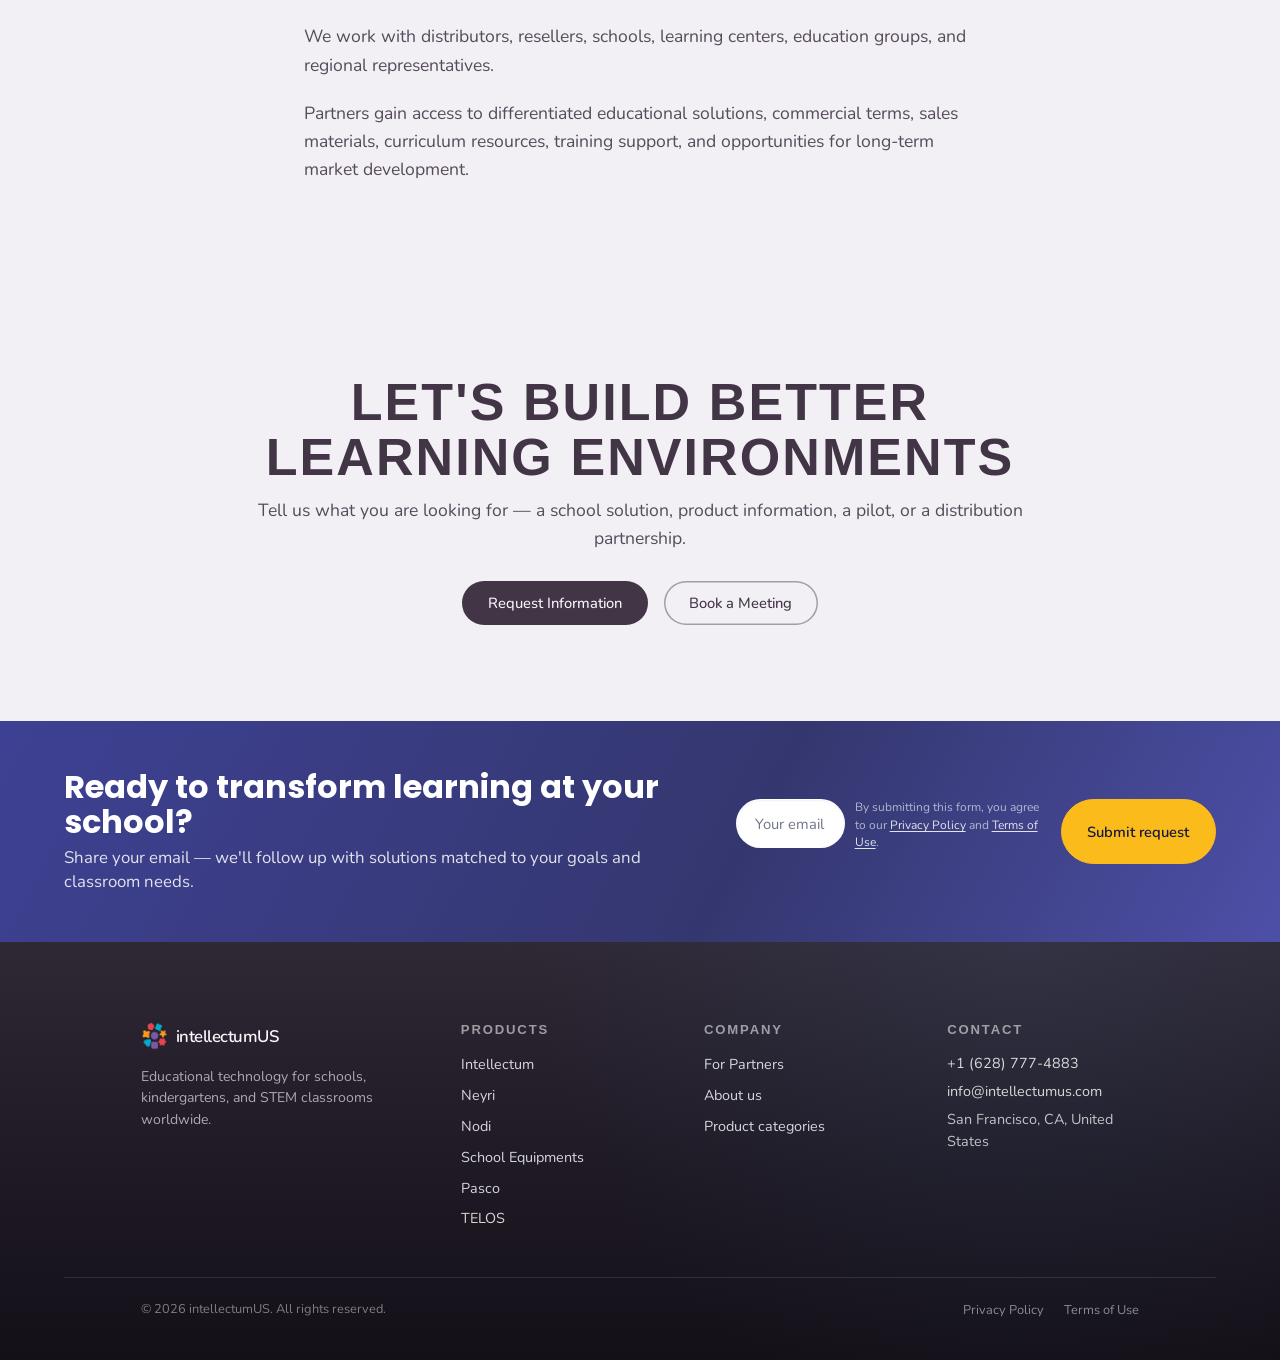
==== commit 8fc1daf0: "Add consent statements and update footer links across multiple HTML files - Introduced consent state" ====
--- a/index.html
+++ b/index.html
@@ -450,6 +450,10 @@
                   />
                 </span>
               </label>
+              <p class="lead-form__consent">
+                By submitting this form, you agree to our <a href="/privacy">Privacy Policy</a> and
+                <a href="/terms">Terms of Use</a>.
+              </p>
               <button class="lead-form__submit" type="submit" data-i18n="form.submit">
                 Submit request
               </button>
@@ -836,6 +840,10 @@
               />
             </span>
           </label>
+          <p class="lead-form__consent">
+            By submitting this form, you agree to our <a href="/privacy">Privacy Policy</a> and
+            <a href="/terms">Terms of Use</a>.
+          </p>
           <button class="lead-form__submit" type="submit" data-i18n="form.submit">
             Submit request
           </button>
@@ -896,8 +904,8 @@
           © 2026 intellectumUS. All rights reserved.
         </p>
         <ul class="site-footer__legal">
-          <li><a href="#" data-i18n="footer.privacy">Privacy Policy</a></li>
-          <li><a href="#" data-i18n="footer.terms">Terms of Use</a></li>
+          <li><a href="/privacy" data-i18n="footer.privacy">Privacy Policy</a></li>
+          <li><a href="/terms" data-i18n="footer.terms">Terms of Use</a></li>
         </ul>
       </div>
     </footer>
--- a/styles.css
+++ b/styles.css
@@ -5044,6 +5044,88 @@
   }
 }
 
+/* Legal pages (Privacy Policy, Terms of Use) */
+.legal-document {
+  max-width: 46rem;
+  margin-inline: auto;
+  font-size: 0.95rem;
+  line-height: 1.7;
+  color: rgba(15, 23, 42, 0.88);
+}
+
+.legal-document h2 {
+  margin: 2.25rem 0 0.75rem;
+  font-family: var(--font-display, "Poppins", sans-serif);
+  font-size: 1.15rem;
+  font-weight: 600;
+  line-height: 1.35;
+  color: rgba(15, 23, 42, 0.95);
+}
+
+.legal-document h3 {
+  margin: 1.5rem 0 0.5rem;
+  font-family: var(--font-display, "Poppins", sans-serif);
+  font-size: 1rem;
+  font-weight: 600;
+  line-height: 1.4;
+  color: rgba(15, 23, 42, 0.92);
+}
+
+.legal-document p,
+.legal-document ul {
+  margin: 0 0 1rem;
+}
+
+.legal-document ul {
+  padding-left: 1.35rem;
+}
+
+.legal-document li {
+  margin-bottom: 0.35rem;
+}
+
+.legal-document li ul {
+  margin-top: 0.35rem;
+  margin-bottom: 0.5rem;
+}
+
+.legal-document a {
+  color: var(--bloom-accent, #2563eb);
+  text-decoration: underline;
+  text-underline-offset: 2px;
+}
+
+.legal-document a:hover {
+  color: #1d4ed8;
+}
+
+.legal-document__meta {
+  margin-top: 0.75rem;
+  font-size: 0.875rem;
+  color: rgba(15, 23, 42, 0.65);
+}
+
+.lead-form__consent {
+  margin: 0 0 0.75rem;
+  font-size: 0.75rem;
+  line-height: 1.45;
+  color: rgba(15, 23, 42, 0.62);
+}
+
+.lead-form__consent a {
+  color: inherit;
+  text-decoration: underline;
+  text-underline-offset: 2px;
+}
+
+.email-cta__form .lead-form__consent {
+  color: rgba(255, 255, 255, 0.62);
+}
+
+.email-cta__form .lead-form__consent a {
+  color: rgba(255, 255, 255, 0.85);
+}
+
 @media (max-width: 560px) {
   .site-footer__inner {
     grid-template-columns: 1fr;
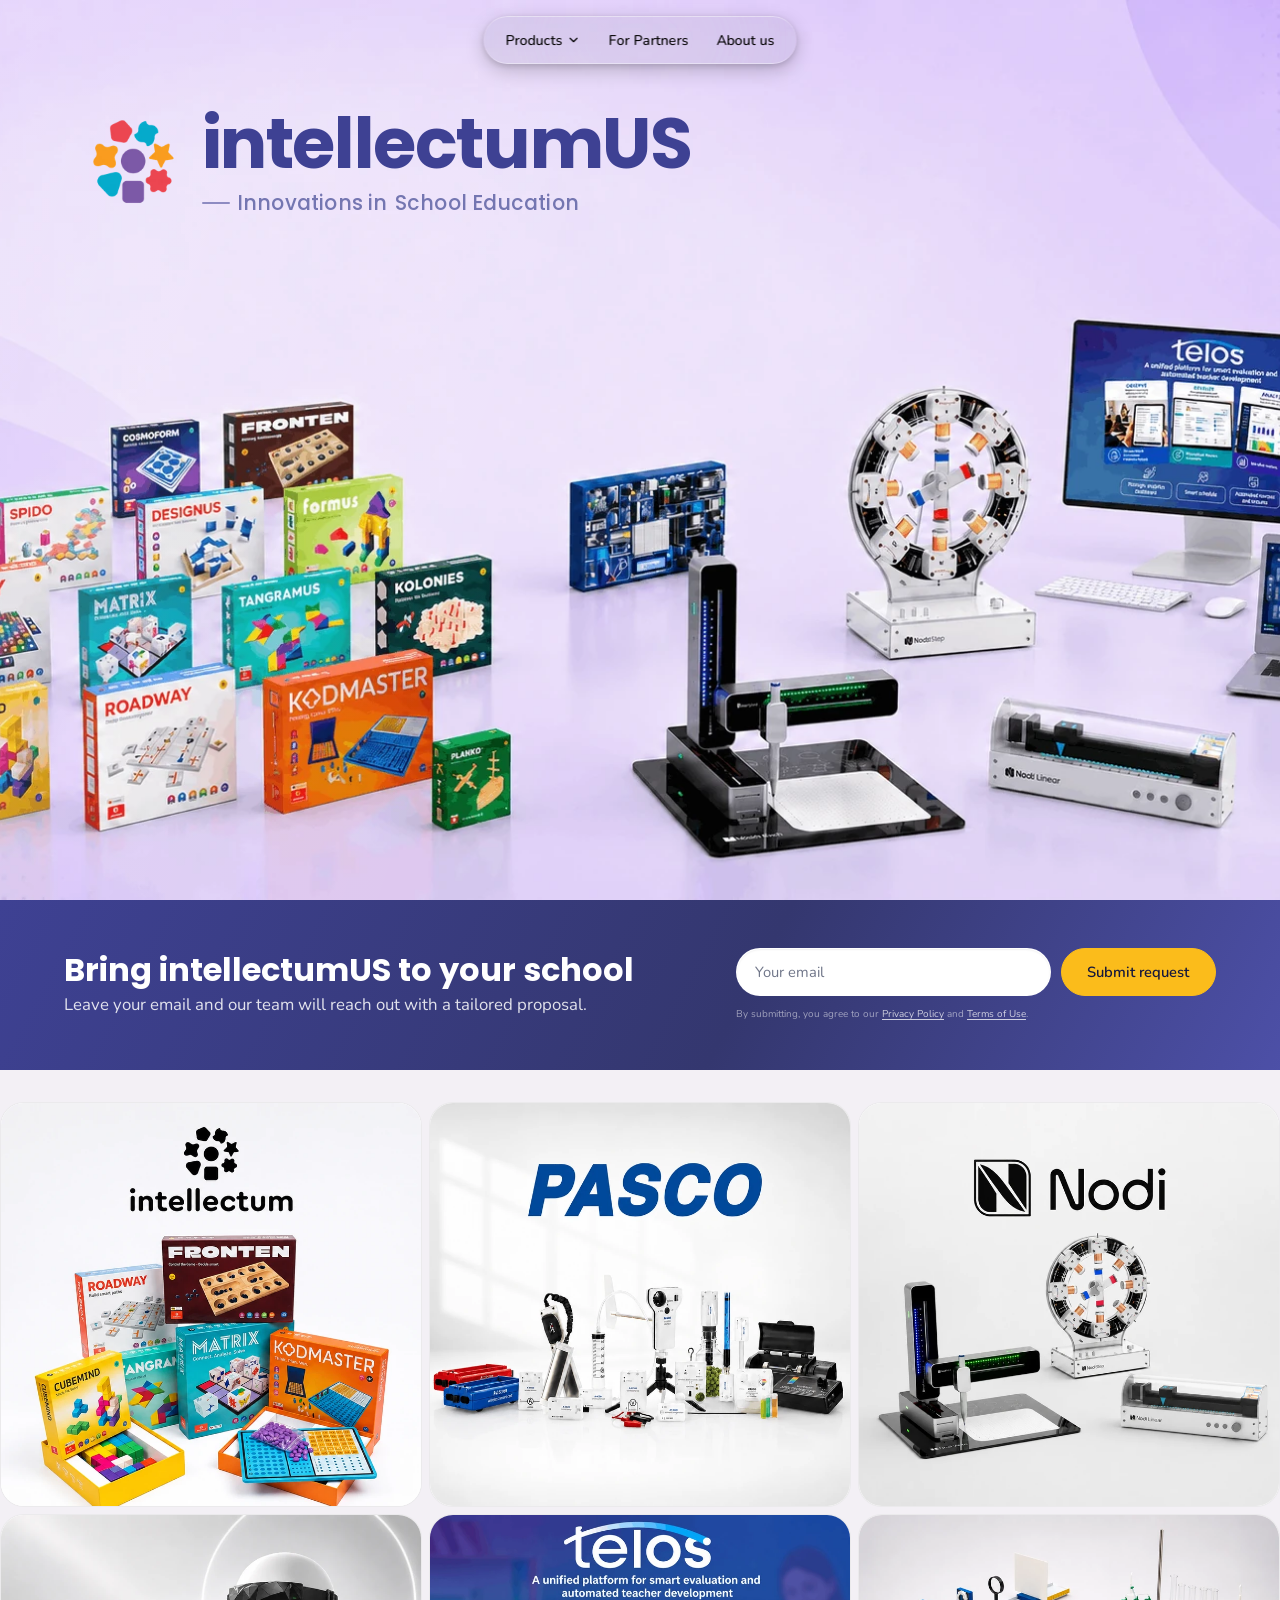
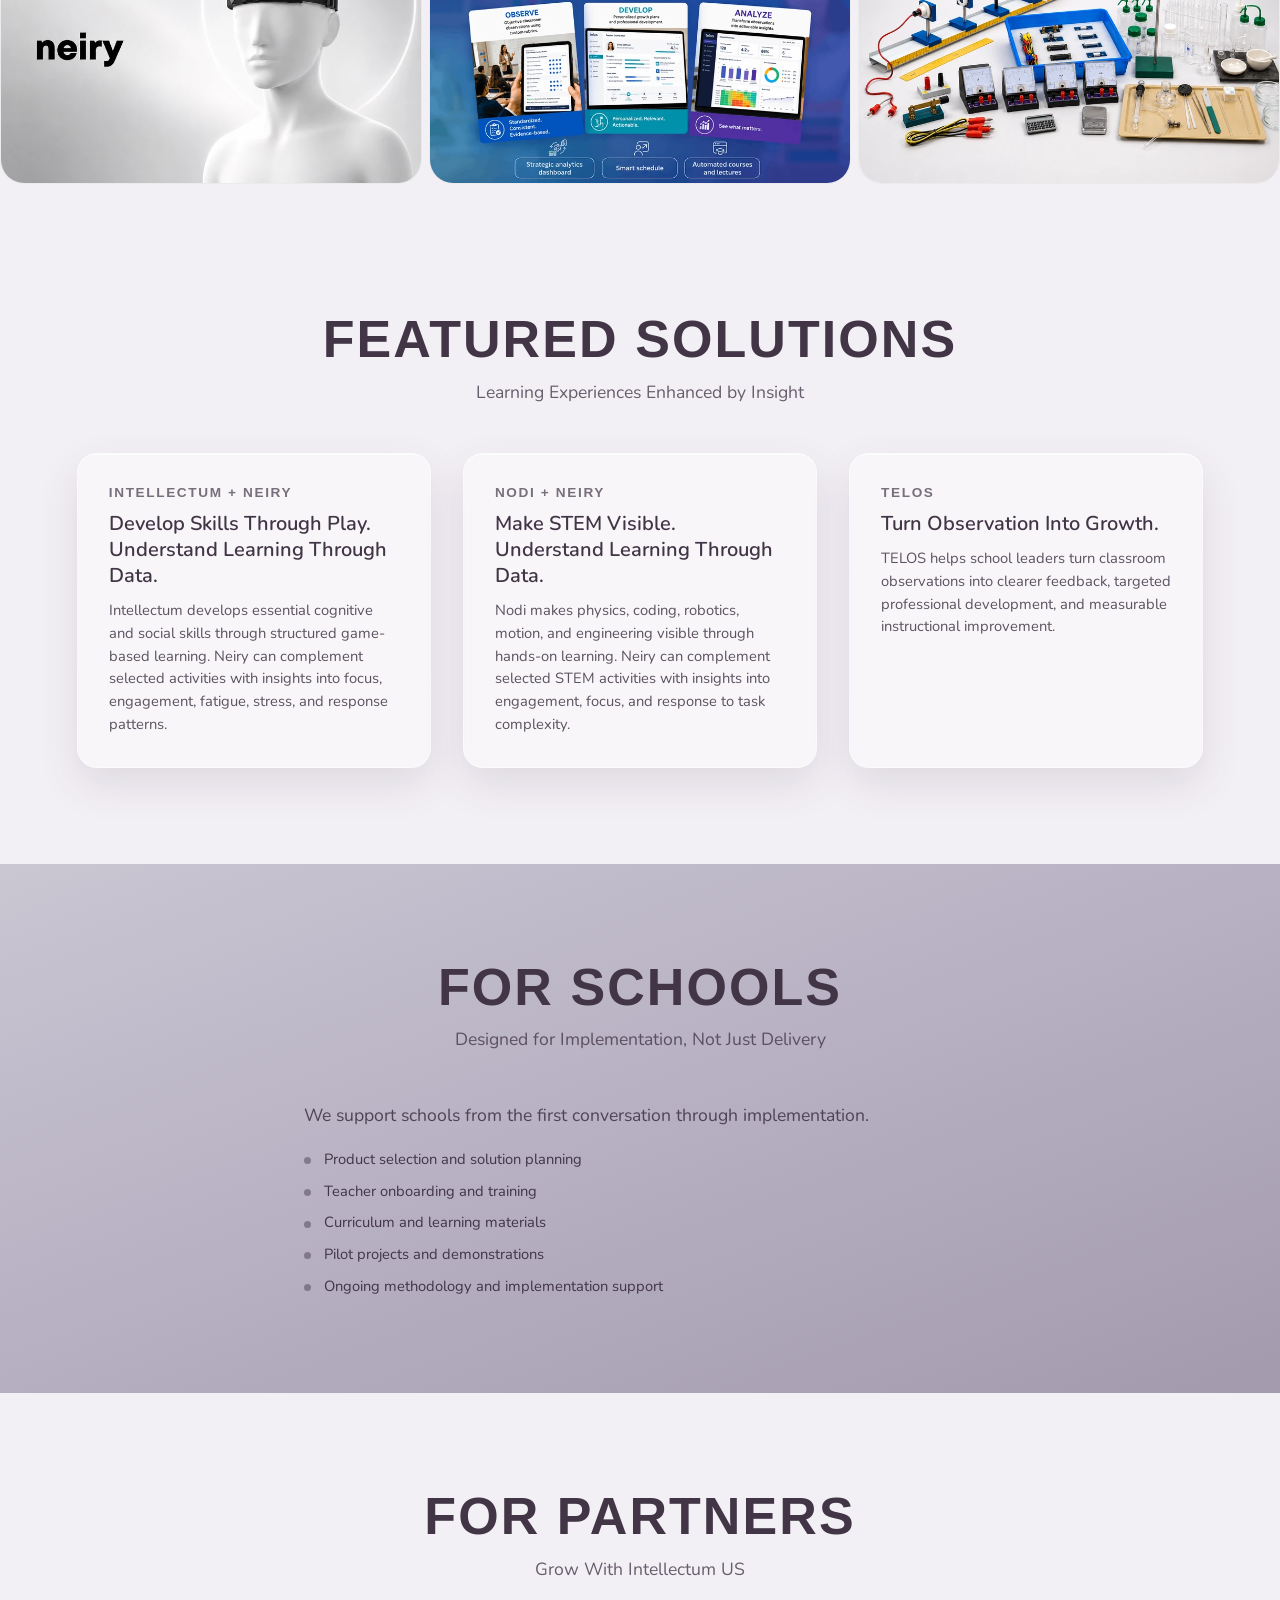
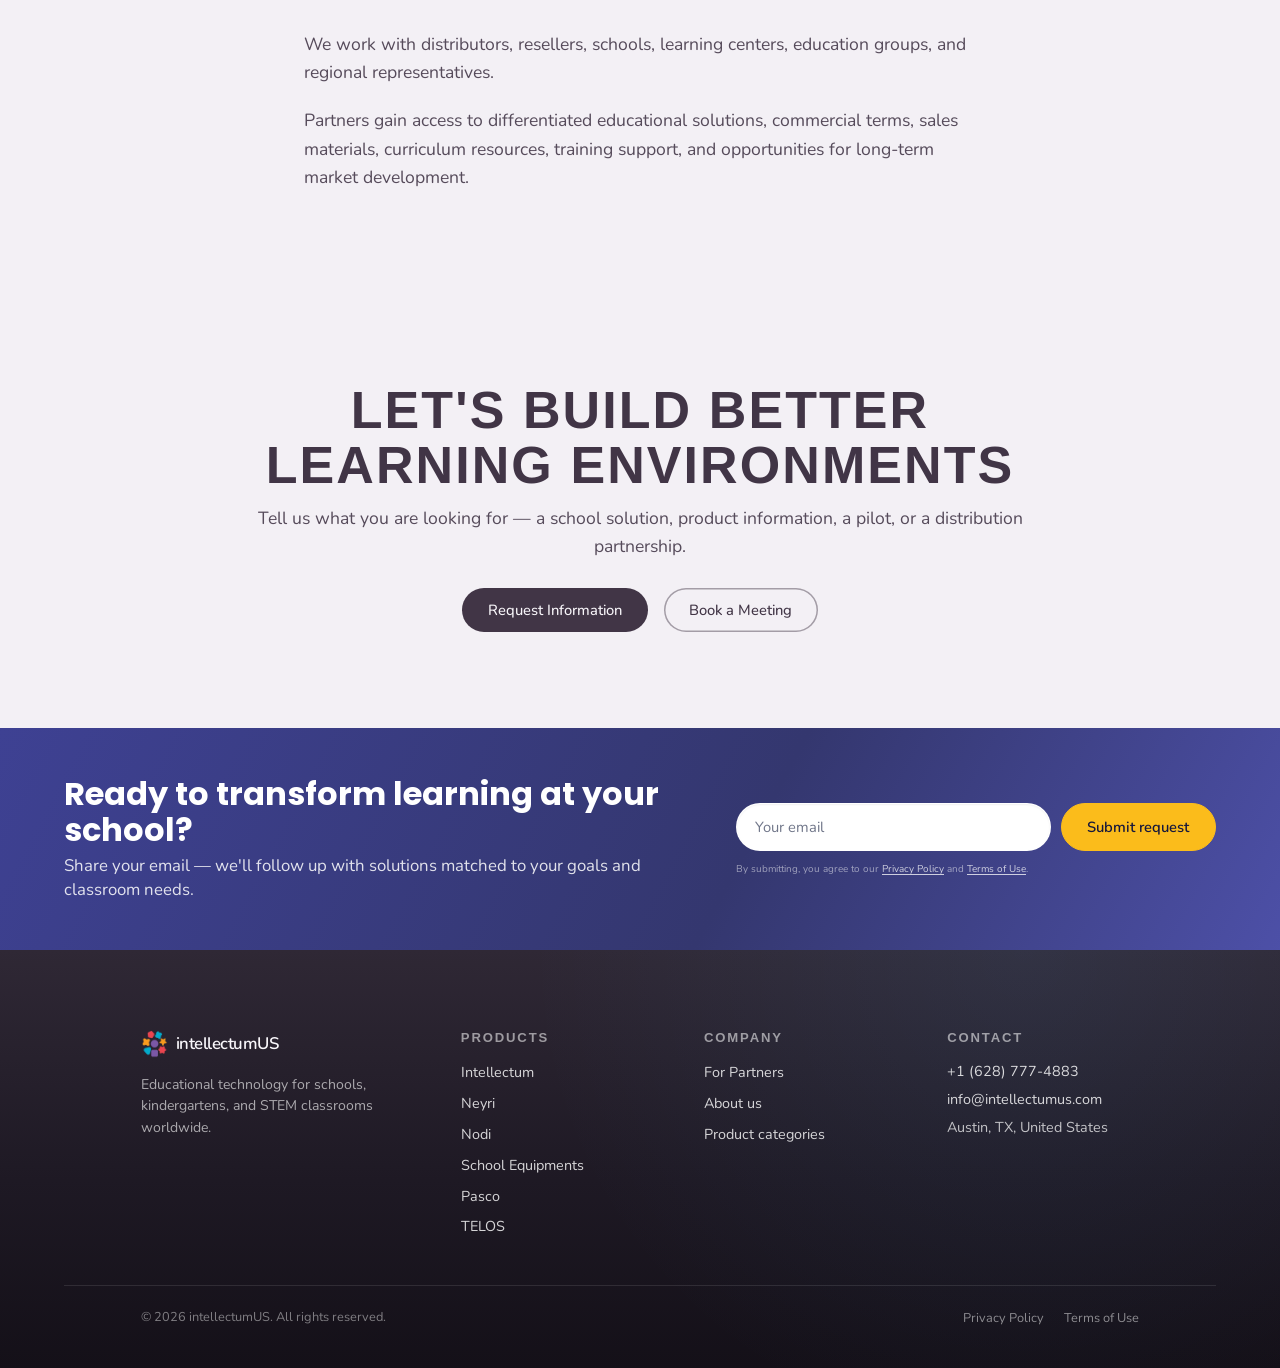
==== commit 232d351a: "Update location references and consent statements across multiple HTML files - Changed location refe" ====
--- a/index.html
+++ b/index.html
@@ -451,7 +451,7 @@
                 </span>
               </label>
               <p class="lead-form__consent">
-                By submitting this form, you agree to our <a href="/privacy">Privacy Policy</a> and
+                By submitting, you agree to our <a href="/privacy">Privacy Policy</a> and
                 <a href="/terms">Terms of Use</a>.
               </p>
               <button class="lead-form__submit" type="submit" data-i18n="form.submit">
@@ -841,7 +841,7 @@
             </span>
           </label>
           <p class="lead-form__consent">
-            By submitting this form, you agree to our <a href="/privacy">Privacy Policy</a> and
+            By submitting, you agree to our <a href="/privacy">Privacy Policy</a> and
             <a href="/terms">Terms of Use</a>.
           </p>
           <button class="lead-form__submit" type="submit" data-i18n="form.submit">
@@ -895,7 +895,7 @@
             <a href="mailto:info@intellectumus.com">info@intellectumus.com</a>
           </p>
           <p class="site-footer__contact-line" data-i18n="footer.location">
-            San Francisco, CA, United States
+            Austin, TX, United States
           </p>
         </div>
       </div>
--- a/styles.css
+++ b/styles.css
@@ -585,7 +585,8 @@
   flex: 0 1 30rem;
   min-width: min(100%, 17rem);
   display: flex;
-  align-items: stretch;
+  flex-wrap: wrap;
+  align-items: center;
   gap: 0.6rem;
 }
 
@@ -643,6 +644,10 @@
 
   .email-cta .lead-form__submit {
     width: 100%;
+  }
+
+  .email-cta__form .lead-form__consent {
+    text-align: center;
   }
 }
 
@@ -5106,10 +5111,10 @@
 }
 
 .lead-form__consent {
-  margin: 0 0 0.75rem;
-  font-size: 0.75rem;
-  line-height: 1.45;
-  color: rgba(15, 23, 42, 0.62);
+  margin: 0;
+  font-size: 0.68rem;
+  line-height: 1.35;
+  color: rgba(15, 23, 42, 0.55);
 }
 
 .lead-form__consent a {
@@ -5118,12 +5123,27 @@
   text-underline-offset: 2px;
 }
 
+/* Compact band forms: consent on its own row below field + button */
 .email-cta__form .lead-form__consent {
-  color: rgba(255, 255, 255, 0.62);
+  flex: 1 1 100%;
+  order: 10;
+  margin-top: 0.15rem;
+  font-size: 0.62rem;
+  line-height: 1.35;
+  color: rgba(255, 255, 255, 0.52);
 }
 
 .email-cta__form .lead-form__consent a {
-  color: rgba(255, 255, 255, 0.85);
+  color: rgba(255, 255, 255, 0.75);
+}
+
+.lead-form__actions .lead-form__consent {
+  margin-top: 0.55rem;
+  padding: 0 0.25rem;
+  font-size: 0.65rem;
+  line-height: 1.35;
+  text-align: center;
+  color: rgba(15, 23, 42, 0.52);
 }
 
 @media (max-width: 560px) {
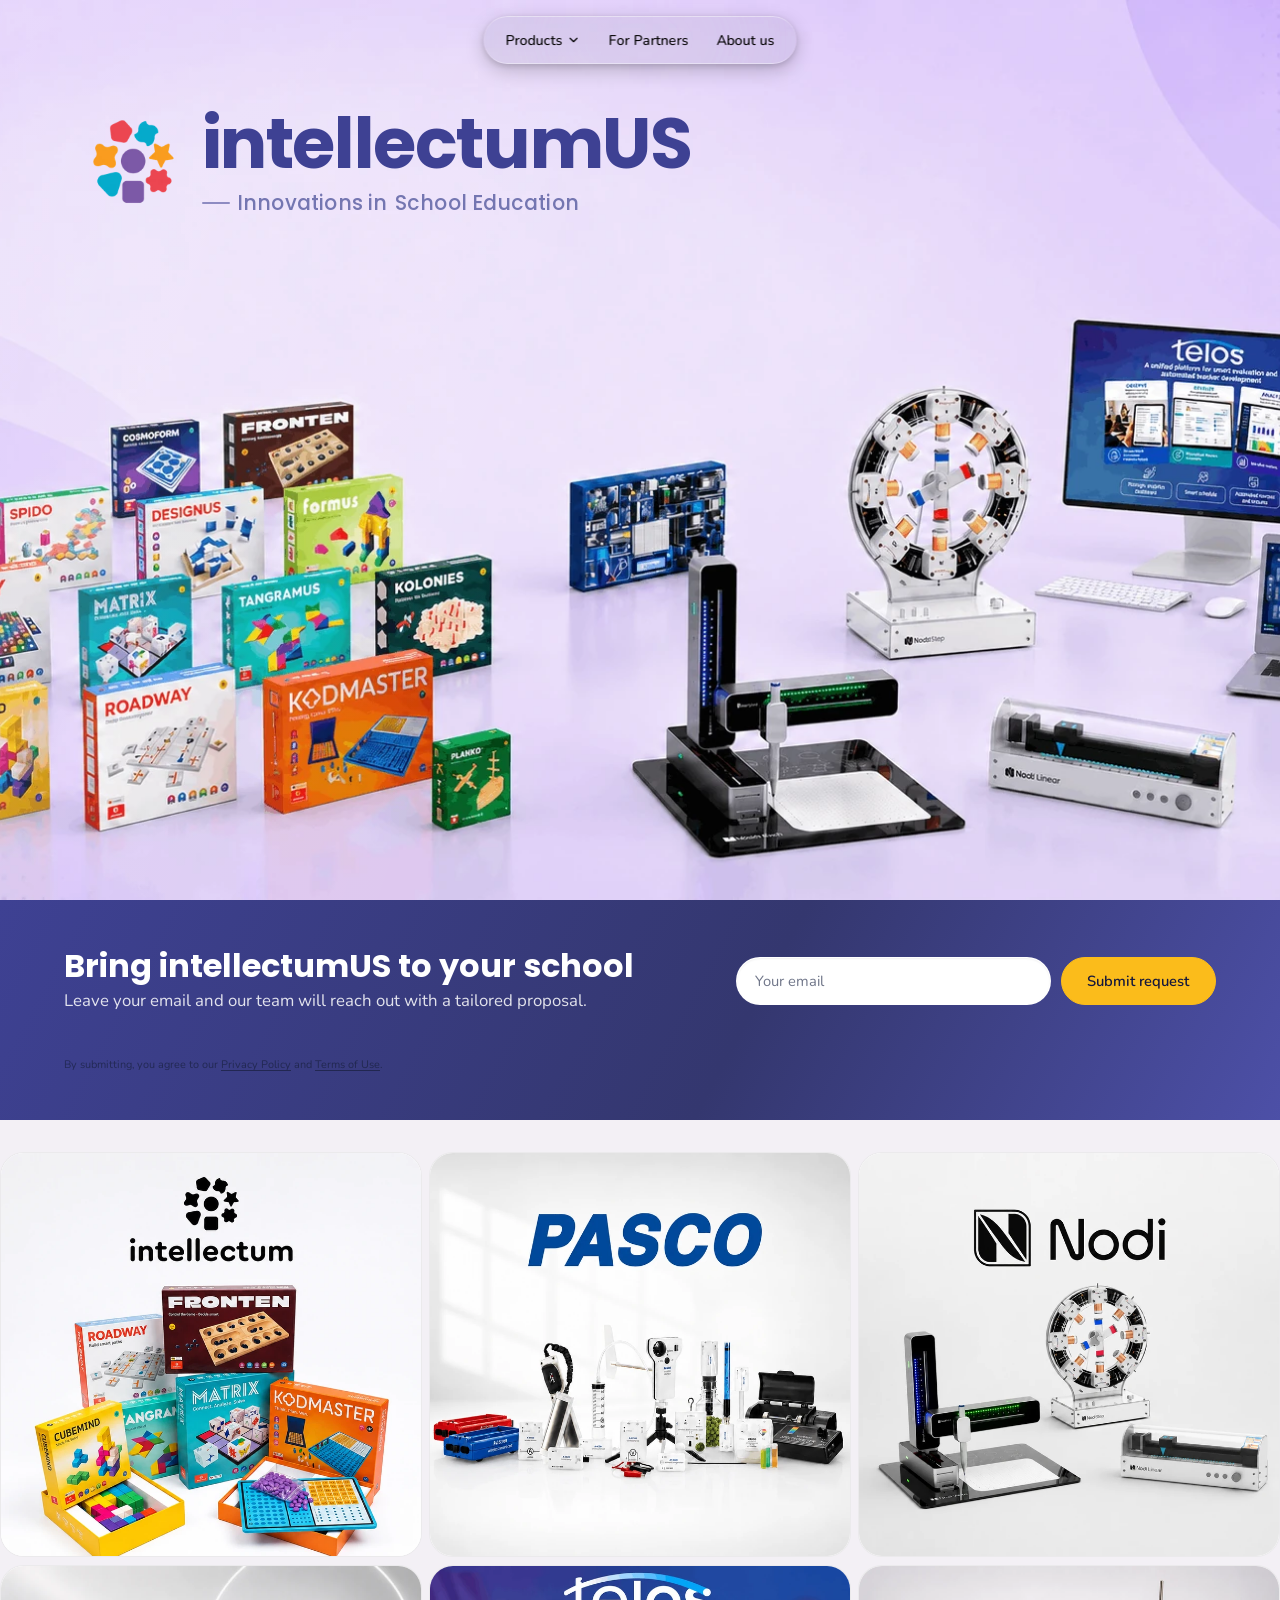
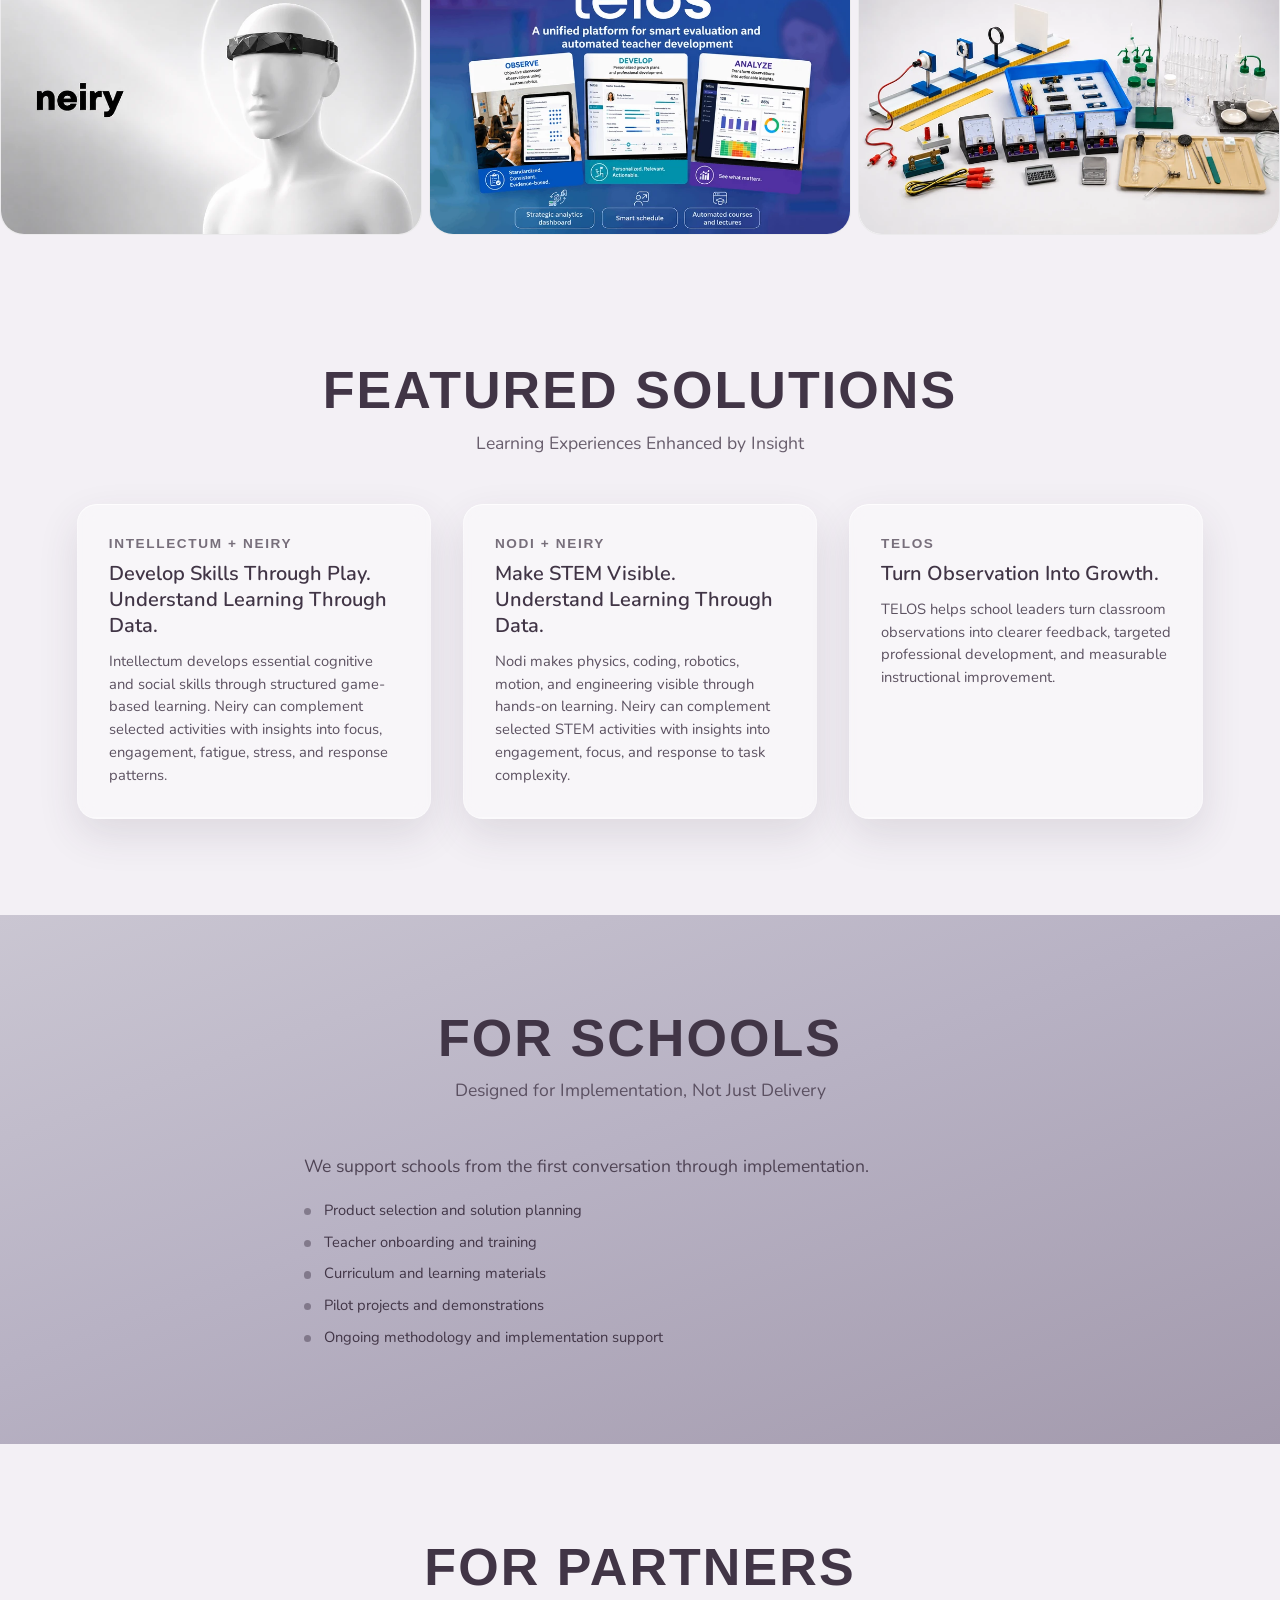
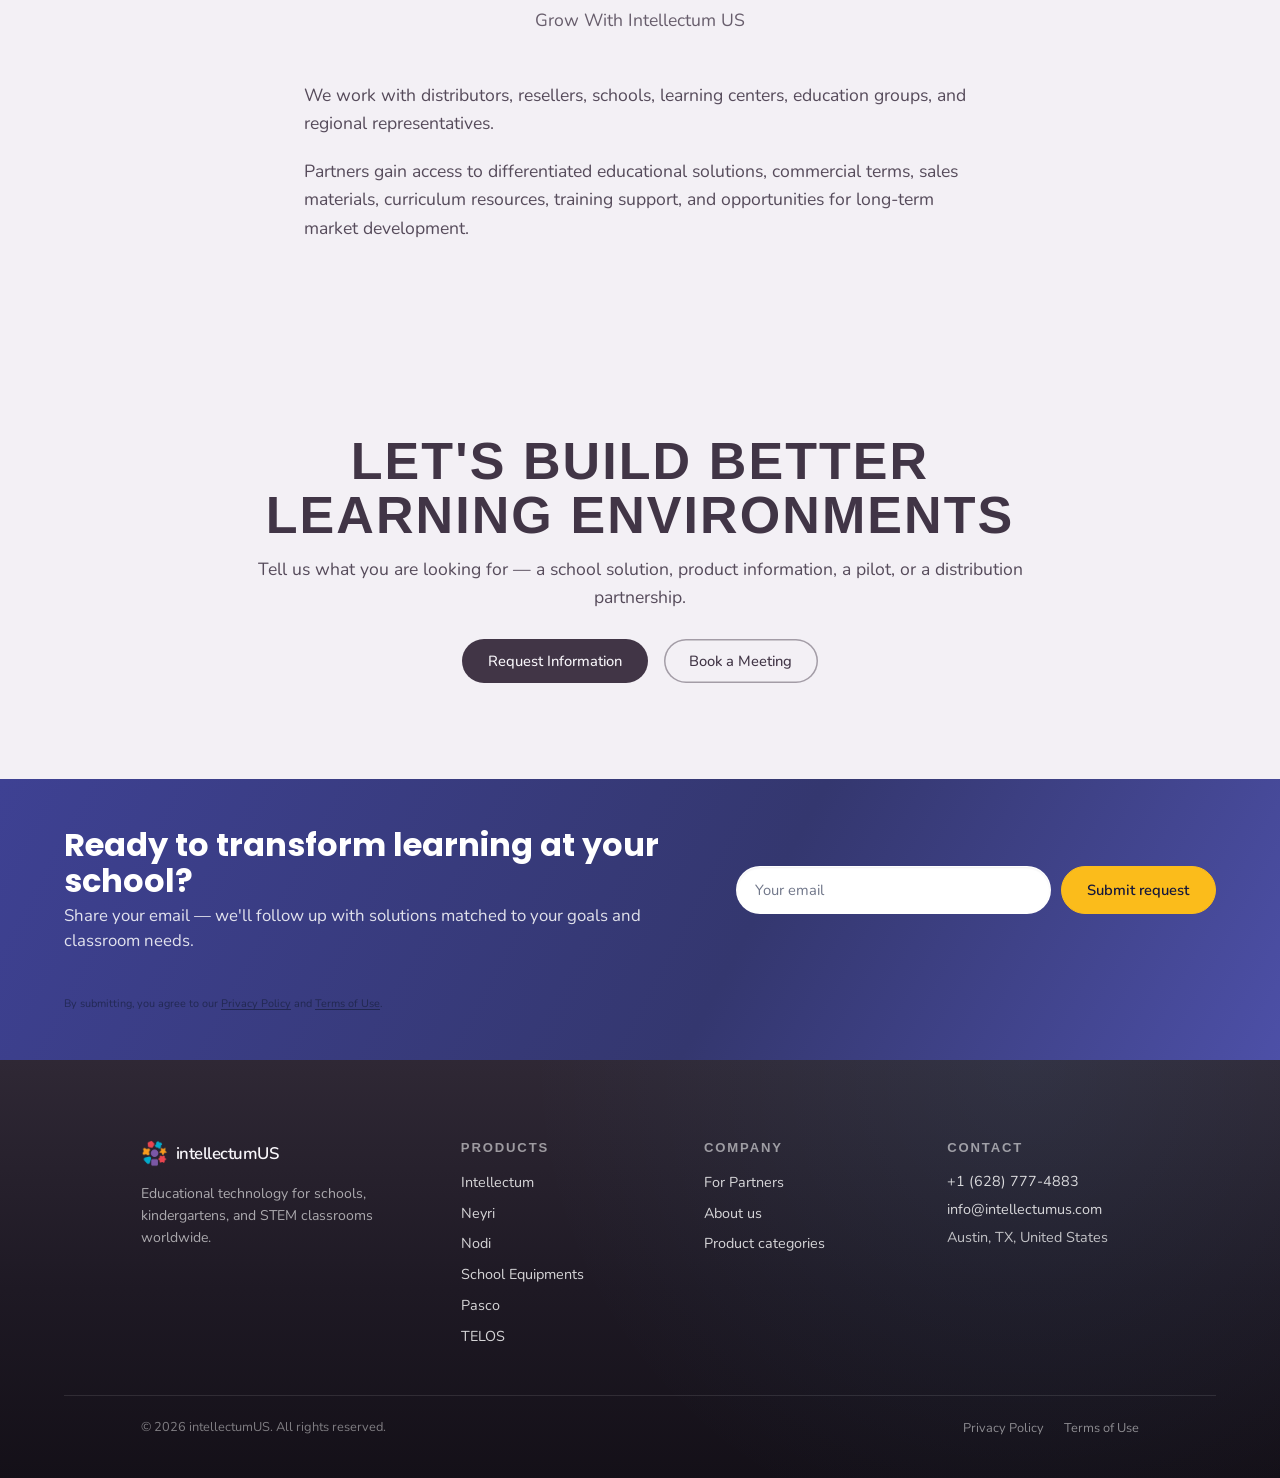
==== commit 83b7c390: "Update consent statements in lead forms across multiple HTML files and enhance CSS styles - Replaced" ====
--- a/index.html
+++ b/index.html
@@ -450,14 +450,14 @@
                   />
                 </span>
               </label>
-              <p class="lead-form__consent">
-                By submitting, you agree to our <a href="/privacy">Privacy Policy</a> and
-                <a href="/terms">Terms of Use</a>.
-              </p>
               <button class="lead-form__submit" type="submit" data-i18n="form.submit">
                 Submit request
               </button>
             </form>
+            <p class="lead-form__consent email-cta__consent">
+              By submitting, you agree to our <a href="/privacy">Privacy Policy</a> and
+              <a href="/terms">Terms of Use</a>.
+            </p>
           </div>
         </section>
       </div>
@@ -840,14 +840,14 @@
               />
             </span>
           </label>
-          <p class="lead-form__consent">
-            By submitting, you agree to our <a href="/privacy">Privacy Policy</a> and
-            <a href="/terms">Terms of Use</a>.
-          </p>
           <button class="lead-form__submit" type="submit" data-i18n="form.submit">
             Submit request
           </button>
         </form>
+        <p class="lead-form__consent email-cta__consent">
+          By submitting, you agree to our <a href="/privacy">Privacy Policy</a> and
+          <a href="/terms">Terms of Use</a>.
+        </p>
       </div>
     </section>
 
--- a/styles.css
+++ b/styles.css
@@ -585,9 +585,21 @@
   flex: 0 1 30rem;
   min-width: min(100%, 17rem);
   display: flex;
-  flex-wrap: wrap;
-  align-items: center;
+  flex-wrap: nowrap;
+  align-items: stretch;
   gap: 0.6rem;
+}
+
+.email-cta__consent {
+  flex: 1 1 100%;
+  margin: 0.2rem 0 0;
+  font-size: 0.62rem;
+  line-height: 1.35;
+  color: rgba(255, 255, 255, 0.52);
+}
+
+.email-cta__consent a {
+  color: rgba(255, 255, 255, 0.75);
 }
 
 /* Honeypot field: hidden from users, used to catch bots. */
@@ -603,12 +615,15 @@
 .email-cta__field {
   flex: 1 1 auto;
   min-width: 0;
+  width: 100%;
 }
 
 .email-cta .lead-form__control {
   background: #fff;
   border: 1.5px solid rgba(255, 255, 255, 0.9);
   box-shadow: inset 0 1px 2px rgba(0, 0, 0, 0.06);
+  width: 100%;
+  box-sizing: border-box;
 }
 
 .email-cta .lead-form__control:focus-within {
@@ -617,6 +632,8 @@
 }
 
 .email-cta .lead-form__field input {
+  width: 100%;
+  box-sizing: border-box;
   padding: 0.82rem 1.1rem;
 }
 
@@ -635,18 +652,32 @@
   border-color: #ffca3f;
 }
 
-@media (max-width: 560px) {
+@media (max-width: 720px) {
+  .email-cta__inner {
+    flex-direction: column;
+    align-items: stretch;
+  }
+
   .email-cta__form {
+    flex: 1 1 auto;
     flex-direction: column;
     flex-basis: 100%;
     width: 100%;
+    min-width: 0;
+    max-width: none;
+    align-items: stretch;
+  }
+
+  .email-cta__field,
+  .email-cta .lead-form__control {
+    width: 100%;
   }
 
   .email-cta .lead-form__submit {
     width: 100%;
   }
 
-  .email-cta__form .lead-form__consent {
+  .email-cta__consent {
     text-align: center;
   }
 }
@@ -5123,20 +5154,7 @@
   text-underline-offset: 2px;
 }
 
-/* Compact band forms: consent on its own row below field + button */
-.email-cta__form .lead-form__consent {
-  flex: 1 1 100%;
-  order: 10;
-  margin-top: 0.15rem;
-  font-size: 0.62rem;
-  line-height: 1.35;
-  color: rgba(255, 255, 255, 0.52);
-}
-
-.email-cta__form .lead-form__consent a {
-  color: rgba(255, 255, 255, 0.75);
-}
-
+/* Compact band forms: consent sits below the form row */
 .lead-form__actions .lead-form__consent {
   margin-top: 0.55rem;
   padding: 0 0.25rem;
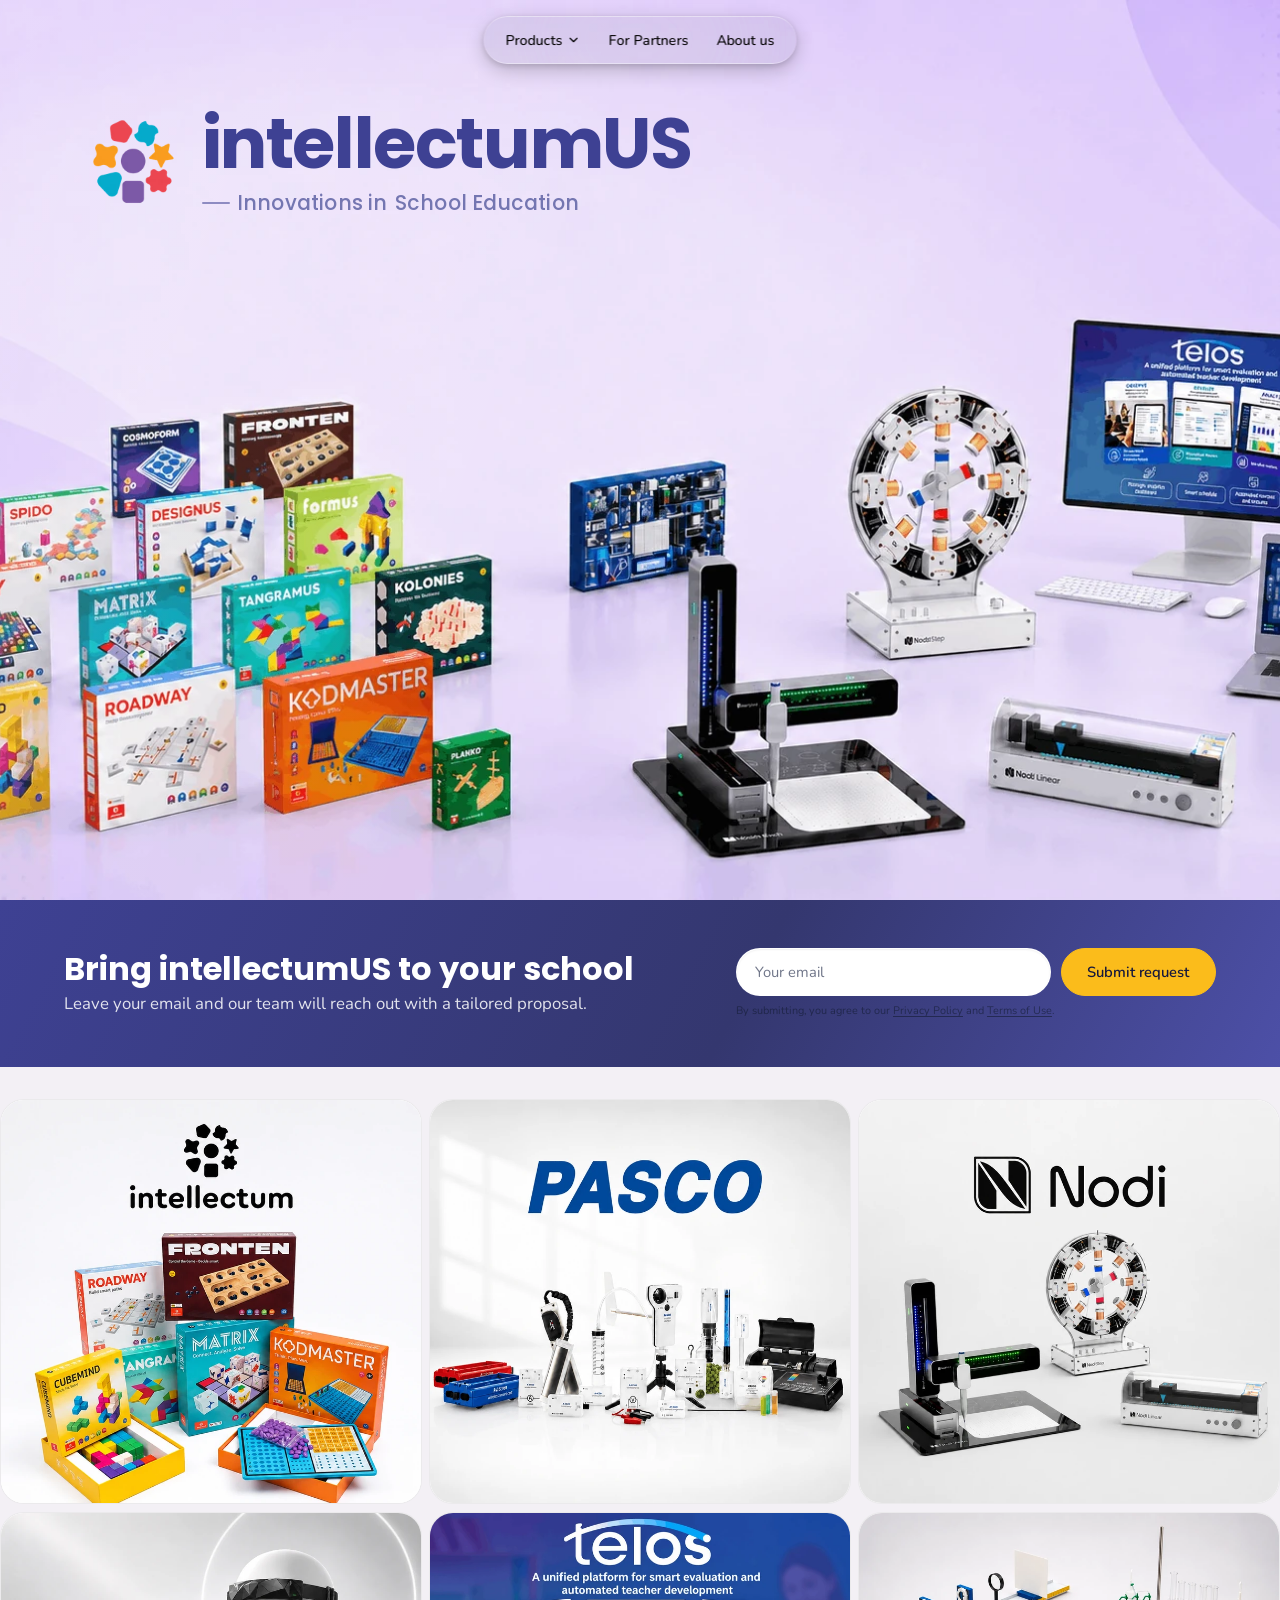
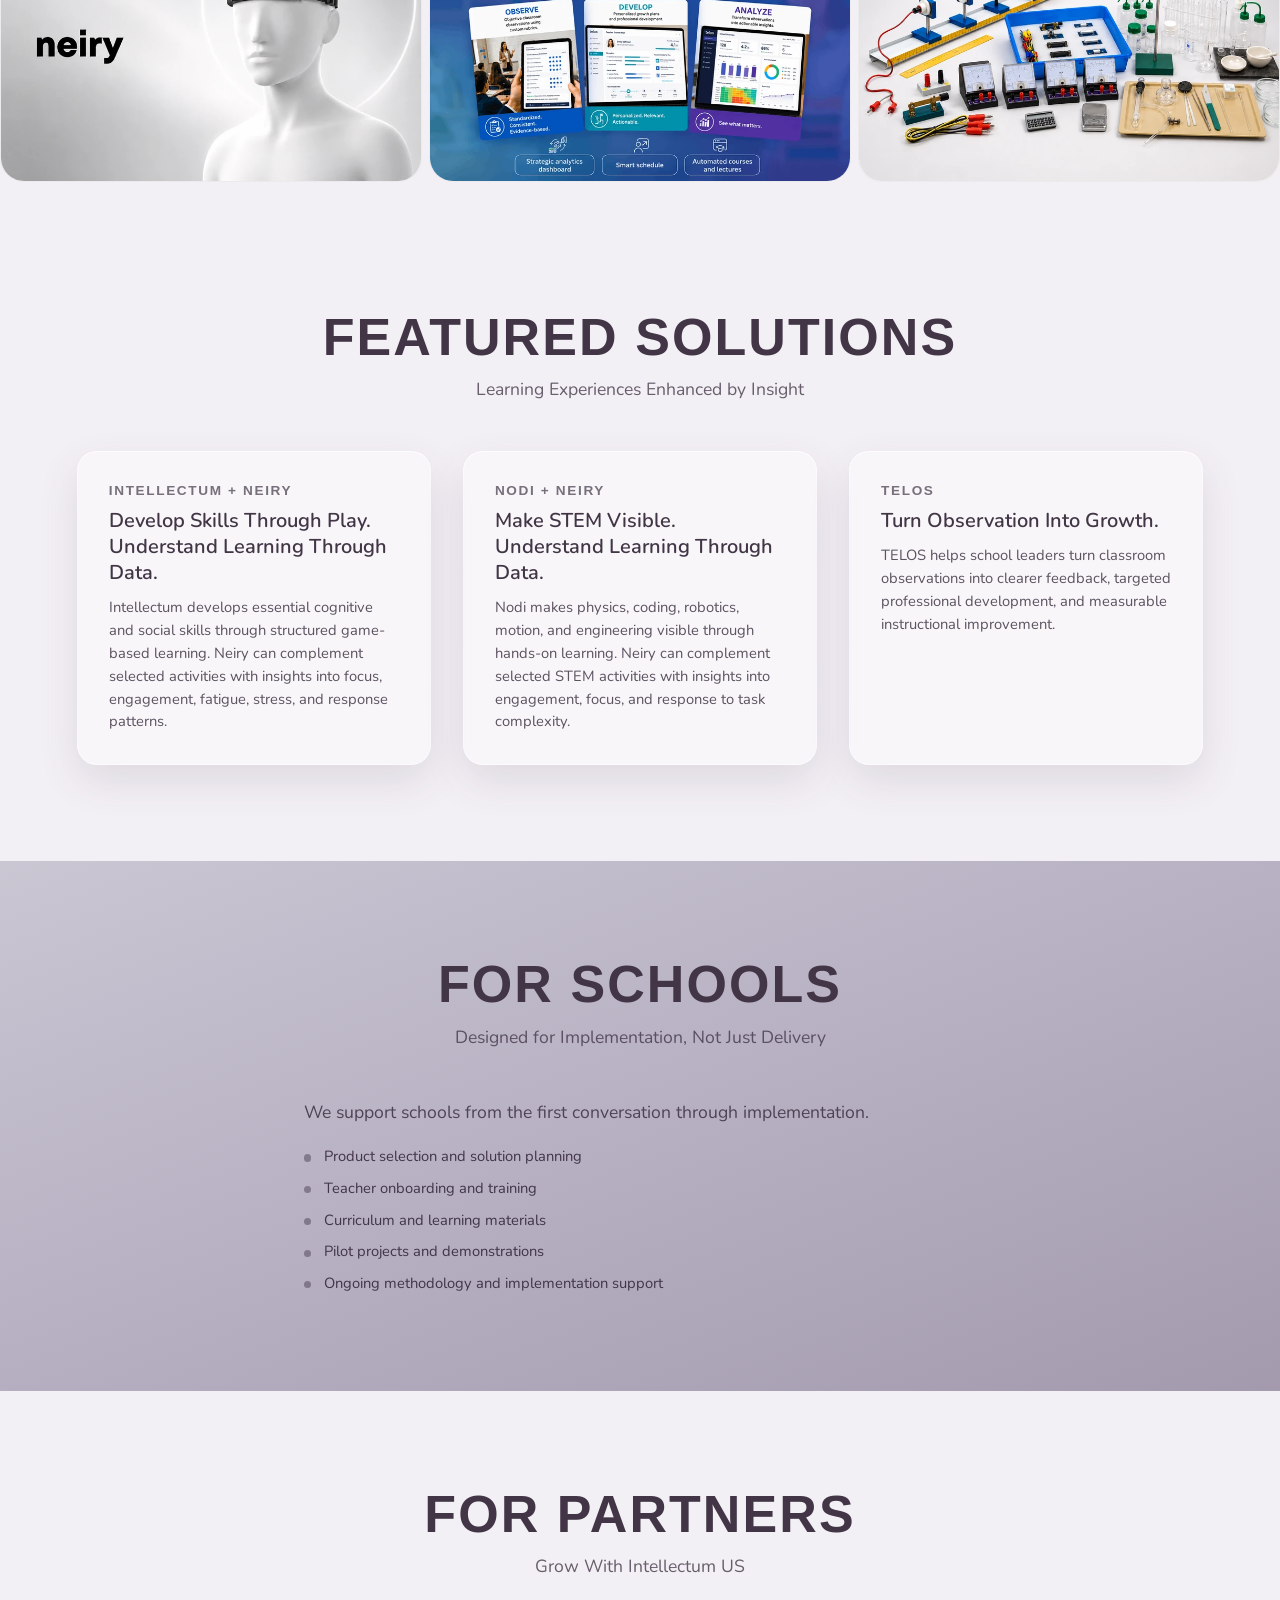
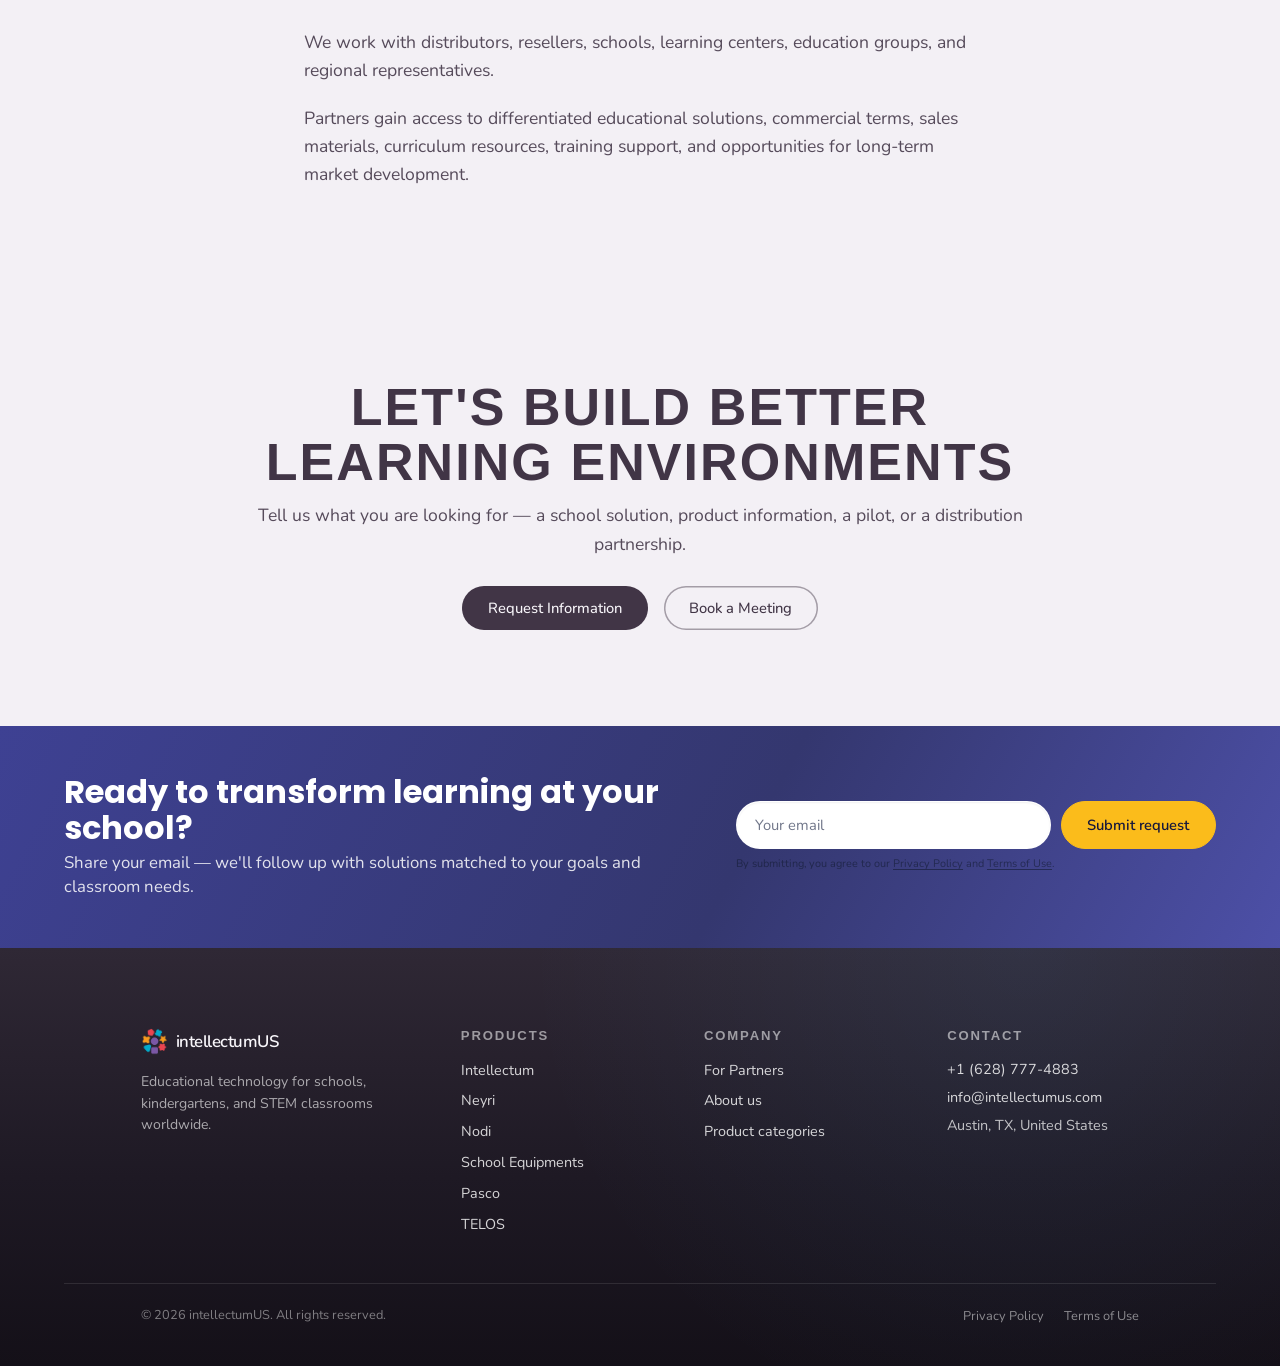
==== commit 9eab8c85: "Refactor lead forms and update consent statements across multiple HTML files - Reorganized lead form" ====
--- a/index.html
+++ b/index.html
@@ -436,28 +436,30 @@
                 autocomplete="off"
                 aria-hidden="true"
               />
-              <label class="email-cta__field lead-form__field">
-                <span class="visually-hidden" data-i18n="form.email">Your email</span>
-                <span class="lead-form__control">
-                  <input
-                    type="email"
-                    name="email"
-                    placeholder="Your email"
-                    autocomplete="email"
-                    aria-label="Email"
-                    data-i18n-placeholder="form.email"
-                    data-i18n-aria-label="form.email"
-                  />
-                </span>
-              </label>
-              <button class="lead-form__submit" type="submit" data-i18n="form.submit">
-                Submit request
-              </button>
+              <div class="email-cta__row">
+                <label class="email-cta__field lead-form__field">
+                  <span class="visually-hidden" data-i18n="form.email">Your email</span>
+                  <span class="lead-form__control">
+                    <input
+                      type="email"
+                      name="email"
+                      placeholder="Your email"
+                      autocomplete="email"
+                      aria-label="Email"
+                      data-i18n-placeholder="form.email"
+                      data-i18n-aria-label="form.email"
+                    />
+                  </span>
+                </label>
+                <button class="lead-form__submit" type="submit" data-i18n="form.submit">
+                  Submit request
+                </button>
+              </div>
+              <p class="lead-form__consent email-cta__consent">
+                By submitting, you agree to our <a href="/privacy">Privacy Policy</a> and
+                <a href="/terms">Terms of Use</a>.
+              </p>
             </form>
-            <p class="lead-form__consent email-cta__consent">
-              By submitting, you agree to our <a href="/privacy">Privacy Policy</a> and
-              <a href="/terms">Terms of Use</a>.
-            </p>
           </div>
         </section>
       </div>
@@ -826,28 +828,30 @@
             autocomplete="off"
             aria-hidden="true"
           />
-          <label class="email-cta__field lead-form__field">
-            <span class="visually-hidden" data-i18n="form.email">Your email</span>
-            <span class="lead-form__control">
-              <input
-                type="email"
-                name="email"
-                placeholder="Your email"
-                autocomplete="email"
-                aria-label="Email"
-                data-i18n-placeholder="form.email"
-                data-i18n-aria-label="form.email"
-              />
-            </span>
-          </label>
-          <button class="lead-form__submit" type="submit" data-i18n="form.submit">
-            Submit request
-          </button>
+          <div class="email-cta__row">
+            <label class="email-cta__field lead-form__field">
+              <span class="visually-hidden" data-i18n="form.email">Your email</span>
+              <span class="lead-form__control">
+                <input
+                  type="email"
+                  name="email"
+                  placeholder="Your email"
+                  autocomplete="email"
+                  aria-label="Email"
+                  data-i18n-placeholder="form.email"
+                  data-i18n-aria-label="form.email"
+                />
+              </span>
+            </label>
+            <button class="lead-form__submit" type="submit" data-i18n="form.submit">
+              Submit request
+            </button>
+          </div>
+          <p class="lead-form__consent email-cta__consent">
+            By submitting, you agree to our <a href="/privacy">Privacy Policy</a> and
+            <a href="/terms">Terms of Use</a>.
+          </p>
         </form>
-        <p class="lead-form__consent email-cta__consent">
-          By submitting, you agree to our <a href="/privacy">Privacy Policy</a> and
-          <a href="/terms">Terms of Use</a>.
-        </p>
       </div>
     </section>
 
--- a/styles.css
+++ b/styles.css
@@ -585,14 +585,19 @@
   flex: 0 1 30rem;
   min-width: min(100%, 17rem);
   display: flex;
+  flex-direction: column;
+  gap: 0.5rem;
+}
+
+.email-cta__row {
+  display: flex;
   flex-wrap: nowrap;
   align-items: stretch;
   gap: 0.6rem;
 }
 
 .email-cta__consent {
-  flex: 1 1 100%;
-  margin: 0.2rem 0 0;
+  margin: 0;
   font-size: 0.62rem;
   line-height: 1.35;
   color: rgba(255, 255, 255, 0.52);
@@ -660,11 +665,14 @@
 
   .email-cta__form {
     flex: 1 1 auto;
-    flex-direction: column;
     flex-basis: 100%;
     width: 100%;
     min-width: 0;
     max-width: none;
+  }
+
+  .email-cta__row {
+    flex-direction: column;
     align-items: stretch;
   }
 
@@ -4632,6 +4640,16 @@
   color: color-mix(in srgb, #f6f4fa 88%, transparent);
 }
 
+.inner-page__hero--telos {
+  --hero-bg: url("assets/telos/hero.webp");
+}
+
+@media (max-width: 720px) {
+  .inner-page__hero--telos {
+    --hero-bg: url("assets/telos/hero-800.webp");
+  }
+}
+
 .inner-hero__actions {
   display: flex;
   flex-wrap: wrap;
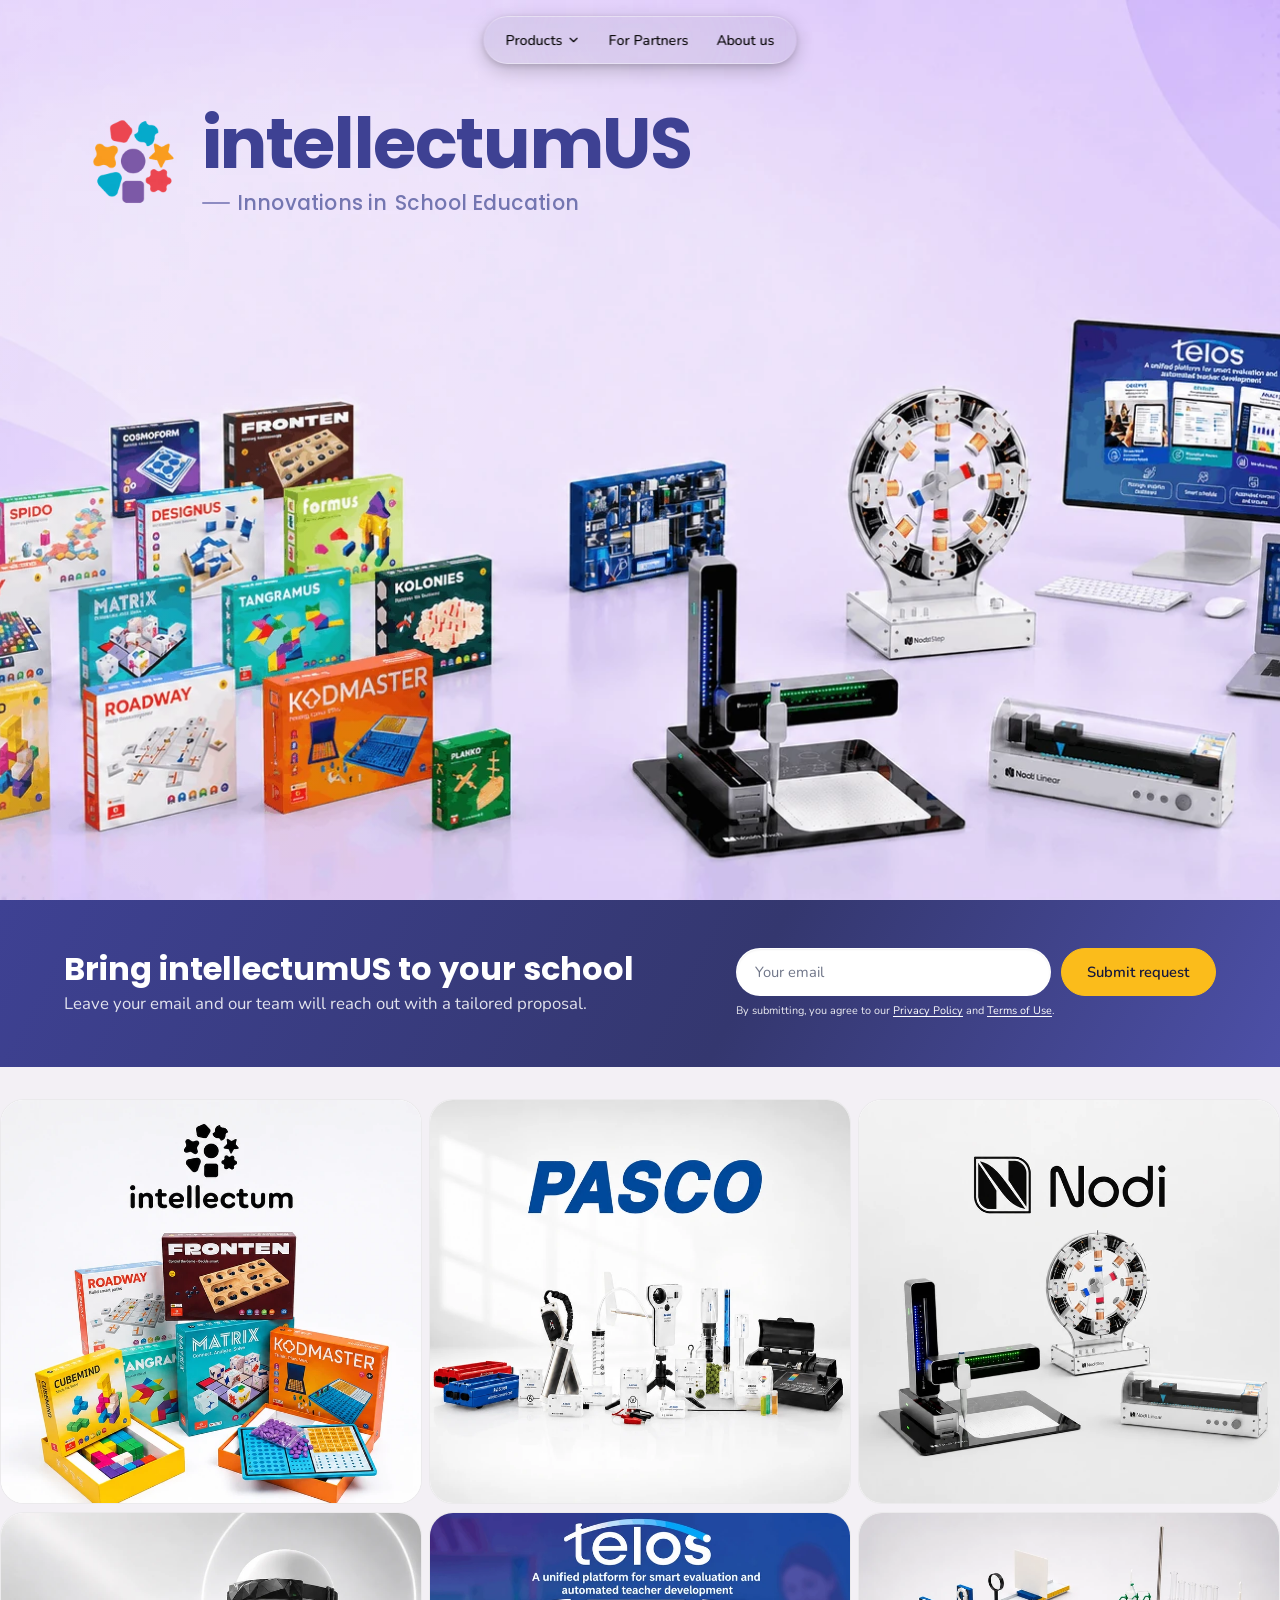
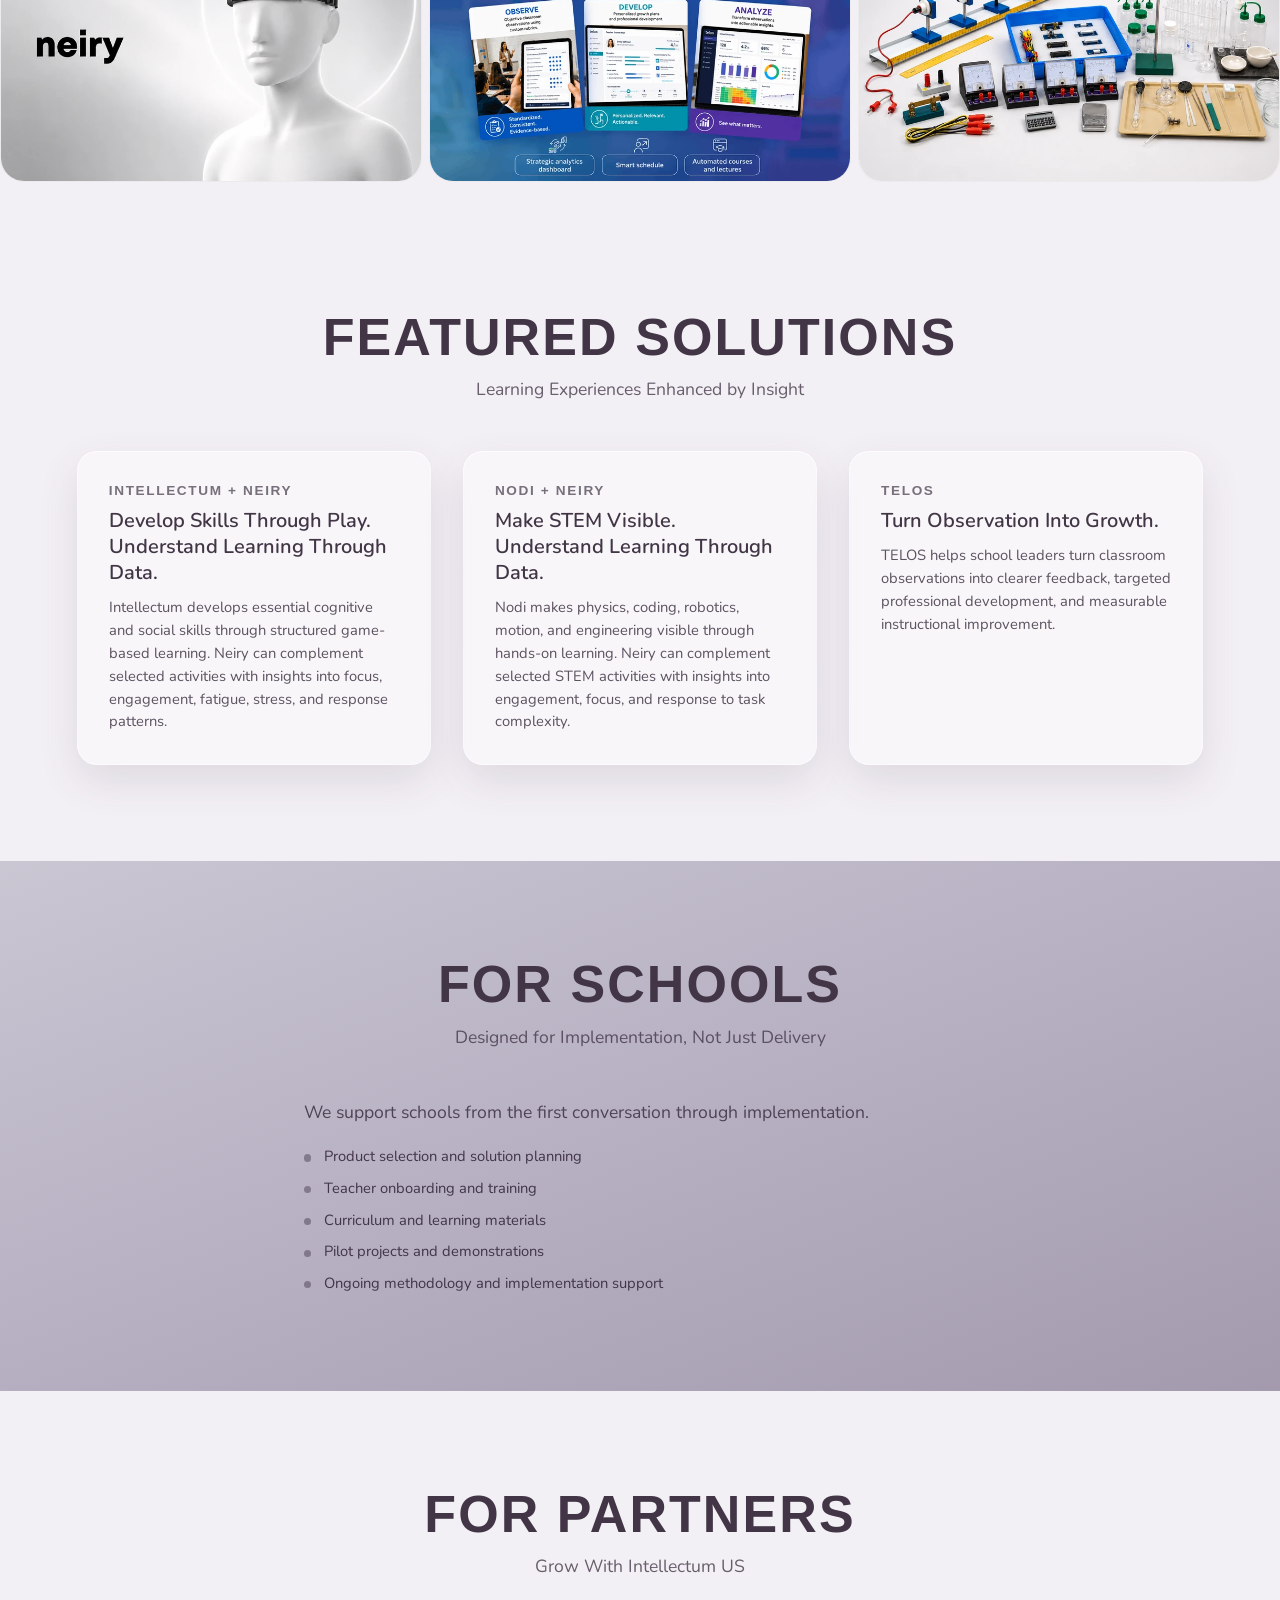
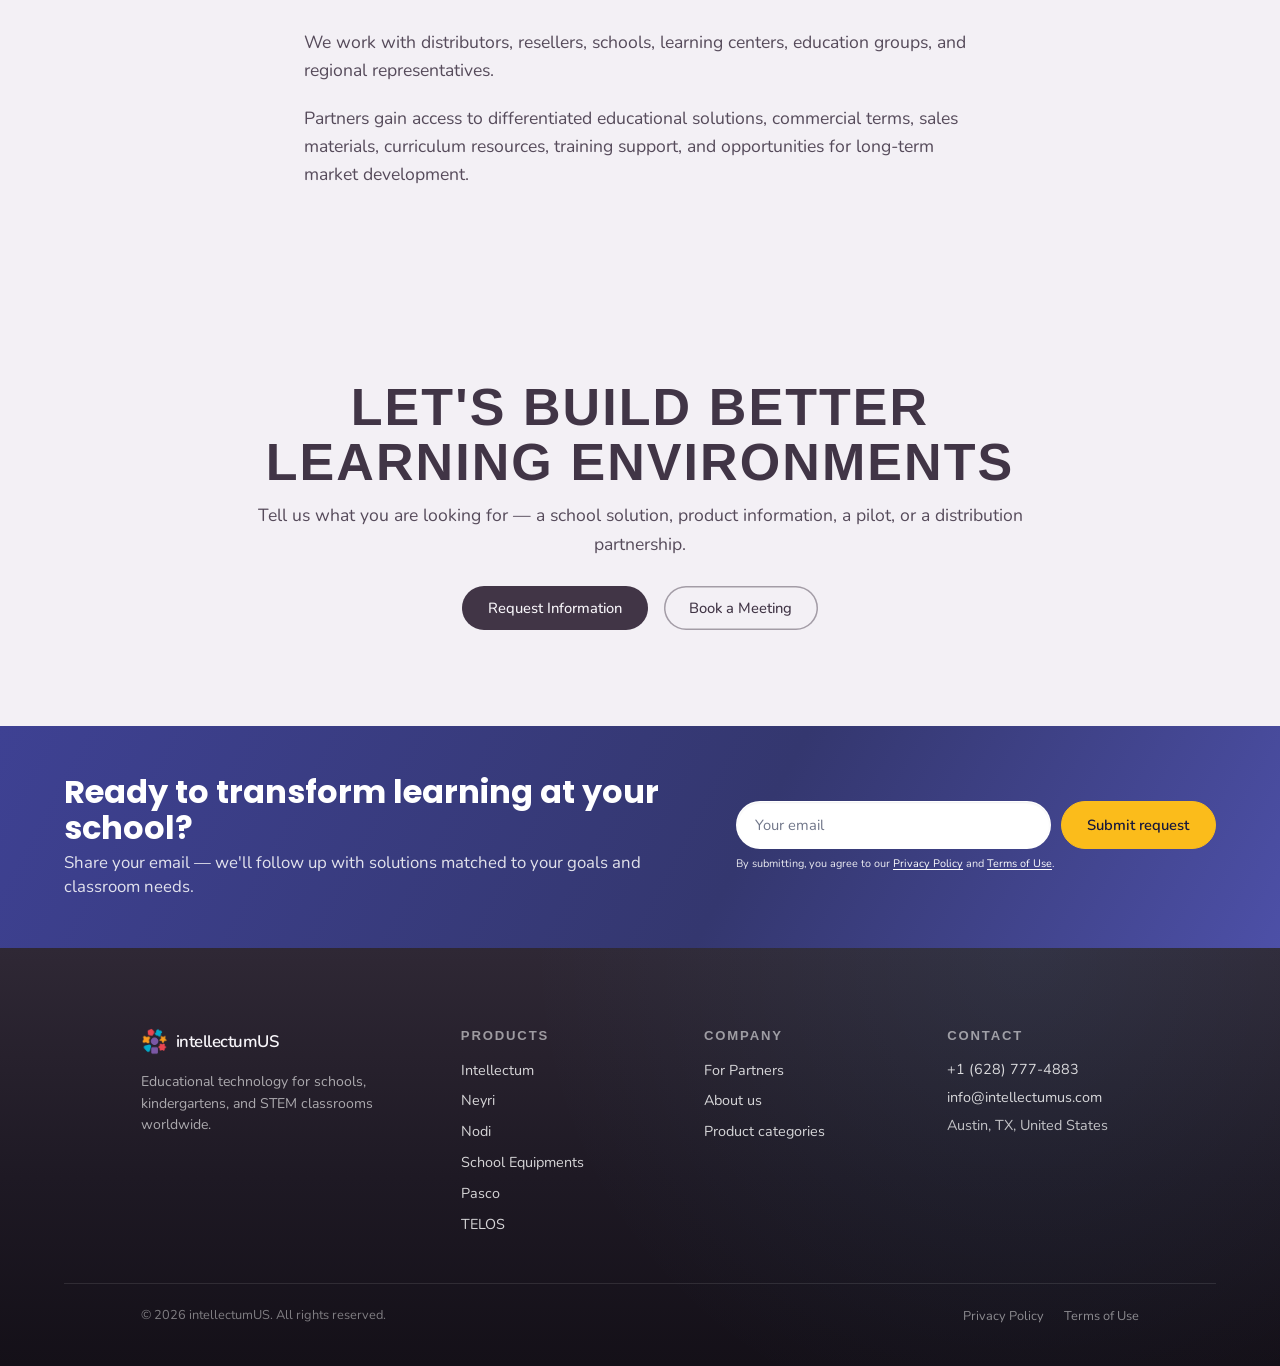
==== commit 01d0b64c: "Update HTML files for improved SEO and metadata - Enhanced meta tags across multiple HTML files, inc" ====
--- a/index.html
+++ b/index.html
@@ -3,14 +3,21 @@
   <head>
     <meta charset="UTF-8" />
     <meta name="viewport" content="width=device-width, initial-scale=1.0" />
-    <title>intellectumUS</title>
+    <meta name="robots" content="index, follow, max-image-preview:large, max-snippet:-1" />
+    <meta name="theme-color" content="#3e4193" />
+    <meta name="author" content="intellectumUS LLC" />
+    <title>intellectumUS — Educational Technology for Schools, Kindergartens &amp; STEM Classrooms</title>
     <meta
       name="description"
-      content="intellectumUS — educational technology for schools, kindergartens, and STEM classrooms worldwide: Intellectum, Nodi, IoT Board, and lab equipment."
+      content="intellectumUS delivers educational technology for schools, kindergartens, and STEM classrooms: Intellectum, Neyri, Nodi, Pasco, TELOS, and complete lab equipment."
+    />
+    <meta
+      name="keywords"
+      content="intellectumUS, educational technology, EdTech, STEM classrooms, school equipment, Intellectum, Neyri, Nodi, Pasco, TELOS"
     />
     <link rel="canonical" href="https://www.intellectumus.com/" />
     <meta property="og:type" content="website" />
-    <meta property="og:title" content="intellectumUS" />
+    <meta property="og:title" content="intellectumUS — Educational Technology for Schools, Kindergartens &amp; STEM Classrooms" />
     <meta
       property="og:description"
       content="Educational technology for schools, kindergartens, and STEM classrooms worldwide."
@@ -18,18 +25,22 @@
     <meta property="og:url" content="https://www.intellectumus.com/" />
     <meta property="og:site_name" content="intellectumUS" />
     <meta property="og:locale" content="en_US" />
-    <meta property="og:image" content="https://intellectumus.com/assets/og/og-image.png" />
+    <meta property="og:image" content="https://www.intellectumus.com/assets/og/og-image.png" />
+    <meta property="og:image:type" content="image/png" />
     <meta property="og:image:width" content="1200" />
     <meta property="og:image:height" content="630" />
     <meta property="og:image:alt" content="intellectumUS — Innovations in School Education" />
     <meta name="twitter:card" content="summary_large_image" />
-    <meta name="twitter:title" content="intellectumUS" />
+    <meta name="twitter:title" content="intellectumUS — Educational Technology for Schools &amp; STEM Classrooms" />
     <meta
       name="twitter:description"
       content="Educational technology for schools, kindergartens, and STEM classrooms worldwide."
     />
-    <meta name="twitter:image" content="https://intellectumus.com/assets/og/og-image.png" />
+    <meta name="twitter:image" content="https://www.intellectumus.com/assets/og/og-image.png" />
+    <link rel="icon" type="image/svg+xml" href="assets/icon/favicon.svg" />
     <link rel="icon" href="assets/icon/intellectum-128.png" type="image/png" />
+    <link rel="apple-touch-icon" href="assets/icon/intellectum-256.png" />
+    <link rel="manifest" href="site.webmanifest" />
     <script>
       (function () {
         try {
@@ -66,6 +77,47 @@
       rel="stylesheet"
     />
     <link rel="stylesheet" href="styles.css" />
+    <script type="application/ld+json">
+      {
+        "@context": "https://schema.org",
+        "@graph": [
+          {
+            "@type": "Organization",
+            "@id": "https://www.intellectumus.com/#organization",
+            "name": "intellectumUS",
+            "legalName": "intellectumUS LLC",
+            "url": "https://www.intellectumus.com/",
+            "logo": "https://www.intellectumus.com/assets/icon/intellectum-256.png",
+            "image": "https://www.intellectumus.com/assets/og/og-image.png",
+            "description": "Educational technology for schools, kindergartens, and STEM classrooms: Intellectum, Neyri, Nodi, Pasco, TELOS, and lab equipment.",
+            "email": "info@intellectumus.com",
+            "telephone": "+1-628-777-4883",
+            "address": {
+              "@type": "PostalAddress",
+              "addressLocality": "Austin",
+              "addressRegion": "TX",
+              "addressCountry": "US"
+            },
+            "contactPoint": {
+              "@type": "ContactPoint",
+              "telephone": "+1-628-777-4883",
+              "email": "info@intellectumus.com",
+              "contactType": "sales",
+              "areaServed": "US",
+              "availableLanguage": "English"
+            }
+          },
+          {
+            "@type": "WebSite",
+            "@id": "https://www.intellectumus.com/#website",
+            "url": "https://www.intellectumus.com/",
+            "name": "intellectumUS",
+            "publisher": { "@id": "https://www.intellectumus.com/#organization" },
+            "inLanguage": "en-US"
+          }
+        ]
+      }
+    </script>
   </head>
   <body class="bloom-page">
     <div class="boot-screen" id="boot-screen" hidden aria-live="polite" aria-label="Loading">
--- a/styles.css
+++ b/styles.css
@@ -600,11 +600,11 @@
   margin: 0;
   font-size: 0.62rem;
   line-height: 1.35;
-  color: rgba(255, 255, 255, 0.52);
+  color: rgba(255, 255, 255, 0.9);
 }
 
 .email-cta__consent a {
-  color: rgba(255, 255, 255, 0.75);
+  color: #fff;
 }
 
 /* Honeypot field: hidden from users, used to catch bots. */
@@ -661,19 +661,26 @@
   .email-cta__inner {
     flex-direction: column;
     align-items: stretch;
+    justify-content: flex-start;
+    gap: 0.5rem;
+  }
+
+  .email-cta__copy {
+    flex: 0 0 auto;
   }
 
   .email-cta__form {
-    flex: 1 1 auto;
-    flex-basis: 100%;
+    flex: 0 0 auto;
     width: 100%;
     min-width: 0;
     max-width: none;
+    gap: 0.35rem;
   }
 
   .email-cta__row {
     flex-direction: column;
     align-items: stretch;
+    gap: 0.45rem;
   }
 
   .email-cta__field,
@@ -2012,7 +2019,11 @@
   border-radius: 999px;
   color: var(--panel-text-color);
   text-decoration: none;
-  transition: transform 0.4s ease, opacity 0.4s ease, left 0.4s ease;
+  transition:
+    transform 0.4s ease,
+    opacity 0.4s ease,
+    left 0.4s ease,
+    color 0.3s ease;
 }
 
 .site-brand .brand-mark {
@@ -2052,7 +2063,9 @@
   border-radius: 999px;
   color: var(--panel-text-color);
   font-size: 0.88rem;
-  transition: transform 0.4s ease;
+  transition:
+    transform 0.4s ease,
+    color 0.3s ease;
 }
 
 .site-brand.liquid-glass,
@@ -3651,15 +3664,19 @@
 
   .email-cta {
     flex: 0 0 auto;
+    margin-top: 0.35rem;
+    padding:
+      clamp(0.65rem, 2vw, 0.85rem)
+      var(--panel-edge-gap)
+      calc(0.6rem + env(safe-area-inset-bottom));
+  }
+
+  .hero-intro > .email-cta {
     margin-top: auto;
-    padding:
-      clamp(0.85rem, 2.5vw, 1.15rem)
-      var(--panel-edge-gap)
-      calc(0.75rem + env(safe-area-inset-bottom));
   }
 
   .email-cta__inner {
-    gap: 0.75rem;
+    gap: 0.5rem;
   }
 
   .email-cta__title {
@@ -4644,9 +4661,94 @@
   --hero-bg: url("assets/telos/hero.webp");
 }
 
+.inner-page__hero--telos + .email-cta--telos-hero .email-cta__copy {
+  display: block;
+}
+
+@media (min-width: 721px) {
+  .inner-page__hero--telos::before {
+    display: none;
+  }
+
+  .inner-page__hero--telos .inner-page__hero-inner {
+    position: relative;
+    z-index: 0;
+    padding: clamp(1.25rem, 2.5vw, 2rem) clamp(1.5rem, 3vw, 2.25rem);
+  }
+
+  .inner-page__hero--telos .inner-page__hero-inner::before {
+    content: "";
+    position: absolute;
+    inset: 0;
+    z-index: -1;
+    border-radius: 1rem;
+    background: linear-gradient(
+      135deg,
+      rgba(20, 16, 24, 0.9) 0%,
+      rgba(31, 25, 36, 0.78) 60%,
+      rgba(31, 25, 36, 0.55) 100%
+    );
+  }
+}
+
 @media (max-width: 720px) {
   .inner-page__hero--telos {
-    --hero-bg: url("assets/telos/hero-800.webp");
+    --hero-bg: url("assets/telos/hero-mobile.webp");
+    align-items: flex-end;
+    min-height: clamp(34rem, 92svh, 42rem);
+    padding: clamp(5.5rem, 14vh, 7rem) 0 0;
+    background-position: center top;
+  }
+
+  .inner-page__hero--telos::before {
+    display: none;
+  }
+
+  .inner-page__hero--telos .inner-page__hero-inner {
+    position: relative;
+    z-index: 0;
+    align-self: stretch;
+    max-width: none;
+    width: 100%;
+    margin-top: auto;
+    padding: clamp(1rem, 4vw, 1.35rem) clamp(1rem, 4vw, 1.5rem)
+      max(1.25rem, env(safe-area-inset-bottom));
+    box-sizing: border-box;
+  }
+
+  .inner-page__hero--telos .inner-page__hero-inner::before {
+    content: "";
+    position: absolute;
+    inset: 0;
+    z-index: -1;
+    border-radius: 0;
+    background: linear-gradient(
+      180deg,
+      rgba(20, 16, 24, 0.45) 0%,
+      rgba(20, 16, 24, 0.62) 100%
+    );
+  }
+
+  .inner-page__hero--telos .inner-page__eyebrow,
+  .inner-page__hero--telos .inner-page__lead,
+  .inner-page__hero--telos .inner-hero__actions {
+    display: none;
+  }
+
+  .inner-page__hero--telos .inner-page__title {
+    margin-bottom: 0;
+    font-size: clamp(1.65rem, 7.5vw, 2.15rem);
+    line-height: 1.05;
+  }
+
+  .inner-page__hero--telos + .email-cta--telos-hero {
+    padding-top: clamp(2rem, 6vw, 2.75rem);
+  }
+}
+
+@media (max-width: 420px) {
+  .inner-page__hero--telos {
+    --hero-bg: url("assets/telos/hero-mobile-400.webp");
   }
 }
 
@@ -4762,6 +4864,620 @@
   max-width: 24rem;
 }
 
+.media-frame--photo {
+  display: block;
+  max-width: 56rem;
+  margin-inline: auto;
+  border: none;
+  background: #fff;
+  overflow: visible;
+  box-shadow:
+    inset 0 1px 0 rgba(255, 255, 255, 0.65),
+    0 16px 40px rgba(65, 53, 70, 0.12);
+}
+
+.media-frame--photo::after {
+  content: none;
+}
+
+.media-frame--photo > picture {
+  display: block;
+  line-height: 0;
+}
+
+.media-frame--photo img {
+  display: block;
+  width: 100%;
+  height: auto;
+  max-width: 100%;
+  object-fit: unset;
+}
+
+.split-section__media .media-frame--split {
+  max-width: none;
+}
+
+/* ---------- TELOS: intro section ---------- */
+.telos-intro {
+  --telos-intro-accent: #4f7fd4;
+  background:
+    radial-gradient(ellipse 90% 55% at 50% -15%, color-mix(in srgb, var(--telos-intro-accent) 10%, transparent), transparent),
+    var(--bloom-mist);
+}
+
+.telos-intro__inner {
+  display: flex;
+  flex-direction: column;
+  gap: clamp(1.75rem, 4.5vw, 3rem);
+  padding-top: clamp(2.5rem, 6vw, 4.5rem);
+  padding-bottom: clamp(2.5rem, 6vw, 4.5rem);
+}
+
+.telos-intro__head {
+  max-width: 44rem;
+  margin: 0 auto;
+  text-align: center;
+}
+
+.telos-intro__eyebrow {
+  margin: 0 0 0.85rem;
+  font-family: "Rajdhani", "Segoe UI", ui-sans-serif, sans-serif;
+  font-size: 0.82rem;
+  font-weight: 700;
+  letter-spacing: 0.16em;
+  text-transform: uppercase;
+  color: var(--telos-intro-accent);
+}
+
+.telos-intro__title {
+  margin: 0 0 1rem;
+  font-family: "Rajdhani", "Segoe UI", ui-sans-serif, sans-serif;
+  font-size: clamp(1.85rem, 4.5vw, 2.85rem);
+  font-weight: 700;
+  line-height: 1.05;
+  letter-spacing: 0.02em;
+  text-transform: uppercase;
+  color: #1a2b4b;
+}
+
+.telos-intro__lead {
+  margin: 0;
+  font-size: clamp(1rem, 2.2vw, 1.15rem);
+  line-height: 1.65;
+  color: color-mix(in srgb, var(--bloom-ink) 72%, transparent);
+}
+
+.telos-intro__figure {
+  margin: 0;
+  width: 100%;
+}
+
+.telos-intro__visual {
+  position: relative;
+  max-width: 58rem;
+  margin-inline: auto;
+  border-radius: 1.35rem;
+  overflow: hidden;
+  background: #fff;
+  box-shadow:
+    0 2px 4px rgba(26, 43, 75, 0.04),
+    0 20px 48px rgba(26, 43, 75, 0.1);
+}
+
+.telos-intro__visual::after {
+  content: "";
+  position: absolute;
+  inset: 0;
+  border-radius: inherit;
+  box-shadow: inset 0 0 0 1px color-mix(in srgb, var(--telos-intro-accent) 14%, transparent);
+  pointer-events: none;
+}
+
+.telos-intro__visual picture {
+  display: block;
+  line-height: 0;
+}
+
+.telos-intro__visual img {
+  display: block;
+  width: 100%;
+  height: auto;
+}
+
+.telos-intro__footer {
+  max-width: 52rem;
+  margin: 0 auto;
+  text-align: center;
+}
+
+.telos-intro__tags-label {
+  margin: 0 0 clamp(0.85rem, 2.5vw, 1.15rem);
+  font-family: "Rajdhani", "Segoe UI", ui-sans-serif, sans-serif;
+  font-size: 0.75rem;
+  font-weight: 700;
+  letter-spacing: 0.14em;
+  text-transform: uppercase;
+  color: color-mix(in srgb, var(--bloom-ink) 55%, transparent);
+}
+
+.telos-intro__chips {
+  display: grid;
+  grid-template-columns: repeat(2, minmax(0, 1fr));
+  gap: 0.65rem;
+  margin: 0;
+  padding: 0;
+  list-style: none;
+}
+
+.telos-intro__chip {
+  display: flex;
+  align-items: center;
+  gap: 0.55rem;
+  padding: 0.7rem 0.95rem;
+  border-radius: 0.85rem;
+  background: color-mix(in srgb, #ffffff 88%, var(--bloom-mist));
+  border: 1px solid color-mix(in srgb, var(--telos-intro-accent) 16%, transparent);
+  box-shadow:
+    inset 0 1px 0 rgba(255, 255, 255, 0.85),
+    0 4px 14px rgba(26, 43, 75, 0.05);
+  font-family: "Rajdhani", "Segoe UI", ui-sans-serif, sans-serif;
+  font-size: clamp(0.82rem, 2.8vw, 0.92rem);
+  font-weight: 600;
+  letter-spacing: 0.03em;
+  color: #1a2b4b;
+  text-align: left;
+}
+
+.telos-intro__chip::before {
+  content: "";
+  flex-shrink: 0;
+  width: 0.45rem;
+  height: 0.45rem;
+  border-radius: 50%;
+  background: var(--telos-intro-accent);
+  box-shadow: 0 0 0 3px color-mix(in srgb, var(--telos-intro-accent) 18%, transparent);
+}
+
+@media (min-width: 640px) {
+  .telos-intro__chips {
+    grid-template-columns: repeat(3, minmax(0, 1fr));
+    gap: 0.75rem;
+  }
+
+  .telos-intro__chip {
+    padding: 0.75rem 1.05rem;
+    justify-content: center;
+    text-align: center;
+  }
+
+  .telos-intro__chip::before {
+    display: none;
+  }
+}
+
+@media (min-width: 960px) {
+  .telos-intro__chips {
+    gap: 0.85rem 1rem;
+  }
+
+  .telos-intro__chip {
+    font-size: 0.92rem;
+  }
+}
+
+/* ---------- TELOS: how it works section ---------- */
+.telos-how {
+  --telos-how-accent: #5c63c7;
+  background:
+    radial-gradient(ellipse 75% 45% at 15% 0%, color-mix(in srgb, var(--telos-how-accent) 14%, transparent), transparent),
+    radial-gradient(ellipse 60% 40% at 95% 100%, color-mix(in srgb, #4f7fd4 10%, transparent), transparent),
+    linear-gradient(160deg, #d4d0db 0%, #c3bdcd 55%, #b3acbc 100%);
+}
+
+.telos-how__inner {
+  display: flex;
+  flex-direction: column;
+  gap: clamp(1.75rem, 4.5vw, 3rem);
+  padding-top: clamp(2.5rem, 6vw, 4.5rem);
+  padding-bottom: clamp(2.5rem, 6vw, 4.5rem);
+}
+
+.telos-how__head {
+  max-width: 44rem;
+  margin: 0 auto;
+  text-align: center;
+}
+
+.telos-how__eyebrow {
+  margin: 0 0 0.85rem;
+  font-family: "Rajdhani", "Segoe UI", ui-sans-serif, sans-serif;
+  font-size: 0.82rem;
+  font-weight: 700;
+  letter-spacing: 0.16em;
+  text-transform: uppercase;
+  color: var(--telos-how-accent);
+}
+
+.telos-how__title {
+  margin: 0 0 0.85rem;
+  font-family: "Rajdhani", "Segoe UI", ui-sans-serif, sans-serif;
+  font-size: clamp(1.85rem, 4.5vw, 2.85rem);
+  font-weight: 700;
+  line-height: 1.05;
+  letter-spacing: 0.02em;
+  text-transform: uppercase;
+  color: #1a2b4b;
+}
+
+.telos-how__lead {
+  margin: 0;
+  font-size: clamp(0.98rem, 2.2vw, 1.12rem);
+  line-height: 1.65;
+  color: color-mix(in srgb, var(--bloom-ink) 72%, transparent);
+}
+
+.telos-how__grid {
+  display: grid;
+  grid-template-columns: minmax(0, 1.05fr) minmax(0, 0.95fr);
+  align-items: start;
+  gap: clamp(1.75rem, 4vw, 3rem);
+}
+
+.telos-how__steps {
+  list-style: none;
+  margin: 0;
+  padding: 0;
+  display: grid;
+  gap: clamp(0.75rem, 2vw, 1rem);
+}
+
+.telos-how__step {
+  display: grid;
+  grid-template-columns: auto 1fr;
+  gap: 0.9rem 1rem;
+  align-items: start;
+  padding: clamp(1rem, 2.5vw, 1.2rem) clamp(1rem, 2.8vw, 1.35rem);
+  border-radius: 1rem;
+  background: color-mix(in srgb, #ffffff 72%, transparent);
+  border: 1px solid color-mix(in srgb, #ffffff 55%, var(--bloom-ink));
+  box-shadow:
+    inset 0 1px 0 rgba(255, 255, 255, 0.75),
+    0 8px 24px rgba(26, 43, 75, 0.07);
+  backdrop-filter: blur(6px);
+}
+
+.telos-how__step-num {
+  display: inline-flex;
+  align-items: center;
+  justify-content: center;
+  width: 2.35rem;
+  height: 2.35rem;
+  border-radius: 50%;
+  background: linear-gradient(145deg, var(--telos-how-accent), color-mix(in srgb, var(--telos-how-accent) 75%, #4f7fd4));
+  color: #fff;
+  font-family: "Rajdhani", "Segoe UI", ui-sans-serif, sans-serif;
+  font-size: 1.05rem;
+  font-weight: 700;
+  box-shadow: 0 4px 12px color-mix(in srgb, var(--telos-how-accent) 35%, transparent);
+}
+
+.telos-how__step-title {
+  margin: 0.1rem 0 0.35rem;
+  font-family: "Rajdhani", "Segoe UI", ui-sans-serif, sans-serif;
+  font-size: clamp(1rem, 2.4vw, 1.12rem);
+  font-weight: 700;
+  letter-spacing: 0.02em;
+  color: #1a2b4b;
+}
+
+.telos-how__step-text {
+  margin: 0;
+  font-size: clamp(0.88rem, 2.2vw, 0.95rem);
+  line-height: 1.55;
+  color: color-mix(in srgb, var(--bloom-ink) 68%, transparent);
+}
+
+.telos-how__figure {
+  margin: 0;
+  min-width: 0;
+}
+
+.telos-how__visual {
+  position: relative;
+  border-radius: 1.35rem;
+  overflow: hidden;
+  background: #fff;
+  box-shadow:
+    0 2px 4px rgba(26, 43, 75, 0.04),
+    0 20px 48px rgba(26, 43, 75, 0.12);
+}
+
+.telos-how__visual::after {
+  content: "";
+  position: absolute;
+  inset: 0;
+  border-radius: inherit;
+  box-shadow: inset 0 0 0 1px color-mix(in srgb, var(--telos-how-accent) 16%, transparent);
+  pointer-events: none;
+}
+
+.telos-how__visual picture {
+  display: block;
+  line-height: 0;
+}
+
+.telos-how__visual img {
+  display: block;
+  width: 100%;
+  height: auto;
+}
+
+@media (min-width: 861px) {
+  .telos-how__figure {
+    position: sticky;
+    top: clamp(5rem, 12vh, 7rem);
+  }
+}
+
+@media (max-width: 860px) {
+  .telos-how__grid {
+    display: flex;
+    flex-direction: column;
+    gap: clamp(1.25rem, 3.5vw, 1.75rem);
+  }
+
+  .telos-how__steps {
+    order: 3;
+  }
+
+  .telos-how__figure {
+    order: 2;
+    width: 100%;
+    max-width: 28rem;
+    margin-inline: auto;
+  }
+}
+
+/* ---------- TELOS: spotlight blocks (Observe / Analyze / Develop) ---------- */
+.telos-spotlight {
+  --telos-spotlight-accent: #4f7fd4;
+}
+
+.telos-spotlight--observe {
+  --telos-spotlight-accent: #4ea3e0;
+}
+
+.telos-spotlight--analyze {
+  --telos-spotlight-accent: #5c63c7;
+}
+
+.telos-spotlight--develop {
+  --telos-spotlight-accent: #4f7fd4;
+}
+
+.telos-spotlight .inner-section__inner {
+  padding-top: clamp(2.5rem, 6vw, 4.5rem);
+  padding-bottom: clamp(2.5rem, 6vw, 4.5rem);
+}
+
+.telos-spotlight__grid {
+  display: grid;
+  grid-template-columns: minmax(0, 1.05fr) minmax(0, 0.95fr);
+  align-items: center;
+  gap: clamp(2rem, 5vw, 4rem);
+}
+
+.telos-spotlight__copy {
+  min-width: 0;
+}
+
+.telos-spotlight__intro {
+  min-width: 0;
+}
+
+.telos-spotlight__body {
+  min-width: 0;
+}
+
+.telos-spotlight__eyebrow {
+  margin: 0 0 0.85rem;
+  font-family: "Rajdhani", "Segoe UI", ui-sans-serif, sans-serif;
+  font-size: 0.82rem;
+  font-weight: 700;
+  letter-spacing: 0.16em;
+  text-transform: uppercase;
+  color: var(--telos-spotlight-accent);
+}
+
+.telos-spotlight__title {
+  margin: 0 0 1rem;
+  font-family: "Rajdhani", "Segoe UI", ui-sans-serif, sans-serif;
+  font-size: clamp(1.85rem, 4.2vw, 2.65rem);
+  font-weight: 700;
+  line-height: 1.06;
+  letter-spacing: 0.02em;
+  color: #1a2b4b;
+}
+
+.telos-spotlight__lead {
+  margin: 0 0 clamp(1.5rem, 3vw, 2rem);
+  max-width: 34rem;
+  font-size: clamp(0.98rem, 2vw, 1.1rem);
+  line-height: 1.6;
+  color: color-mix(in srgb, var(--bloom-ink) 72%, transparent);
+}
+
+.telos-spotlight__features {
+  list-style: none;
+  margin: 0;
+  padding: 0;
+  display: grid;
+  gap: clamp(1rem, 2.5vw, 1.35rem);
+}
+
+.telos-spotlight__feature {
+  display: grid;
+  grid-template-columns: auto 1fr;
+  gap: 0.9rem 1rem;
+  align-items: start;
+}
+
+.telos-spotlight__icon {
+  display: inline-flex;
+  align-items: center;
+  justify-content: center;
+  width: 2.75rem;
+  height: 2.75rem;
+  border-radius: 50%;
+  background: color-mix(in srgb, var(--telos-spotlight-accent) 14%, #ffffff);
+  color: var(--telos-spotlight-accent);
+  flex-shrink: 0;
+}
+
+.telos-spotlight__icon svg {
+  width: 1.25rem;
+  height: 1.25rem;
+}
+
+.telos-spotlight__feature-title {
+  margin: 0 0 0.2rem;
+  font-family: "Rajdhani", "Segoe UI", ui-sans-serif, sans-serif;
+  font-size: 1.05rem;
+  font-weight: 700;
+  letter-spacing: 0.02em;
+  color: #1a2b4b;
+}
+
+.telos-spotlight__feature-text {
+  margin: 0;
+  font-size: 0.92rem;
+  line-height: 1.5;
+  color: color-mix(in srgb, var(--bloom-ink) 68%, transparent);
+}
+
+.telos-spotlight__visual {
+  position: relative;
+  border-radius: 1.35rem;
+  overflow: hidden;
+  background: #fff;
+  box-shadow:
+    0 4px 6px rgba(26, 43, 75, 0.04),
+    0 24px 48px rgba(26, 43, 75, 0.1);
+}
+
+.telos-spotlight__visual picture {
+  display: block;
+  line-height: 0;
+}
+
+.telos-spotlight__visual img {
+  display: block;
+  width: 100%;
+  height: auto;
+}
+
+.telos-spotlight__visual--placeholder {
+  display: flex;
+  align-items: center;
+  justify-content: center;
+  aspect-ratio: 5 / 6;
+  min-height: clamp(16rem, 42vw, 22rem);
+  background:
+    repeating-linear-gradient(
+      135deg,
+      color-mix(in srgb, var(--telos-spotlight-accent) 6%, #ffffff) 0,
+      color-mix(in srgb, var(--telos-spotlight-accent) 6%, #ffffff) 12px,
+      #ffffff 12px,
+      #ffffff 24px
+    ),
+    linear-gradient(160deg, #f8f9fc 0%, #eef1f7 100%);
+  border: 2px dashed color-mix(in srgb, var(--telos-spotlight-accent) 28%, transparent);
+  box-shadow:
+    0 4px 6px rgba(26, 43, 75, 0.04),
+    0 16px 32px rgba(26, 43, 75, 0.08);
+}
+
+.telos-spotlight__visual-label {
+  font-family: "Rajdhani", "Segoe UI", ui-sans-serif, sans-serif;
+  font-size: 0.82rem;
+  font-weight: 600;
+  letter-spacing: 0.12em;
+  text-transform: uppercase;
+  color: color-mix(in srgb, var(--telos-spotlight-accent) 55%, var(--bloom-ink));
+  opacity: 0.7;
+}
+
+@media (min-width: 861px) {
+  .telos-spotlight--reverse .telos-spotlight__copy {
+    order: 2;
+  }
+
+  .telos-spotlight--reverse .telos-spotlight__visual {
+    order: 1;
+  }
+
+  .telos-spotlight__visual:not(.telos-spotlight__visual--placeholder) {
+    aspect-ratio: 5 / 6;
+    min-height: 22rem;
+  }
+
+  .telos-spotlight__visual:not(.telos-spotlight__visual--placeholder) img {
+    width: 100%;
+    height: 100%;
+    object-fit: cover;
+    object-position: 72% center;
+  }
+
+  .telos-spotlight--analyze .telos-spotlight__visual img,
+  .telos-spotlight--observe .telos-spotlight__visual img,
+  .telos-spotlight--develop .telos-spotlight__visual img {
+    object-position: center center;
+  }
+}
+
+@media (max-width: 860px) {
+  .telos-spotlight__grid {
+    display: flex;
+    flex-direction: column;
+    gap: clamp(1rem, 3vw, 1.5rem);
+  }
+
+  .telos-spotlight__copy {
+    display: contents;
+  }
+
+  .telos-spotlight__intro {
+    order: 1;
+  }
+
+  .telos-spotlight__visual {
+    order: 2;
+    width: 100%;
+    max-width: 28rem;
+    margin-inline: auto;
+  }
+
+  .telos-spotlight__body {
+    order: 3;
+  }
+
+  .telos-spotlight__title {
+    margin-bottom: 0.35rem;
+  }
+
+  .telos-spotlight__visual--placeholder {
+    aspect-ratio: 1 / 1;
+    min-height: 0;
+  }
+
+  .telos-spotlight__visual img {
+    width: 100%;
+    height: auto;
+    object-fit: unset;
+    object-position: unset;
+  }
+}
+
 /* ---------- Product pages: two-column split ---------- */
 .split-section {
   display: grid;
@@ -5172,6 +5888,14 @@
   text-underline-offset: 2px;
 }
 
+.email-cta .lead-form__consent {
+  color: rgba(255, 255, 255, 0.9);
+}
+
+.email-cta .lead-form__consent a {
+  color: #fff;
+}
+
 /* Compact band forms: consent sits below the form row */
 .lead-form__actions .lead-form__consent {
   margin-top: 0.55rem;
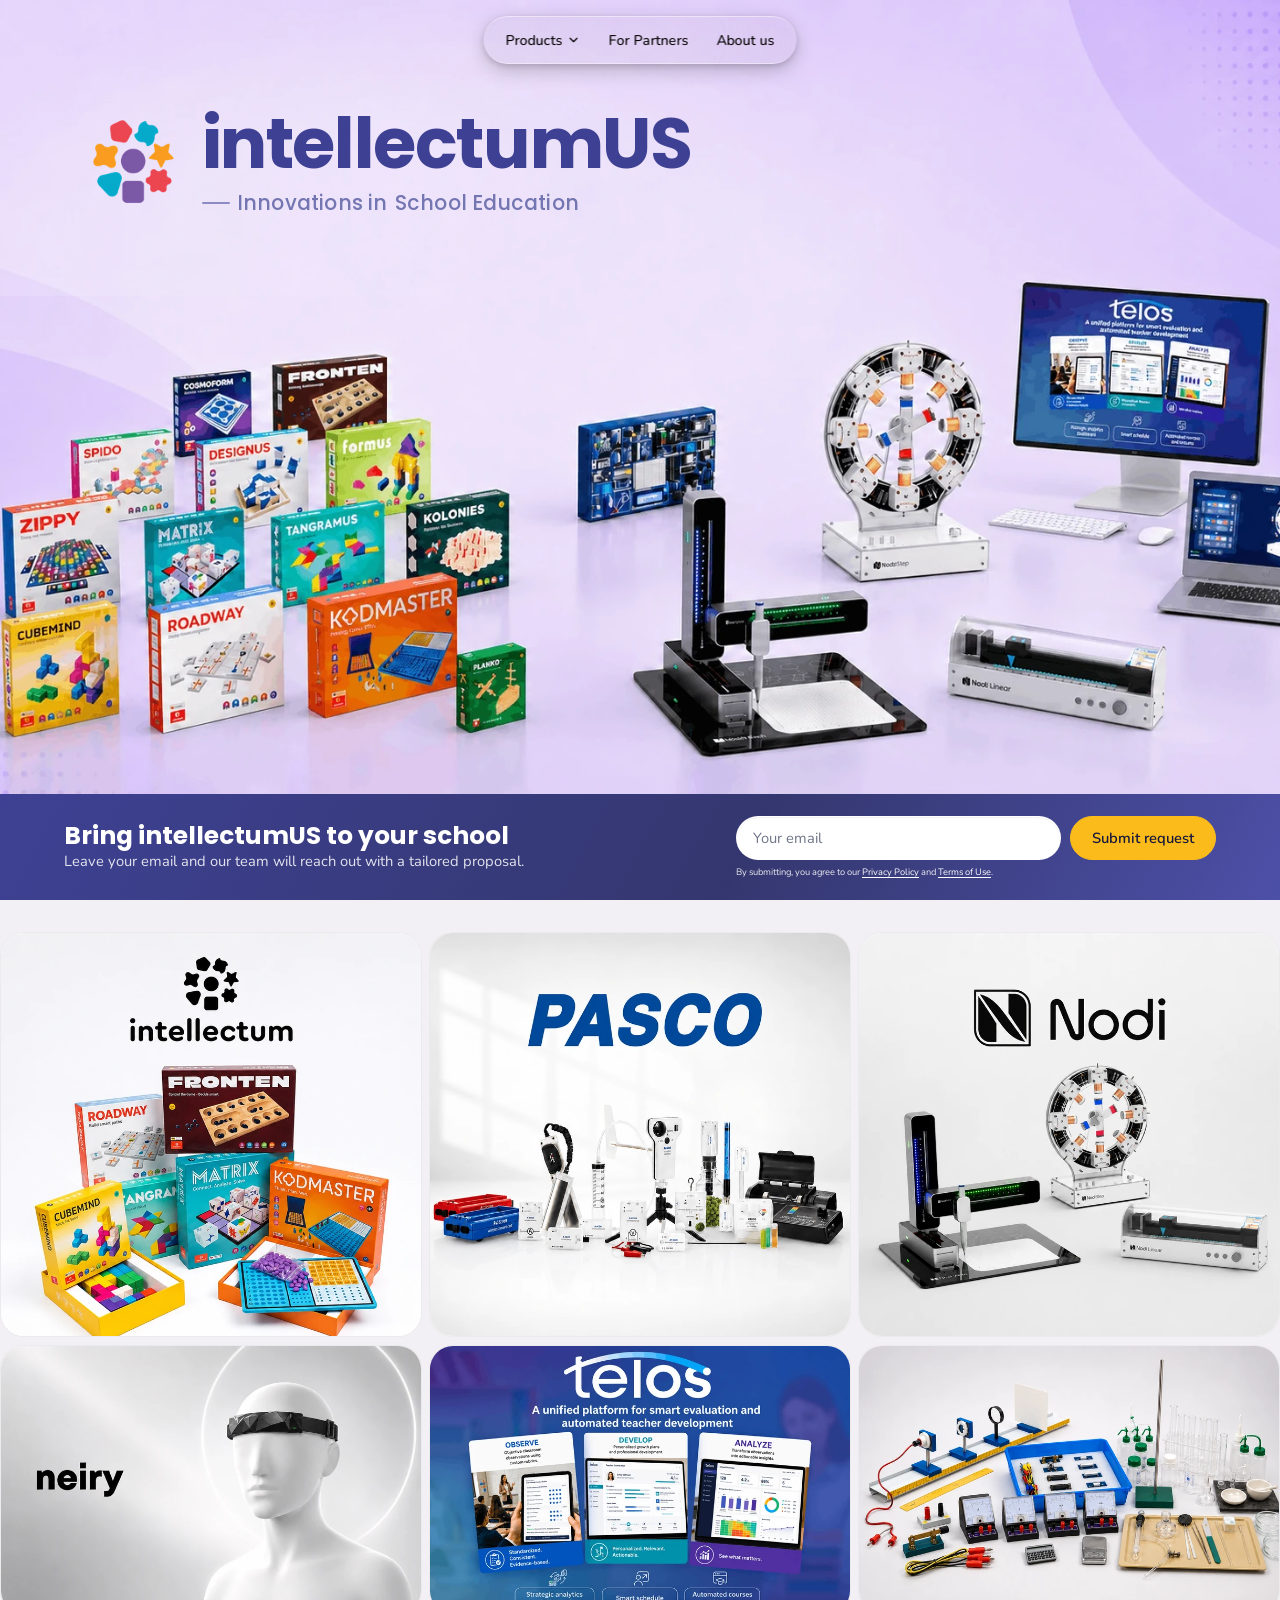
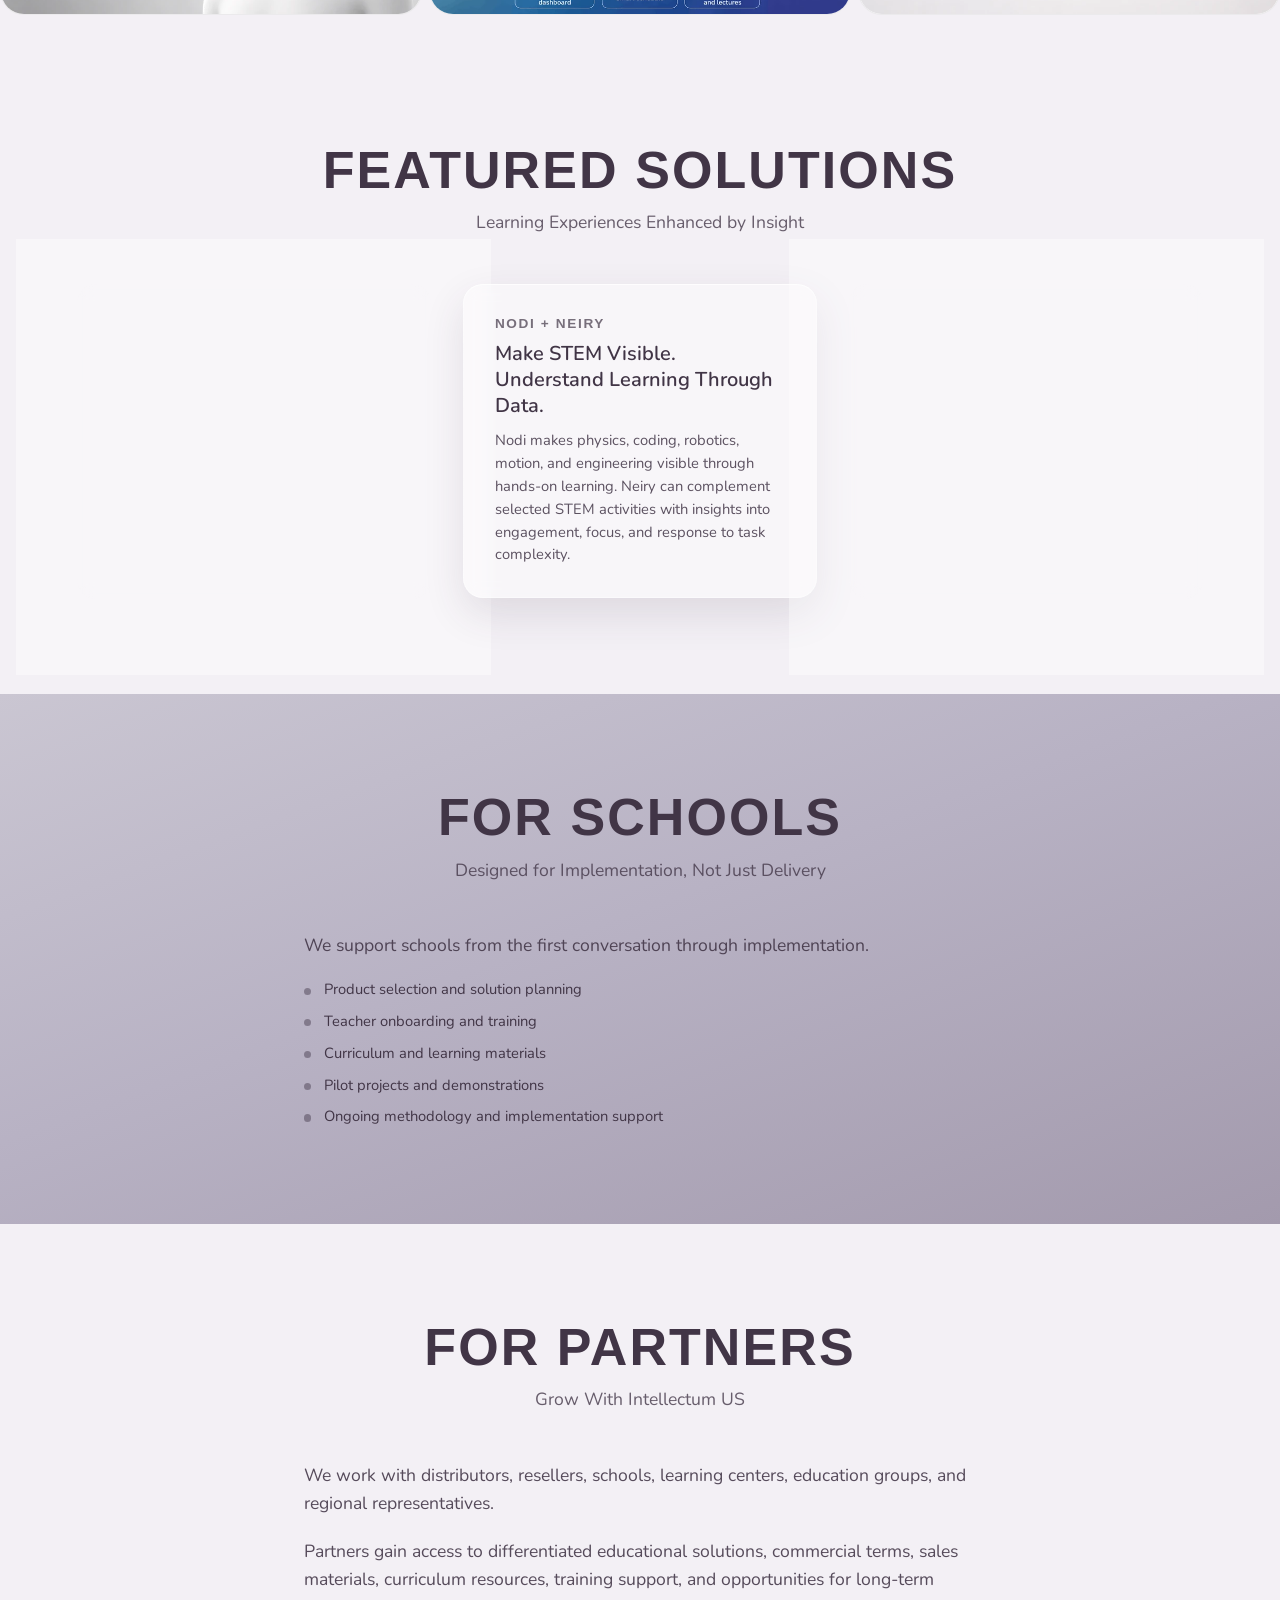
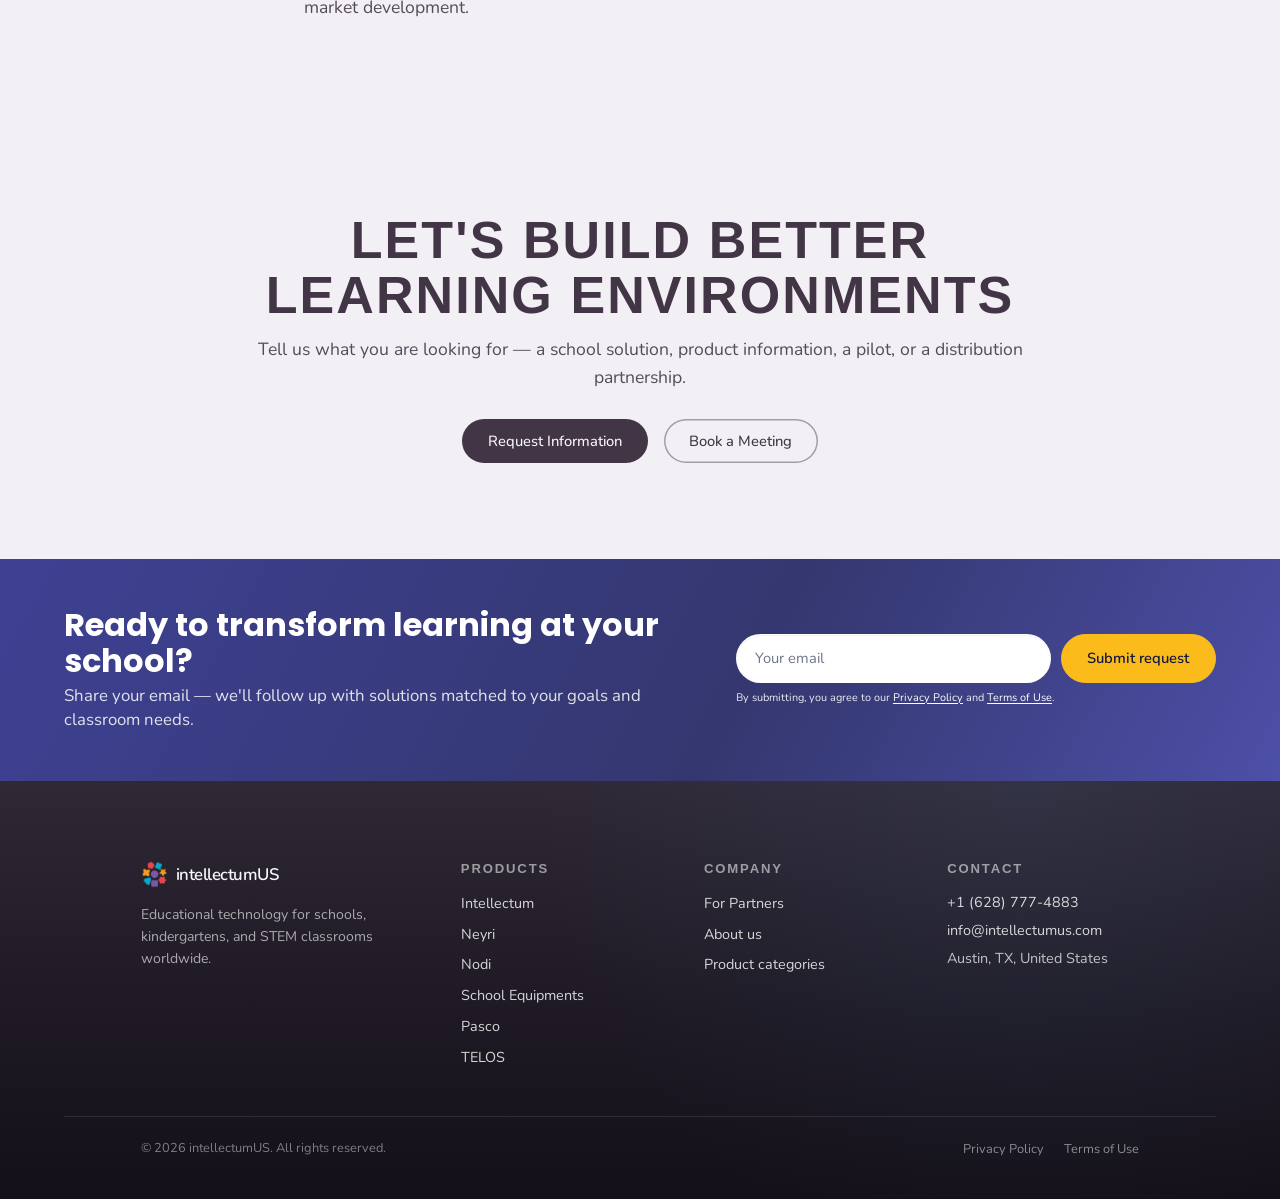
==== commit 480edc0d: "Add tracking functionality and update privacy policy for analytics - Integrated a new tracking scrip" ====
--- a/index.html
+++ b/index.html
@@ -31,7 +31,7 @@
     <meta property="og:image:height" content="630" />
     <meta property="og:image:alt" content="intellectumUS — Innovations in School Education" />
     <meta name="twitter:card" content="summary_large_image" />
-    <meta name="twitter:title" content="intellectumUS — Educational Technology for Schools &amp; STEM Classrooms" />
+    <meta name="twitter:title" content="intellectumUS — Educational Technology for Schools, Kindergartens &amp; STEM Classrooms" />
     <meta
       name="twitter:description"
       content="Educational technology for schools, kindergartens, and STEM classrooms worldwide."
@@ -988,6 +988,7 @@
 
     <script defer src="js/boot-loader.js"></script>
     <script defer src="js/config.js"></script>
+    <script defer src="js/track.js"></script>
     <script defer src="js/countries.js"></script>
     <script defer src="js/i18n.js"></script>
     <script defer src="js/app.js"></script>
--- a/styles.css
+++ b/styles.css
@@ -37,7 +37,7 @@
 
   margin: 0;
   min-height: 100vh;
-  scroll-behavior: smooth;
+  scroll-behavior: auto;
   font-family: var(--font-body);
   font-weight: 400;
   color: var(--text-100);
@@ -723,6 +723,71 @@
 
   .hero-brand__name {
     font-size: clamp(2rem, 4.6vw, 3.25rem);
+  }
+}
+
+/* Desktop: brand + form fill the viewport; hero art ends where the form begins. */
+@media (min-width: 721px) {
+  .hero-art {
+    height: calc(100dvh - var(--hero-form-band, 9.5rem));
+    max-height: calc(100dvh - var(--hero-form-band, 9.5rem));
+  }
+
+  .hero-stage__overlay {
+    top: 0;
+    left: 0;
+    right: 0;
+    bottom: auto;
+    height: calc(100dvh - var(--hero-form-band, 9.5rem));
+    max-height: calc(100dvh - var(--hero-form-band, 9.5rem));
+  }
+
+  .hero-intro {
+    display: flex;
+    flex-direction: column;
+    min-height: 100vh;
+    min-height: 100dvh;
+  }
+
+  .split {
+    min-height: 0;
+    flex: 0 0 auto;
+  }
+
+  .hero-intro > .email-cta {
+    flex: 0 0 auto;
+    margin-top: auto;
+    padding: clamp(1rem, 1.8vw, 1.35rem) var(--panel-edge-gap);
+  }
+
+  .hero-intro > .email-cta .email-cta__inner {
+    gap: clamp(0.7rem, 1.8vw, 1.15rem);
+  }
+
+  .hero-intro > .email-cta .email-cta__title {
+    font-size: clamp(1.15rem, 2vw, 1.55rem);
+    margin-bottom: 0.15rem;
+  }
+
+  .hero-intro > .email-cta .email-cta__lead {
+    font-size: clamp(0.86rem, 1.15vw, 0.95rem);
+    line-height: 1.35;
+  }
+
+  .hero-intro > .email-cta .email-cta__form {
+    gap: 0.35rem;
+  }
+
+  .hero-intro > .email-cta .lead-form__field input {
+    padding: 0.7rem 1rem;
+  }
+
+  .hero-intro > .email-cta .lead-form__submit {
+    padding: 0.7rem 1.3rem;
+  }
+
+  .hero-intro > .email-cta .email-cta__consent {
+    font-size: 0.58rem;
   }
 }
 
@@ -1842,6 +1907,26 @@
   --left-glass-shadow: 20;
   --left-glass-backdrop-filter: blur(18px) saturate(132%) contrast(109%);
   --panel-text-color: #413546;
+  --chrome-glass-dim-boost: 0;
+  --chrome-glass-shade: #1c1826;
+  --chrome-glass-fill: color-mix(
+    in srgb,
+    color-mix(
+      in srgb,
+      var(--panel-tint-color) calc((var(--panel-dim-strength) + var(--chrome-glass-dim-boost)) / 100 * 52%),
+      var(--chrome-glass-shade) calc(var(--chrome-glass-dim-boost) * 2.75%)
+    ),
+    transparent
+  );
+  --chrome-glass-fill-soft: color-mix(
+    in srgb,
+    color-mix(
+      in srgb,
+      var(--panel-tint-color) calc((var(--panel-dim-strength) + var(--chrome-glass-dim-boost)) / 100 * 22%),
+      var(--chrome-glass-shade) calc(var(--chrome-glass-dim-boost) * 1.85%)
+    ),
+    transparent
+  );
   --site-chrome-bar-min-height: 3rem;
   --site-chrome-pad-y: 0.4rem;
   position: fixed;
@@ -1906,10 +1991,9 @@
   border-radius: 999px;
   overflow: visible;
   flex-wrap: nowrap;
-  background: color-mix(
-    in srgb,
-    var(--panel-tint-color) calc(var(--panel-dim-strength) / 100 * 52%),
-    transparent
+  background: var(
+    --chrome-glass-fill,
+    color-mix(in srgb, var(--panel-tint-color) calc(var(--panel-dim-strength) / 100 * 52%), transparent)
   );
   backdrop-filter: var(--left-glass-backdrop-filter);
   -webkit-backdrop-filter: var(--left-glass-backdrop-filter);
@@ -1924,6 +2008,19 @@
     background 0.4s ease,
     padding 0.4s ease,
     gap 0.4s ease;
+}
+
+body.is-chrome-on-dark.is-nav-merged .site-chrome {
+  box-shadow:
+    0 calc(var(--left-glass-shadow) * 0.4px) calc(var(--left-glass-shadow) * 1.25px)
+      rgba(0, 0, 0, calc(0.14 + var(--left-glass-shadow) * 0.006)),
+    0 calc(var(--left-glass-shadow) * 0.12px) calc(var(--left-glass-shadow) * 0.45px)
+      rgba(0, 0, 0, calc(0.09 + var(--left-glass-shadow) * 0.004)),
+    inset 0 1px 1px rgba(255, 255, 255, 0.07);
+}
+
+body.is-chrome-on-dark.is-nav-merged .site-chrome::before {
+  opacity: 0.55;
 }
 
 .bloom-page.is-nav-merged .site-chrome::before {
@@ -1955,10 +2052,9 @@
   border-radius: inherit;
   pointer-events: none;
   z-index: 0;
-  background: color-mix(
-    in srgb,
-    var(--panel-tint-color) calc(var(--panel-dim-strength) / 100 * 22%),
-    transparent
+  background: var(
+    --chrome-glass-fill-soft,
+    color-mix(in srgb, var(--panel-tint-color) calc(var(--panel-dim-strength) / 100 * 22%), transparent)
   );
 }
 
@@ -2009,6 +2105,26 @@
   --left-glass-shadow: 20;
   --left-glass-backdrop-filter: blur(18px) saturate(132%) contrast(109%);
   --panel-text-color: #413546;
+  --chrome-glass-dim-boost: 0;
+  --chrome-glass-shade: #1c1826;
+  --chrome-glass-fill: color-mix(
+    in srgb,
+    color-mix(
+      in srgb,
+      var(--panel-tint-color) calc((var(--panel-dim-strength) + var(--chrome-glass-dim-boost)) / 100 * 52%),
+      var(--chrome-glass-shade) calc(var(--chrome-glass-dim-boost) * 2.75%)
+    ),
+    transparent
+  );
+  --chrome-glass-fill-soft: color-mix(
+    in srgb,
+    color-mix(
+      in srgb,
+      var(--panel-tint-color) calc((var(--panel-dim-strength) + var(--chrome-glass-dim-boost)) / 100 * 22%),
+      var(--chrome-glass-shade) calc(var(--chrome-glass-dim-boost) * 1.85%)
+    ),
+    transparent
+  );
   box-sizing: border-box;
   display: inline-flex;
   align-items: center;
@@ -2052,6 +2168,26 @@
   --left-glass-shadow: 20;
   --left-glass-backdrop-filter: blur(18px) saturate(132%) contrast(109%);
   --panel-text-color: #413546;
+  --chrome-glass-dim-boost: 0;
+  --chrome-glass-shade: #1c1826;
+  --chrome-glass-fill: color-mix(
+    in srgb,
+    color-mix(
+      in srgb,
+      var(--panel-tint-color) calc((var(--panel-dim-strength) + var(--chrome-glass-dim-boost)) / 100 * 52%),
+      var(--chrome-glass-shade) calc(var(--chrome-glass-dim-boost) * 2.75%)
+    ),
+    transparent
+  );
+  --chrome-glass-fill-soft: color-mix(
+    in srgb,
+    color-mix(
+      in srgb,
+      var(--panel-tint-color) calc((var(--panel-dim-strength) + var(--chrome-glass-dim-boost)) / 100 * 22%),
+      var(--chrome-glass-shade) calc(var(--chrome-glass-dim-boost) * 1.85%)
+    ),
+    transparent
+  );
   box-sizing: border-box;
   position: relative;
   display: flex;
@@ -2068,6 +2204,15 @@
     color 0.3s ease;
 }
 
+body.is-chrome-on-dark .site-chrome {
+  --chrome-glass-dim-boost: 5;
+}
+
+body.is-chrome-on-dark:not(.is-nav-merged) .site-brand,
+body.is-chrome-on-dark:not(.is-nav-merged) .site-nav {
+  --chrome-glass-dim-boost: 5;
+}
+
 .site-brand.liquid-glass,
 .site-nav.liquid-glass,
 .site-actions.liquid-glass,
@@ -2075,10 +2220,9 @@
 .lead-form__toast.liquid-glass {
   backdrop-filter: var(--left-glass-backdrop-filter);
   -webkit-backdrop-filter: var(--left-glass-backdrop-filter);
-  background: color-mix(
-    in srgb,
-    var(--panel-tint-color) calc(var(--panel-dim-strength) / 100 * 52%),
-    transparent
+  background: var(
+    --chrome-glass-fill,
+    color-mix(in srgb, var(--panel-tint-color) calc(var(--panel-dim-strength) / 100 * 52%), transparent)
   );
   background-blend-mode: normal;
   box-shadow:
@@ -2087,6 +2231,30 @@
     0 calc(var(--left-glass-shadow) * 0.12px) calc(var(--left-glass-shadow) * 0.45px)
       rgba(0, 0, 0, calc(0.08 + var(--left-glass-shadow) * 0.004)),
     inset 0 1px 1px rgba(255, 255, 255, 0.1);
+  transition: background 0.35s ease, box-shadow 0.35s ease;
+}
+
+body.is-chrome-on-dark:not(.is-nav-merged) .site-brand.liquid-glass,
+body.is-chrome-on-dark:not(.is-nav-merged) .site-nav.liquid-glass {
+  box-shadow:
+    0 calc(var(--left-glass-shadow) * 0.4px) calc(var(--left-glass-shadow) * 1.25px)
+      rgba(0, 0, 0, calc(0.16 + var(--left-glass-shadow) * 0.007)),
+    0 calc(var(--left-glass-shadow) * 0.12px) calc(var(--left-glass-shadow) * 0.45px)
+      rgba(0, 0, 0, calc(0.1 + var(--left-glass-shadow) * 0.004)),
+    inset 0 1px 1px rgba(255, 255, 255, 0.05);
+}
+
+body.is-chrome-on-dark:not(.is-nav-merged) .site-brand.liquid-glass::before,
+body.is-chrome-on-dark:not(.is-nav-merged) .site-nav.liquid-glass::before {
+  opacity: 0.42;
+}
+
+.bloom-page.is-nav-merged .site-brand.liquid-glass,
+.bloom-page.is-nav-merged .site-nav.liquid-glass {
+  background: transparent;
+  backdrop-filter: none;
+  -webkit-backdrop-filter: none;
+  box-shadow: none;
 }
 
 .site-brand.liquid-glass::after,
@@ -2100,10 +2268,9 @@
   border-radius: inherit;
   pointer-events: none;
   z-index: 0;
-  background: color-mix(
-    in srgb,
-    var(--panel-tint-color) calc(var(--panel-dim-strength) / 100 * 22%),
-    transparent
+  background: var(
+    --chrome-glass-fill-soft,
+    color-mix(in srgb, var(--panel-tint-color) calc(var(--panel-dim-strength) / 100 * 22%), transparent)
   );
 }
 
@@ -2527,10 +2694,9 @@
   border-radius: 999px;
   overflow: visible;
   flex-wrap: nowrap;
-  background: color-mix(
-    in srgb,
-    var(--panel-tint-color) calc(var(--panel-dim-strength) / 100 * 52%),
-    transparent
+  background: var(
+    --chrome-glass-fill,
+    color-mix(in srgb, var(--panel-tint-color) calc(var(--panel-dim-strength) / 100 * 52%), transparent)
   );
   backdrop-filter: var(--left-glass-backdrop-filter);
   -webkit-backdrop-filter: var(--left-glass-backdrop-filter);
@@ -3504,8 +3670,7 @@
     overflow: visible;
   }
 
-  .site-nav,
-  .bloom-page.is-nav-merged .site-nav {
+  .bloom-page:not(.is-nav-merged) .site-nav {
     position: static;
     grid-column: 2;
     justify-self: center;
@@ -3518,10 +3683,9 @@
     min-height: var(--mobile-tap-size);
     padding: 0.3rem 0.35rem;
     border-radius: 999px;
-    background: color-mix(
-      in srgb,
-      var(--panel-tint-color) calc(var(--panel-dim-strength) / 100 * 52%),
-      transparent
+    background: var(
+      --chrome-glass-fill,
+      color-mix(in srgb, var(--panel-tint-color) calc(var(--panel-dim-strength) / 100 * 52%), transparent)
     );
     backdrop-filter: var(--left-glass-backdrop-filter);
     -webkit-backdrop-filter: var(--left-glass-backdrop-filter);
@@ -4092,6 +4256,16 @@
   .bento-showcase__cell {
     animation: none;
   }
+}
+
+/* Disable nav merge animations while the user is actively scrolling. */
+body.is-scrolling .bloom-page:has(.hero-brand__mark) .site-chrome,
+body.is-scrolling .bloom-page:has(.hero-brand__mark) .site-chrome__cluster,
+body.is-scrolling .bloom-page:has(.hero-brand__mark) .site-chrome__cluster::before,
+body.is-scrolling .bloom-page:has(.hero-brand__mark) .site-chrome__cluster::after,
+body.is-scrolling .bloom-page:has(.hero-brand__mark) .site-chrome__cluster .site-brand,
+body.is-scrolling .bloom-page:has(.hero-brand__mark) .site-chrome__cluster .site-nav {
+  transition: none !important;
 }
 
 /* ---------- Stub pages (Partners / About) ---------- */
@@ -4658,7 +4832,7 @@
 }
 
 .inner-page__hero--telos {
-  --hero-bg: url("assets/telos/hero.webp");
+  --hero-bg: url("assets/telos/hero.png");
 }
 
 .inner-page__hero--telos + .email-cta--telos-hero .email-cta__copy {
@@ -4666,6 +4840,13 @@
 }
 
 @media (min-width: 721px) {
+  .inner-page__hero--telos.inner-page__hero--media {
+    /* 16:9 image at full width — avoid vertical crop on 27–32" screens */
+    min-height: clamp(28rem, 56.25vw, 100svh);
+    background-size: cover;
+    background-position: center center;
+  }
+
   .inner-page__hero--telos::before {
     display: none;
   }
@@ -5238,6 +5419,245 @@
   }
 }
 
+/* ---------- TELOS: audience section ---------- */
+.telos-who {
+  --telos-who-accent: #4ea3e0;
+  background:
+    radial-gradient(ellipse 70% 50% at 85% 10%, color-mix(in srgb, var(--telos-who-accent) 12%, transparent), transparent),
+    radial-gradient(ellipse 55% 40% at 10% 90%, color-mix(in srgb, #5c63c7 8%, transparent), transparent),
+    linear-gradient(160deg, #d4d0db 0%, #c3bdcd 55%, #b3acbc 100%);
+}
+
+.telos-who__inner {
+  display: flex;
+  flex-direction: column;
+  gap: clamp(1.75rem, 4.5vw, 2.75rem);
+  padding-top: clamp(2.5rem, 6vw, 4.5rem);
+  padding-bottom: clamp(2.5rem, 6vw, 4.5rem);
+}
+
+.telos-who__head {
+  max-width: 44rem;
+  margin: 0 auto;
+  text-align: center;
+}
+
+.telos-who__eyebrow {
+  margin: 0 0 0.85rem;
+  font-family: "Rajdhani", "Segoe UI", ui-sans-serif, sans-serif;
+  font-size: 0.82rem;
+  font-weight: 700;
+  letter-spacing: 0.16em;
+  text-transform: uppercase;
+  color: var(--telos-who-accent);
+}
+
+.telos-who__title {
+  margin: 0 0 0.85rem;
+  font-family: "Rajdhani", "Segoe UI", ui-sans-serif, sans-serif;
+  font-size: clamp(1.85rem, 4.5vw, 2.85rem);
+  font-weight: 700;
+  line-height: 1.05;
+  letter-spacing: 0.02em;
+  text-transform: uppercase;
+  color: #1a2b4b;
+}
+
+.telos-who__lead {
+  margin: 0;
+  font-size: clamp(0.98rem, 2.2vw, 1.12rem);
+  line-height: 1.65;
+  color: color-mix(in srgb, var(--bloom-ink) 72%, transparent);
+}
+
+.telos-who__roles {
+  list-style: none;
+  margin: 0 auto;
+  padding: 0;
+  display: grid;
+  grid-template-columns: 1fr;
+  gap: clamp(0.65rem, 2vw, 0.85rem);
+  max-width: 54rem;
+}
+
+.telos-who__role {
+  display: grid;
+  grid-template-columns: auto 1fr;
+  gap: 0.85rem 1rem;
+  align-items: center;
+  padding: clamp(0.95rem, 2.5vw, 1.15rem) clamp(1rem, 2.8vw, 1.35rem);
+  border-radius: 1rem;
+  background: color-mix(in srgb, #ffffff 72%, transparent);
+  border: 1px solid color-mix(in srgb, #ffffff 55%, var(--bloom-ink));
+  box-shadow:
+    inset 0 1px 0 rgba(255, 255, 255, 0.75),
+    0 8px 24px rgba(26, 43, 75, 0.07);
+  backdrop-filter: blur(6px);
+}
+
+.telos-who__role-icon {
+  display: inline-flex;
+  align-items: center;
+  justify-content: center;
+  width: 2.5rem;
+  height: 2.5rem;
+  border-radius: 50%;
+  background: color-mix(in srgb, var(--telos-who-accent) 14%, #ffffff);
+  color: var(--telos-who-accent);
+  flex-shrink: 0;
+}
+
+.telos-who__role-icon svg {
+  width: 1.2rem;
+  height: 1.2rem;
+}
+
+.telos-who__role-label {
+  font-family: "Rajdhani", "Segoe UI", ui-sans-serif, sans-serif;
+  font-size: clamp(0.92rem, 2.4vw, 1.02rem);
+  font-weight: 600;
+  letter-spacing: 0.03em;
+  line-height: 1.35;
+  color: #1a2b4b;
+}
+
+@media (min-width: 560px) {
+  .telos-who__roles {
+    grid-template-columns: repeat(2, minmax(0, 1fr));
+  }
+}
+
+@media (min-width: 900px) {
+  .telos-who__roles {
+    grid-template-columns: repeat(6, minmax(0, 1fr));
+  }
+
+  .telos-who__role:nth-child(1),
+  .telos-who__role:nth-child(2),
+  .telos-who__role:nth-child(3) {
+    grid-column: span 2;
+  }
+
+  .telos-who__role:nth-child(4) {
+    grid-column: 2 / span 2;
+  }
+
+  .telos-who__role:nth-child(5) {
+    grid-column: 4 / span 2;
+  }
+}
+
+/* ---------- TELOS: key features section ---------- */
+.telos-features {
+  --telos-features-accent: #4f7fd4;
+  background:
+    radial-gradient(ellipse 80% 50% at 50% -10%, color-mix(in srgb, var(--telos-features-accent) 10%, transparent), transparent),
+    var(--bloom-mist);
+}
+
+.telos-features__inner {
+  display: flex;
+  flex-direction: column;
+  gap: clamp(1.75rem, 4.5vw, 2.75rem);
+  padding-top: clamp(2.5rem, 6vw, 4.5rem);
+  padding-bottom: clamp(2.5rem, 6vw, 4.5rem);
+}
+
+.telos-features__head {
+  max-width: 44rem;
+  margin: 0 auto;
+  text-align: center;
+}
+
+.telos-features__eyebrow {
+  margin: 0 0 0.85rem;
+  font-family: "Rajdhani", "Segoe UI", ui-sans-serif, sans-serif;
+  font-size: 0.82rem;
+  font-weight: 700;
+  letter-spacing: 0.16em;
+  text-transform: uppercase;
+  color: var(--telos-features-accent);
+}
+
+.telos-features__title {
+  margin: 0 0 0.85rem;
+  font-family: "Rajdhani", "Segoe UI", ui-sans-serif, sans-serif;
+  font-size: clamp(1.85rem, 4.5vw, 2.85rem);
+  font-weight: 700;
+  line-height: 1.05;
+  letter-spacing: 0.02em;
+  text-transform: uppercase;
+  color: #1a2b4b;
+}
+
+.telos-features__lead {
+  margin: 0;
+  font-size: clamp(0.98rem, 2.2vw, 1.12rem);
+  line-height: 1.65;
+  color: color-mix(in srgb, var(--bloom-ink) 72%, transparent);
+}
+
+.telos-features__grid {
+  list-style: none;
+  margin: 0 auto;
+  padding: 0;
+  display: grid;
+  grid-template-columns: 1fr;
+  gap: clamp(0.6rem, 2vw, 0.75rem);
+  max-width: 58rem;
+}
+
+.telos-features__item {
+  display: grid;
+  grid-template-columns: auto 1fr;
+  gap: 0.75rem 0.9rem;
+  align-items: start;
+  padding: clamp(0.85rem, 2.2vw, 1rem) clamp(0.95rem, 2.5vw, 1.15rem);
+  border-radius: 0.9rem;
+  background: color-mix(in srgb, #ffffff 88%, var(--bloom-mist));
+  border: 1px solid color-mix(in srgb, var(--telos-features-accent) 14%, transparent);
+  box-shadow:
+    inset 0 1px 0 rgba(255, 255, 255, 0.85),
+    0 4px 14px rgba(26, 43, 75, 0.05);
+}
+
+.telos-features__check {
+  display: inline-flex;
+  align-items: center;
+  justify-content: center;
+  width: 1.65rem;
+  height: 1.65rem;
+  margin-top: 0.1rem;
+  border-radius: 50%;
+  background: color-mix(in srgb, var(--telos-features-accent) 16%, #ffffff);
+  color: var(--telos-features-accent);
+  flex-shrink: 0;
+}
+
+.telos-features__check svg {
+  width: 0.85rem;
+  height: 0.85rem;
+}
+
+.telos-features__label {
+  font-size: clamp(0.88rem, 2.2vw, 0.96rem);
+  font-weight: 500;
+  line-height: 1.45;
+  color: color-mix(in srgb, var(--bloom-ink) 82%, transparent);
+}
+
+@media (min-width: 560px) {
+  .telos-features__grid {
+    grid-template-columns: repeat(2, minmax(0, 1fr));
+  }
+}
+
+@media (min-width: 960px) {
+  .telos-features__grid {
+    grid-template-columns: repeat(4, minmax(0, 1fr));
+  }
+}
+
 /* ---------- TELOS: spotlight blocks (Observe / Analyze / Develop) ---------- */
 .telos-spotlight {
   --telos-spotlight-accent: #4f7fd4;
